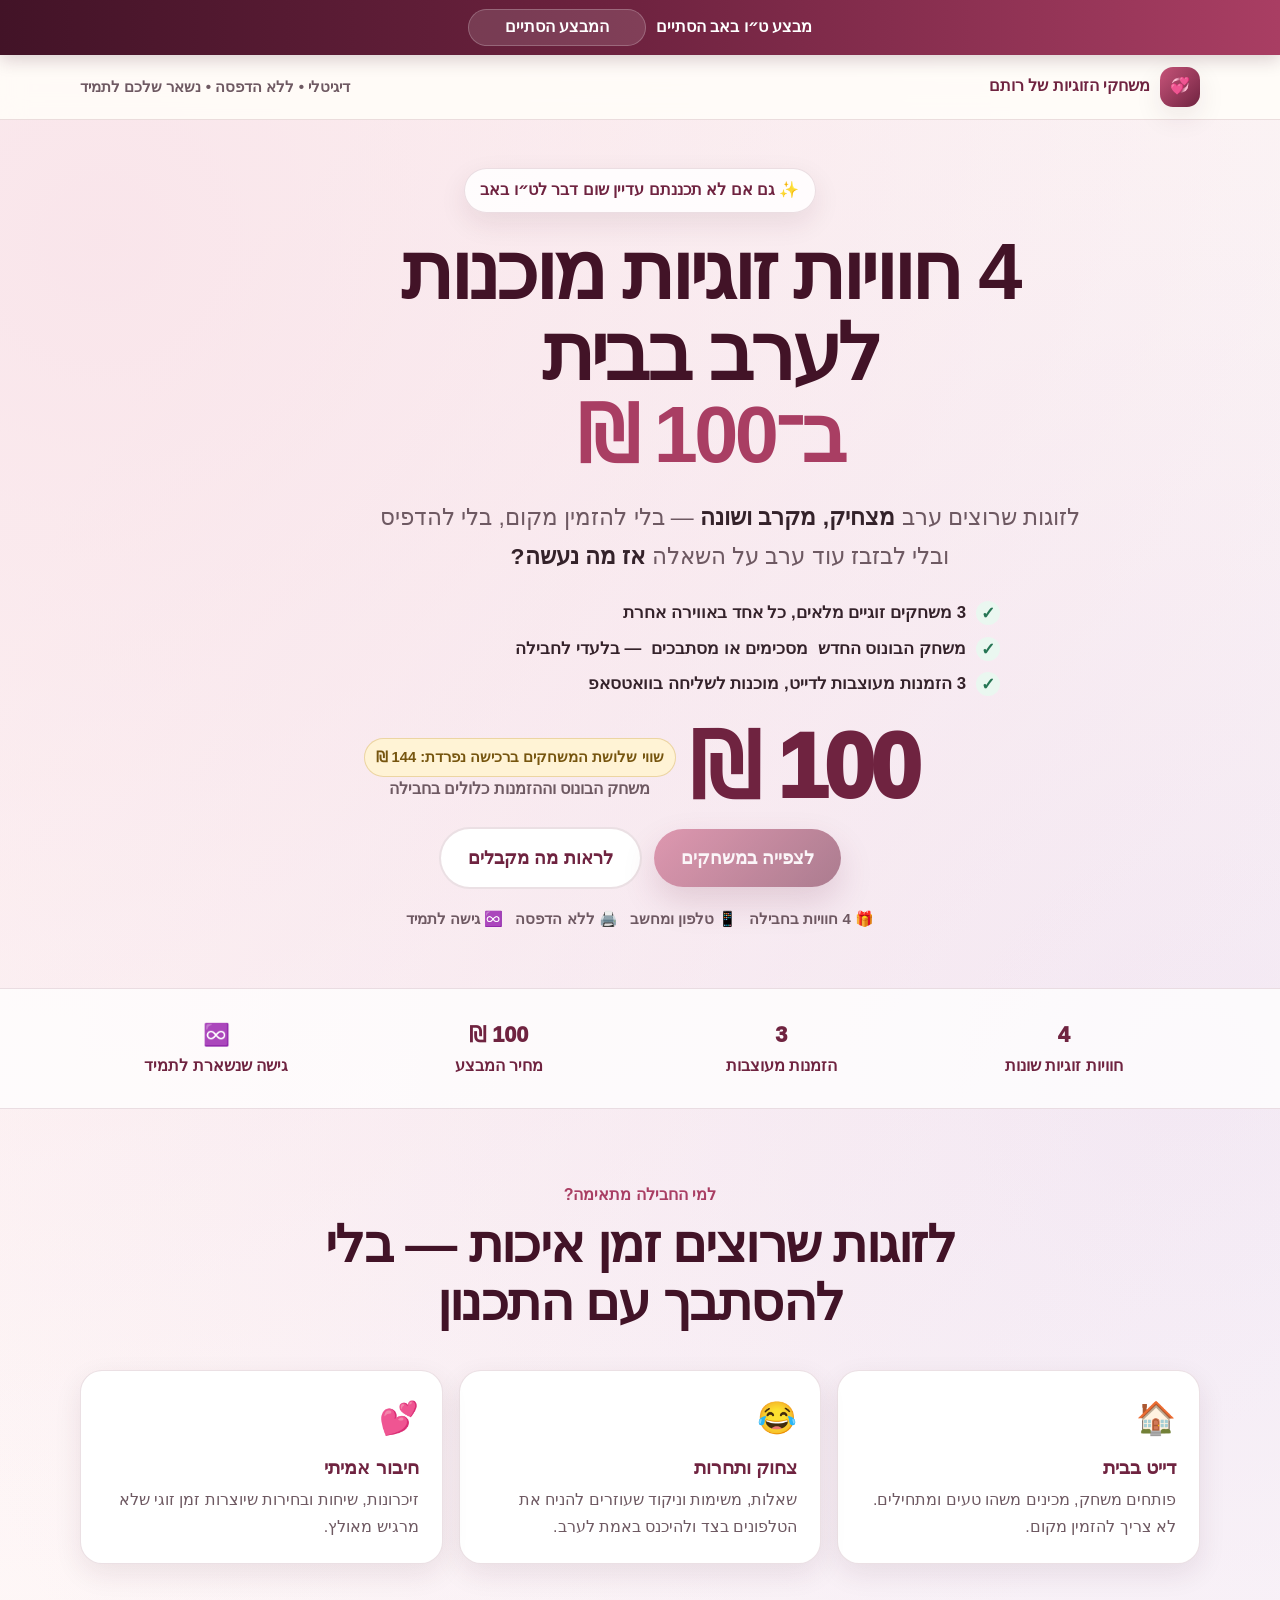
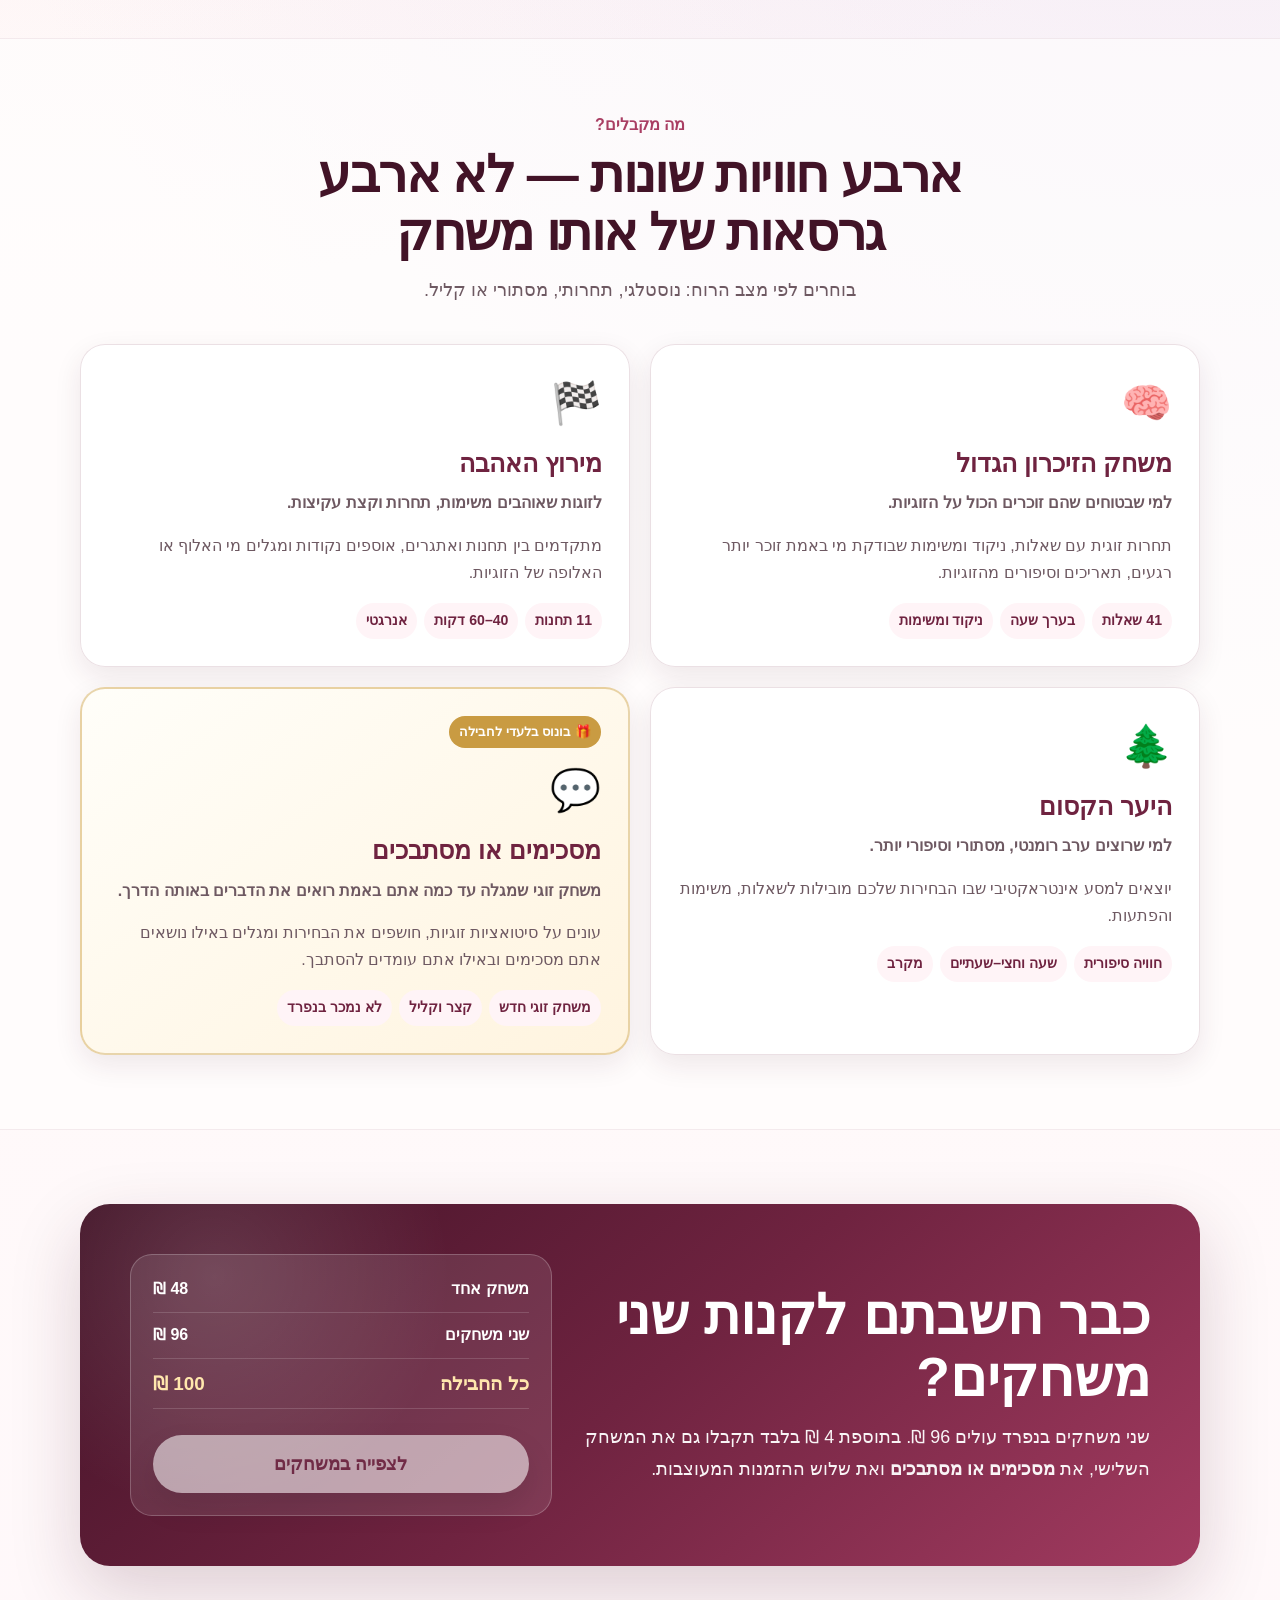
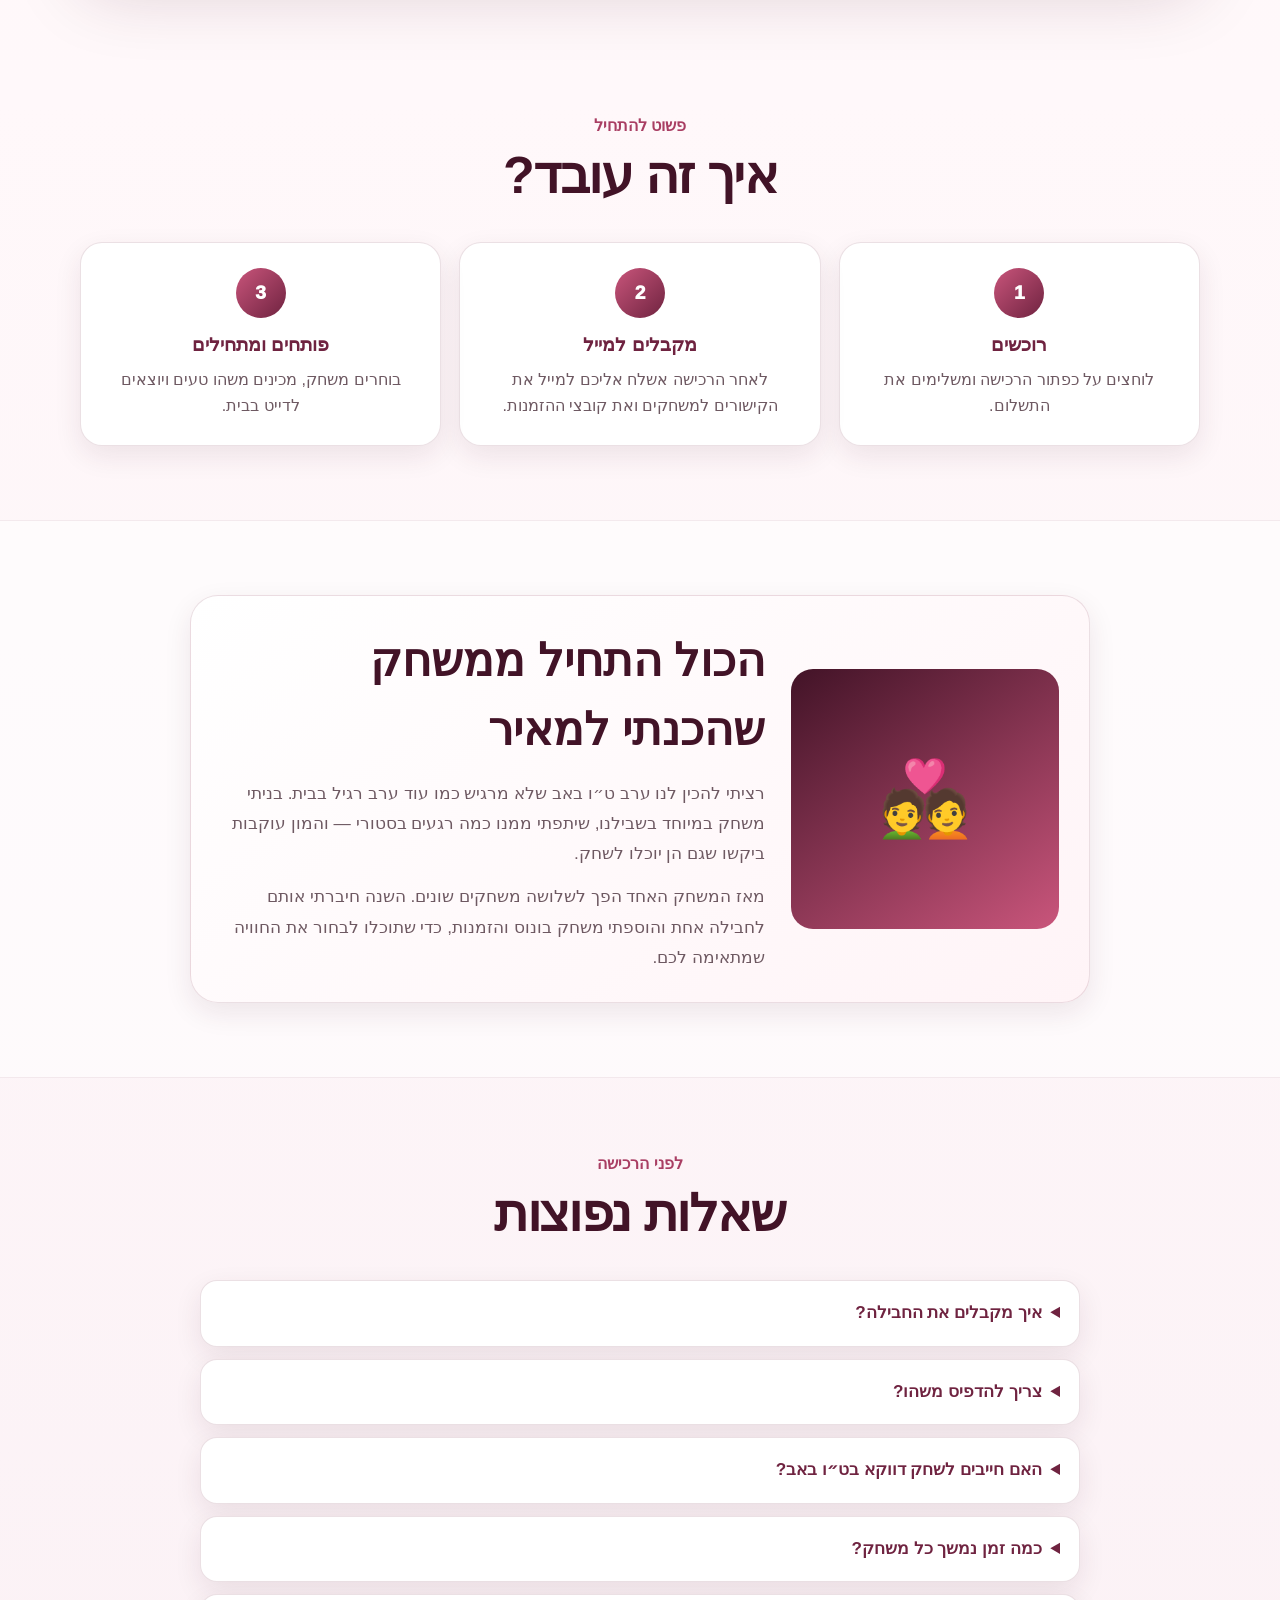
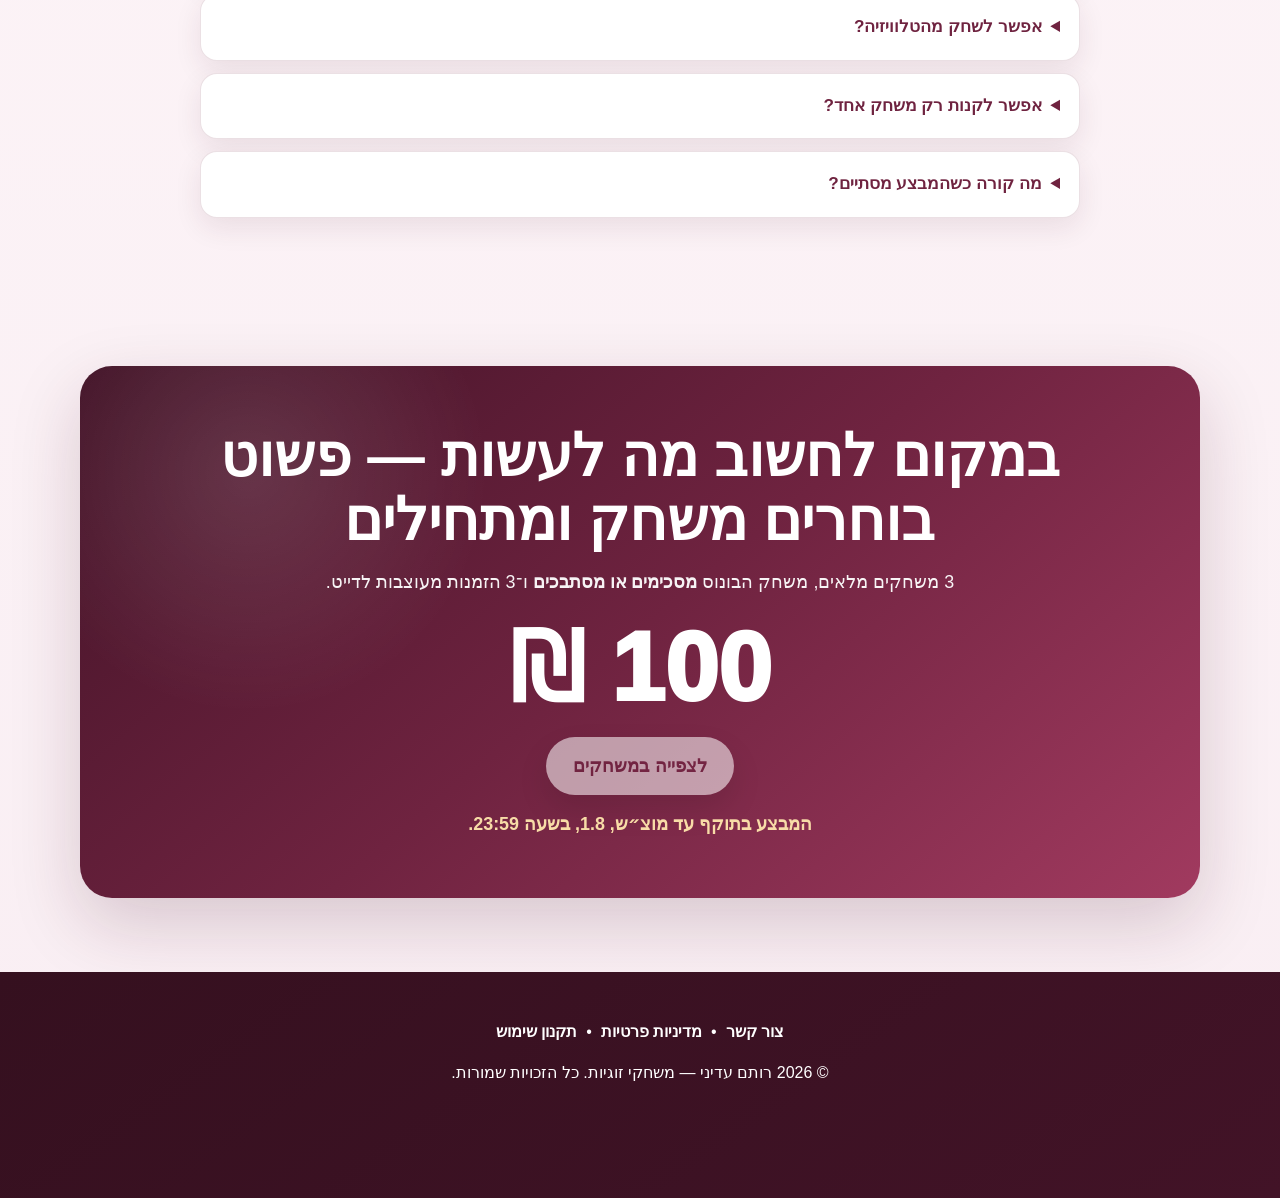
==== tu-bav.html @ c08f2136 "Create tu-bav.html" ====
<!DOCTYPE html>
<html lang="he" dir="rtl">
<head>
  <meta charset="UTF-8">
  <meta name="viewport" content="width=device-width, initial-scale=1, viewport-fit=cover">
  <meta name="description" content="חבילת ט״ו באב: 3 משחקים זוגיים מלאים, משחק הבונוס מסכימים או מסתבכים ו־3 הזמנות מעוצבות לדייט ב־100 ₪.">
  <meta name="theme-color" content="#6f2340">

  <meta property="og:type" content="website">
  <meta property="og:locale" content="he_IL">
  <meta property="og:title" content="חבילת ט״ו באב — 4 חוויות זוגיות ב־100 ₪">
  <meta property="og:description" content="3 משחקים זוגיים מלאים, משחק זוגי נוסף ו־3 הזמנות מעוצבות לדייט. הכול דיגיטלי ונשאר שלכם לתמיד.">
  <meta property="og:image" content="images/tu-bav-share.jpg">

  <title>חבילת ט״ו באב | 4 חוויות זוגיות ב־100 ₪</title>

  <style>
    :root {
      --wine: #6f2340;
      --wine-dark: #421327;
      --rose: #c9557b;
      --rose-dark: #a93e63;
      --rose-soft: #f7dce5;
      --pink-wash: #fff4f7;
      --cream: #fffdf9;
      --text: #34222a;
      --muted: #6e5962;
      --green: #267554;
      --gold: #c99b42;
      --line: rgba(111, 35, 64, 0.14);
      --white: #ffffff;
      --shadow-sm: 0 10px 28px rgba(66, 19, 39, 0.09);
      --shadow-lg: 0 26px 70px rgba(66, 19, 39, 0.18);
      --radius-lg: 30px;
      --radius-md: 20px;
      --radius-sm: 14px;
      --container: 1120px;
    }

    * { box-sizing: border-box; }
    html { scroll-behavior: smooth; }

    body {
      margin: 0;
      color: var(--text);
      background:
        radial-gradient(circle at 8% 4%, rgba(247, 220, 229, 0.72), transparent 28%),
        radial-gradient(circle at 93% 18%, rgba(229, 215, 241, 0.48), transparent 25%),
        linear-gradient(180deg, var(--cream) 0%, #fff8fa 55%, #f9eef3 100%);
      font-family: -apple-system, BlinkMacSystemFont, "Segoe UI", Arial, sans-serif;
      line-height: 1.55;
      -webkit-font-smoothing: antialiased;
    }

    img { max-width: 100%; display: block; }
    a { color: inherit; }
    button, a { font: inherit; }

    .container {
      width: min(var(--container), calc(100% - 32px));
      margin-inline: auto;
    }

    .announcement {
      position: sticky;
      top: 0;
      z-index: 1200;
      color: #fff;
      background: linear-gradient(90deg, var(--wine-dark), var(--wine), var(--rose-dark));
      box-shadow: 0 5px 18px rgba(58, 13, 31, 0.18);
      text-align: center;
      font-weight: 800;
      padding: 9px 12px;
    }

    .announcement-inner {
      display: flex;
      justify-content: center;
      align-items: center;
      gap: 10px;
      flex-wrap: wrap;
    }

    .countdown {
      direction: ltr;
      display: inline-flex;
      align-items: center;
      justify-content: center;
      min-width: 178px;
      padding: 5px 10px;
      border-radius: 999px;
      border: 1px solid rgba(255,255,255,.22);
      background: rgba(255,255,255,.13);
      font-variant-numeric: tabular-nums;
    }

    .site-header {
      border-bottom: 1px solid var(--line);
      background: rgba(255,253,249,.88);
      backdrop-filter: blur(12px);
    }

    .header-inner {
      min-height: 64px;
      display: flex;
      align-items: center;
      justify-content: space-between;
      gap: 16px;
    }

    .brand {
      display: inline-flex;
      align-items: center;
      gap: 10px;
      text-decoration: none;
      color: var(--wine);
      font-weight: 900;
    }

    .brand-mark {
      width: 40px;
      height: 40px;
      display: grid;
      place-items: center;
      border-radius: 13px;
      color: #fff;
      background: linear-gradient(135deg, var(--rose), var(--wine));
      box-shadow: var(--shadow-sm);
    }

    .header-trust {
      color: var(--muted);
      font-size: .95rem;
      font-weight: 700;
    }

    .hero {
      padding: 48px 0 58px;
      overflow: hidden;
    }

    .hero-grid {
      display: block;
    }

    .hero-copy {
      width: min(900px, 100%);
      margin-inline: auto;
      text-align: center;
    }

    .eyebrow {
      display: inline-flex;
      align-items: center;
      gap: 8px;
      margin-bottom: 18px;
      padding: 9px 15px;
      border: 1px solid var(--line);
      border-radius: 999px;
      background: rgba(255,255,255,.84);
      color: var(--wine);
      font-weight: 900;
      box-shadow: var(--shadow-sm);
    }

    .hero h1 {
      margin: 0;
      max-width: 760px;
      color: var(--wine-dark);
      font-size: clamp(2.55rem, 6.2vw, 5.1rem);
      line-height: 1.03;
      letter-spacing: -.045em;
    }

    .hero h1 strong {
      display: block;
      color: var(--rose-dark);
    }

    .hero-lead {
      max-width: 720px;
      margin: 22px 0 0;
      color: var(--muted);
      font-size: clamp(1.13rem, 2.45vw, 1.43rem);
      line-height: 1.72;
    }

    .hero-lead b { color: var(--text); }

    .hero-benefits {
      display: grid;
      gap: 9px;
      width: min(720px, 100%);
      margin: 24px auto 0;
      padding: 0;
      list-style: none;
      text-align: right;
    }

    .hero-benefits li {
      display: flex;
      align-items: flex-start;
      gap: 10px;
      font-size: 1.05rem;
      font-weight: 750;
    }

    .hero-benefits li::before {
      content: "✓";
      width: 24px;
      height: 24px;
      flex: 0 0 24px;
      display: grid;
      place-items: center;
      margin-top: 1px;
      border-radius: 50%;
      color: var(--green);
      background: #eaf7f0;
      font-weight: 900;
    }

    .offer-inline {
      display: flex;
      align-items: flex-end;
      justify-content: center;
      gap: 13px;
      flex-wrap: wrap;
      margin: 28px 0 0;
    }

    .hero-price {
      color: var(--wine);
      font-size: clamp(3.6rem, 8vw, 5.7rem);
      font-weight: 950;
      line-height: .9;
      letter-spacing: -.045em;
    }

    .offer-context {
      padding-bottom: 5px;
      color: var(--muted);
      font-weight: 800;
    }

    .value-pill {
      display: inline-flex;
      align-items: center;
      gap: 6px;
      padding: 7px 11px;
      border-radius: 999px;
      color: #76550f;
      background: #fff3d5;
      border: 1px solid rgba(201,155,66,.35);
      font-size: .92rem;
      font-weight: 900;
    }

    .cta-row {
      display: flex;
      justify-content: center;
      gap: 12px;
      flex-wrap: wrap;
      align-items: center;
      margin-top: 20px;
    }

    .cta {
      min-height: 58px;
      display: inline-flex;
      align-items: center;
      justify-content: center;
      gap: 9px;
      padding: 15px 27px;
      border: 0;
      border-radius: 999px;
      text-decoration: none;
      font-size: 1.13rem;
      font-weight: 900;
      cursor: pointer;
      transition: transform .18s ease, box-shadow .18s ease, opacity .18s ease;
    }

    .cta:hover { transform: translateY(-2px); }

    .cta-primary {
      color: #fff;
      background: linear-gradient(135deg, var(--rose), var(--wine));
      box-shadow: 0 15px 34px rgba(111,35,64,.29);
    }

    .cta-secondary {
      color: var(--wine);
      background: #fff;
      border: 2px solid var(--line);
    }

    .microcopy {
      margin: 12px 0 0;
      color: var(--muted);
      font-size: .95rem;
      text-align: center;
    }

    .trust-row {
      display: flex;
      justify-content: center;
      flex-wrap: wrap;
      gap: 12px;
      margin-top: 18px;
      color: var(--muted);
      font-size: .94rem;
      font-weight: 750;
    }

    .trust-row span {
      display: inline-flex;
      gap: 5px;
      align-items: center;
    }


    .proof-strip {
      padding: 17px 0;
      border-block: 1px solid var(--line);
      background: rgba(255,255,255,.76);
    }

    .proof-grid {
      display: grid;
      grid-template-columns: repeat(4,1fr);
      gap: 10px;
      text-align: center;
    }

    .proof-item {
      padding: 12px 8px;
      color: var(--wine);
      font-weight: 850;
    }

    .proof-item b {
      display: block;
      margin-bottom: 3px;
      font-size: 1.35rem;
      font-weight: 950;
    }

    .section { padding: 74px 0; }

    .section.alt {
      border-block: 1px solid rgba(111,35,64,.08);
      background: rgba(255,255,255,.58);
    }

    .section-heading {
      max-width: 760px;
      margin: 0 auto 38px;
      text-align: center;
    }

    .section-label {
      color: var(--rose-dark);
      font-weight: 900;
    }

    .section-heading h2 {
      margin: 7px 0 0;
      color: var(--wine-dark);
      font-size: clamp(2rem, 5vw, 3.25rem);
      line-height: 1.12;
      letter-spacing: -.03em;
    }

    .section-heading p {
      margin: 13px 0 0;
      color: var(--muted);
      font-size: 1.14rem;
      line-height: 1.72;
    }

    .fit-grid {
      display: grid;
      grid-template-columns: repeat(3,1fr);
      gap: 16px;
    }

    .fit-card {
      min-height: 160px;
      padding: 23px;
      border: 1px solid var(--line);
      border-radius: 22px;
      background: #fff;
      box-shadow: var(--shadow-sm);
    }

    .fit-card .icon { font-size: 2rem; }
    .fit-card h3 { margin: 10px 0 5px; color: var(--wine); }
    .fit-card p { margin: 0; color: var(--muted); line-height: 1.65; }

    .games-grid {
      display: grid;
      grid-template-columns: repeat(2,minmax(0,1fr));
      gap: 20px;
    }

    .game-card {
      position: relative;
      overflow: hidden;
      padding: 27px;
      border: 1px solid var(--line);
      border-radius: 25px;
      background: rgba(255,255,255,.95);
      box-shadow: var(--shadow-sm);
    }

    .game-card::after {
      content: ;
      position: absolute;
      top: 0;
      right: 0;
      width: 6px;
      height: 100%;
      background: linear-gradient(180deg, var(--rose), var(--wine));
    }

    .game-card.bonus {
      border: 2px solid rgba(201,155,66,.42);
      background: linear-gradient(145deg,#fffef9,#fff4df);
    }

    .ribbon {
      display: inline-flex;
      padding: 6px 10px;
      margin-bottom: 11px;
      border-radius: 999px;
      color: #fff;
      background: var(--gold);
      font-size: .82rem;
      font-weight: 900;
    }

    .game-icon { font-size: 2.55rem; }
    .game-card h3 { margin: 10px 0 0; color: var(--wine); font-size: 1.55rem; }
    .game-hook { margin: 7px 0 0; font-weight: 900; }
    .game-card p { color: var(--muted); line-height: 1.68; }

    .chips {
      display: flex;
      flex-wrap: wrap;
      gap: 7px;
      margin-top: 16px;
    }

    .chips span {
      padding: 7px 10px;
      border-radius: 999px;
      color: var(--wine);
      background: var(--pink-wash);
      font-size: .88rem;
      font-weight: 800;
    }

    .value-box {
      display: grid;
      grid-template-columns: 1.15fr .85fr;
      gap: 28px;
      align-items: center;
      padding: clamp(28px,5vw,50px);
      border-radius: 30px;
      color: #fff;
      background:
        radial-gradient(circle at 12% 20%, rgba(255,255,255,.13), transparent 23%),
        linear-gradient(140deg,var(--wine-dark),var(--wine),#a23b60);
      box-shadow: var(--shadow-lg);
    }

    .value-copy h2 { margin: 0; font-size: clamp(2rem,4.8vw,3.45rem); line-height: 1.12; }
    .value-copy p { max-width: 690px; margin: 14px 0 0; font-size: 1.12rem; line-height: 1.75; opacity: .95; }

    .value-math {
      display: grid;
      gap: 10px;
      padding: 22px;
      border: 1px solid rgba(255,255,255,.22);
      border-radius: 22px;
      background: rgba(255,255,255,.1);
    }

    .math-row {
      display: flex;
      justify-content: space-between;
      gap: 16px;
      padding-bottom: 10px;
      border-bottom: 1px solid rgba(255,255,255,.15);
      font-weight: 800;
    }

    .math-row:last-child { border-bottom: 0; padding-bottom: 0; }
    .math-row.total { color: #ffe7ad; font-size: 1.18rem; }

    .value-box .cta {
      width: 100%;
      margin-top: 16px;
      color: var(--wine);
      background: #fff;
      box-shadow: 0 14px 32px rgba(0,0,0,.18);
    }

    .how-grid {
      display: grid;
      grid-template-columns: repeat(3,1fr);
      gap: 18px;
    }

    .step {
      padding: 25px;
      border: 1px solid var(--line);
      border-radius: 22px;
      background: #fff;
      text-align: center;
      box-shadow: var(--shadow-sm);
    }

    .step-number {
      width: 50px;
      height: 50px;
      display: grid;
      place-items: center;
      margin: 0 auto 12px;
      border-radius: 50%;
      color: #fff;
      background: linear-gradient(135deg,var(--rose),var(--wine));
      font-weight: 950;
      font-size: 1.2rem;
    }

    .step h3 { margin: 0; color: var(--wine); }
    .step p { margin: 8px 0 0; color: var(--muted); line-height: 1.65; }

    .creator-card {
      max-width: 900px;
      margin: 0 auto;
      display: grid;
      grid-template-columns: .66fr 1.34fr;
      gap: 26px;
      align-items: center;
      padding: 30px;
      border: 1px solid var(--line);
      border-radius: 28px;
      background: linear-gradient(145deg,#fff,#fff4f7);
      box-shadow: var(--shadow-sm);
    }

    .creator-visual {
      min-height: 260px;
      display: grid;
      place-items: center;
      border-radius: 22px;
      color: #fff;
      background: linear-gradient(145deg,var(--wine-dark),var(--rose));
      font-size: 4.6rem;
    }

    .creator-copy h2 { margin: 0; color: var(--wine-dark); font-size: clamp(1.9rem,4vw,2.8rem); }
    .creator-copy p { margin: 13px 0 0; color: var(--muted); font-size: 1.08rem; line-height: 1.75; }

    .faq {
      max-width: 880px;
      margin-inline: auto;
      display: grid;
      gap: 12px;
    }

    details {
      padding: 0 19px;
      border: 1px solid var(--line);
      border-radius: 17px;
      background: #fff;
      box-shadow: var(--shadow-sm);
    }

    summary {
      cursor: pointer;
      padding: 19px 0;
      color: var(--wine);
      font-weight: 900;
      font-size: 1.07rem;
    }

    details p { margin: 0; padding: 0 0 19px; color: var(--muted); line-height: 1.68; }

    .final-offer {
      padding: clamp(32px,6vw,58px);
      border-radius: 32px;
      color: #fff;
      background:
        radial-gradient(circle at 15% 20%, rgba(255,255,255,.12), transparent 23%),
        linear-gradient(140deg,var(--wine-dark),var(--wine),#a13a5f);
      box-shadow: var(--shadow-lg);
      text-align: center;
    }

    .final-offer h2 { margin: 0; font-size: clamp(2.1rem,5vw,3.6rem); line-height: 1.12; }
    .final-offer p { max-width: 740px; margin: 14px auto 0; font-size: 1.12rem; line-height: 1.75; opacity: .95; }
    .final-price { margin: 22px 0 0; font-size: clamp(3.8rem,9vw,6rem); font-weight: 950; line-height: 1; }
    .final-offer .cta { margin-top: 21px; color: var(--wine); background: #fff; box-shadow: 0 14px 32px rgba(0,0,0,.2); }
    .deadline { margin-top: 14px !important; color: #ffe6ad; font-weight: 900; }

    .site-footer {
      padding: 32px 20px 96px;
      color: #fff;
      background: linear-gradient(145deg,#35101f,var(--wine-dark));
      text-align: center;
    }

    .site-footer a { color: #fff; text-decoration: none; font-weight: 800; }

    .mobile-cta { display: none; }

    .expired [data-buy] {
      opacity: .55;
      pointer-events: none;
      cursor: not-allowed;
    }

    @media (max-width: 920px) {
      .hero-grid, .value-box, .creator-card { grid-template-columns: 1fr; }
      .hero-copy { text-align: center; }
      .hero-lead { margin-inline: auto; }
      .hero-benefits { max-width: 620px; margin-inline: auto; text-align: right; }
      .offer-inline, .cta-row, .trust-row { justify-content: center; }
      .proof-grid { grid-template-columns: repeat(2,1fr); }
      .fit-grid { grid-template-columns: 1fr; }
      .games-grid { grid-template-columns: 1fr; }
      .how-grid { grid-template-columns: 1fr; }
      .creator-visual { min-height: 210px; }
    }

    @media (max-width: 640px) {
      .container { width: min(100% - 22px,var(--container)); }
      .announcement { font-size: .87rem; }
      .countdown { min-width: 158px; }
      .header-inner { min-height: 58px; }
      .header-trust { display: none; }
      .hero { padding: 28px 0 42px; }
      .hero h1 { font-size: clamp(2.35rem,12vw,3.75rem); }
      .hero-benefits li { font-size: .99rem; }
      .cta-row .cta, .final-offer .cta { width: 100%; }
      .section { padding: 54px 0; }
      .game-card, .fit-card, .creator-card { padding: 22px; }

      .mobile-cta {
        display: flex;
        position: fixed;
        right: 10px;
        left: 10px;
        bottom: calc(10px + env(safe-area-inset-bottom));
        z-index: 1300;
        min-height: 58px;
        align-items: center;
        justify-content: space-between;
        gap: 12px;
        padding: 10px 15px;
        border-radius: 999px;
        color: #fff;
        background: linear-gradient(135deg,var(--rose),var(--wine));
        box-shadow: 0 16px 38px rgba(60,16,35,.36);
        text-decoration: none;
        font-weight: 900;
      }

      .mobile-cta small { display: block; font-weight: 650; opacity: .9; }
    }
  </style>

  <script type="application/ld+json">
  {
    "@context": "https://schema.org",
    "@type": "Product",
    "name": "חבילת ט״ו באב — 4 חוויות זוגיות",
    "description": "3 משחקים זוגיים מלאים, משחק הבונוס מסכימים או מסתבכים ו־3 הזמנות מעוצבות לדייט.",
    "brand": { "@type": "Brand", "name": "רותם עדיני — משחקי זוגיות" },
    "offers": {
      "@type": "Offer",
      "priceCurrency": "ILS",
      "price": "100",
      "availability": "https://schema.org/InStock",
      "priceValidUntil": "2026-08-01T23:59:00+03:00",
      "url": "https://rotemadini.github.io/TuBav2026/tu-bav.html"
    }
  }
  </script>
</head>
<body>
  <div class="announcement" id="announcement">
    <div class="announcement-inner">
      <span>💝 מחיר המבצע בתוקף עד מוצ״ש ב־23:59</span>
      <span class="countdown" id="countdown" aria-live="polite">טוען...</span>
    </div>
  </div>

  <header class="site-header">
    <div class="container header-inner">
      <a class="brand" href="index.html" aria-label="חזרה לדף הבית">
        <span class="brand-mark">💞</span>
        <span>משחקי הזוגיות של רותם</span>
      </a>
      <span class="header-trust">דיגיטלי • ללא הדפסה • נשאר שלכם לתמיד</span>
    </div>
  </header>

  <main>
    <section class="hero">
      <div class="container hero-grid">
        <div class="hero-copy">
          <span class="eyebrow">✨ גם אם לא תכננתם עדיין שום דבר לט״ו באב</span>
          <h1>
            4 חוויות זוגיות מוכנות לערב בבית
            <strong>ב־100 ₪</strong>
          </h1>

          <p class="hero-lead">
            לזוגות שרוצים ערב <b>מצחיק, מקרב ושונה</b> — בלי להזמין מקום,
            בלי להדפיס ובלי לבזבז עוד ערב על השאלה <b>אז מה נעשה?</b>
          </p>

          <ul class="hero-benefits">
            <li>3 משחקים זוגיים מלאים, כל אחד באווירה אחרת</li>
            <li>משחק הבונוס החדש <strong>מסכימים או מסתבכים</strong> — בלעדי לחבילה</li>
            <li>3 הזמנות מעוצבות לדייט, מוכנות לשליחה בוואטסאפ</li>
          </ul>

          <div class="offer-inline">
            <span class="hero-price">100 ₪</span>
            <div class="offer-context">
              <span class="value-pill">שווי שלושת המשחקים ברכישה נפרדת: 144 ₪</span><br>
              משחק הבונוס וההזמנות כלולים בחבילה
            </div>
          </div>

          <div class="cta-row">
            <a class="cta cta-primary" href="#" data-buy>אני רוצה את החבילה ב־100 ₪</a>
            <a class="cta cta-secondary" href="#bundle">לראות מה מקבלים</a>
          </div>

          

          <div class="trust-row">
            <span>🎁 4 חוויות בחבילה</span>
            <span>📱 טלפון ומחשב</span>
            <span>🖨️ ללא הדפסה</span>
            <span>♾️ גישה לתמיד</span>
          </div>
        </div>

      </div>
    </section>

    <section class="proof-strip" aria-label="יתרונות החבילה">
      <div class="container proof-grid">
        <div class="proof-item"><b>4</b>חוויות זוגיות שונות</div>
        <div class="proof-item"><b>3</b>הזמנות מעוצבות</div>
        <div class="proof-item"><b>100 ₪</b>מחיר המבצע</div>
        <div class="proof-item"><b>♾️</b>גישה שנשארת לתמיד</div>
      </div>
    </section>

    <section class="section">
      <div class="container">
        <div class="section-heading">
          <span class="section-label">למי החבילה מתאימה?</span>
          <h2>לזוגות שרוצים זמן איכות — בלי להסתבך עם התכנון</h2>
        </div>

        <div class="fit-grid">
          <article class="fit-card">
            <div class="icon">🏠</div>
            <h3>דייט בבית</h3>
            <p>פותחים משחק, מכינים משהו טעים ומתחילים. לא צריך להזמין מקום.</p>
          </article>
          <article class="fit-card">
            <div class="icon">😂</div>
            <h3>צחוק ותחרות</h3>
            <p>שאלות, משימות וניקוד שעוזרים להניח את הטלפונים בצד ולהיכנס באמת לערב.</p>
          </article>
          <article class="fit-card">
            <div class="icon">💕</div>
            <h3>חיבור אמיתי</h3>
            <p>זיכרונות, שיחות ובחירות שיוצרות זמן זוגי שלא מרגיש מאולץ.</p>
          </article>
        </div>
      </div>
    </section>

    <section class="section alt" id="bundle">
      <div class="container">
        <div class="section-heading">
          <span class="section-label">מה מקבלים?</span>
          <h2>ארבע חוויות שונות — לא ארבע גרסאות של אותו משחק</h2>
          <p>בוחרים לפי מצב הרוח: נוסטלגי, תחרותי, מסתורי או קליל.</p>
        </div>

        <div class="games-grid">
          <article class="game-card">
            <div class="game-icon">🧠</div>
            <h3>משחק הזיכרון הגדול</h3>
            <p class="game-hook">למי שבטוחים שהם זוכרים הכול על הזוגיות.</p>
            <p>תחרות זוגית עם שאלות, ניקוד ומשימות שבודקת מי באמת זוכר יותר רגעים, תאריכים וסיפורים מהזוגיות.</p>
            <div class="chips"><span>41 שאלות</span><span>בערך שעה</span><span>ניקוד ומשימות</span></div>
          </article>

          <article class="game-card">
            <div class="game-icon">🏁</div>
            <h3>מירוץ האהבה</h3>
            <p class="game-hook">לזוגות שאוהבים משימות, תחרות וקצת עקיצות.</p>
            <p>מתקדמים בין תחנות ואתגרים, אוספים נקודות ומגלים מי האלוף או האלופה של הזוגיות.</p>
            <div class="chips"><span>11 תחנות</span><span>40–60 דקות</span><span>אנרגטי</span></div>
          </article>

          <article class="game-card">
            <div class="game-icon">🌲</div>
            <h3>היער הקסום</h3>
            <p class="game-hook">למי שרוצים ערב רומנטי, מסתורי וסיפורי יותר.</p>
            <p>יוצאים למסע אינטראקטיבי שבו הבחירות שלכם מובילות לשאלות, משימות והפתעות.</p>
            <div class="chips"><span>חוויה סיפורית</span><span>שעה וחצי–שעתיים</span><span>מקרב</span></div>
          </article>

          <article class="game-card bonus">
            <span class="ribbon">🎁 בונוס בלעדי לחבילה</span>
            <div class="game-icon">💬</div>
            <h3>מסכימים או מסתבכים</h3>
            <p class="game-hook">משחק זוגי שמגלה עד כמה אתם באמת רואים את הדברים באותה הדרך.</p>
            <p>עונים על סיטואציות זוגיות, חושפים את הבחירות ומגלים באילו נושאים אתם מסכימים ובאילו אתם עומדים להסתבך.</p>
            <div class="chips"><span>משחק זוגי חדש</span><span>קצר וקליל</span><span>לא נמכר בנפרד</span></div>
          </article>
        </div>
      </div>
    </section>

    <section class="section">
      <div class="container">
        <div class="value-box">
          <div class="value-copy">
            <h2>כבר חשבתם לקנות שני משחקים?</h2>
            <p>
              שני משחקים בנפרד עולים 96 ₪. בתוספת 4 ₪ בלבד תקבלו גם את המשחק השלישי,
              את <strong>מסכימים או מסתבכים</strong> ואת שלוש ההזמנות המעוצבות.
            </p>
          </div>

          <div class="value-math" aria-label="פירוט המחיר">
            <div class="math-row"><span>משחק אחד</span><strong>48 ₪</strong></div>
            <div class="math-row"><span>שני משחקים</span><strong>96 ₪</strong></div>
            <div class="math-row total"><span>כל החבילה</span><strong>100 ₪</strong></div>
            <a class="cta" href="#" data-buy>אני רוצה את החבילה ב־100 ₪</a>
          </div>
        </div>
      </div>
    </section>

    <section class="section">
      <div class="container">
        <div class="section-heading">
          <span class="section-label">פשוט להתחיל</span>
          <h2>איך זה עובד?</h2>
        </div>

        <div class="how-grid">
          <article class="step">
            <div class="step-number">1</div>
            <h3>רוכשים</h3>
            <p>לוחצים על כפתור הרכישה ומשלימים את התשלום.</p>
          </article>
          <article class="step">
            <div class="step-number">2</div>
            <h3>מקבלים למייל</h3>
            <p>לאחר הרכישה אשלח אליכם למייל את הקישורים למשחקים ואת קובצי ההזמנות.</p>
          </article>
          <article class="step">
            <div class="step-number">3</div>
            <h3>פותחים ומתחילים</h3>
            <p>בוחרים משחק, מכינים משהו טעים ויוצאים לדייט בבית.</p>
          </article>
        </div>
      </div>
    </section>

    <section class="section alt">
      <div class="container">
        <article class="creator-card">
          <div class="creator-visual" aria-hidden="true">💑</div>
          <div class="creator-copy">
            <h2>הכול התחיל ממשחק שהכנתי למאיר</h2>
            <p>
              רציתי להכין לנו ערב ט״ו באב שלא מרגיש כמו עוד ערב רגיל בבית.
              בניתי משחק במיוחד בשבילנו, שיתפתי ממנו כמה רגעים בסטורי — והמון עוקבות ביקשו שגם הן יוכלו לשחק.
            </p>
            <p>
              מאז המשחק האחד הפך לשלושה משחקים שונים. השנה חיברתי אותם לחבילה אחת
              והוספתי משחק בונוס והזמנות, כדי שתוכלו לבחור את החוויה שמתאימה לכם.
            </p>
          </div>
        </article>
      </div>
    </section>

    <section class="section">
      <div class="container">
        <div class="section-heading">
          <span class="section-label">לפני הרכישה</span>
          <h2>שאלות נפוצות</h2>
        </div>

        <div class="faq">
          <details>
            <summary>איך מקבלים את החבילה?</summary>
            <p>לאחר הרכישה אשלח אליכם למייל את הקישורים לשלושת המשחקים המלאים, למשחק הבונוס ואת קובצי ההזמנות.</p>
          </details>
          <details>
            <summary>צריך להדפיס משהו?</summary>
            <p>לא. המשחקים דיגיטליים ונפתחים בטלפון או במחשב. את ההזמנות אפשר למלא ולשלוח בוואטסאפ.</p>
          </details>
          <details>
            <summary>האם חייבים לשחק דווקא בט״ו באב?</summary>
            <p>לא. המשחקים והבונוסים נשארים שלכם לתמיד, ותוכלו להשתמש בהם בכל ערב שמתאים לכם.</p>
          </details>
          <details>
            <summary>כמה זמן נמשך כל משחק?</summary>
            <p>משחק הזיכרון הגדול נמשך בערך שעה, מירוץ האהבה כ־40–60 דקות והיער הקסום כשעה וחצי עד שעתיים. מסכימים או מסתבכים הוא משחק קצר וקליל יותר.</p>
          </details>
          <details>
            <summary>אפשר לשחק מהטלוויזיה?</summary>
            <p>אפשר לפתוח במחשב או בטלפון ולשקף את המסך לטלוויזיה בהתאם למכשיר שלכם.</p>
          </details>
          <details>
            <summary>אפשר לקנות רק משחק אחד?</summary>
            <p>כן. כל אחד משלושת המשחקים המלאים זמין גם בנפרד במחיר 48 ₪. משחק הבונוס ושלוש ההזמנות המעוצבות כלולים בחבילת ט״ו באב.</p>
          </details>
          <details>
            <summary>מה קורה כשהמבצע מסתיים?</summary>
            <p>המבצע והבונוסים המיוחדים מסתיימים במוצ״ש, 1.8, בשעה 23:59. רכישה לפני סיום המבצע מעניקה את כל התוכן, והוא נשאר זמין לתמיד.</p>
          </details>
        </div>
      </div>
    </section>

    <section class="section" id="offer">
      <div class="container">
        <div class="final-offer">
          <h2>במקום לחשוב מה לעשות — פשוט בוחרים משחק ומתחילים</h2>
          <p>3 משחקים מלאים, משחק הבונוס <strong>מסכימים או מסתבכים</strong> ו־3 הזמנות מעוצבות לדייט.</p>
          <div class="final-price">100 ₪</div>
          <a class="cta" href="#" data-buy>אני רוצה את החבילה ב־100 ₪</a>
          <p class="deadline">המבצע בתוקף עד מוצ״ש, 1.8, בשעה 23:59.</p>
        </div>
      </div>
    </section>
  </main>

  <footer class="site-footer">
    <p>
      <a href="contact.html">צור קשר</a>
      &nbsp;•&nbsp;
      <a href="privacy-policy.html">מדיניות פרטיות</a>
      &nbsp;•&nbsp;
      <a href="terms.html">תקנון שימוש</a>
    </p>
    <p>© <span id="currentYear"></span> רותם עדיני — משחקי זוגיות. כל הזכויות שמורות.</p>
  </footer>

  <a class="mobile-cta" href="#" data-buy>
    <span>חבילת ט״ו באב <small>4 חוויות זוגיות</small></span>
    <strong>100 ₪</strong>
  </a>

  <script>
    const CONFIG = {
      purchaseUrl: "https://pay.grow.link/34a4384a97dbaad34bb92848387f8dba-MjMzMzY5Ng",
      offerEnd: "2026-08-01T23:59:00+03:00",
      afterOfferUrl: "index.html"
    };

    function preserveCampaignParams(url) {
      if (!url) return url;

      try {
        const target = new URL(url, window.location.href);
        const current = new URLSearchParams(window.location.search);
        ["utm_source", "utm_medium", "utm_campaign", "utm_content", "utm_term"].forEach((key) => {
          if (current.has(key) && !target.searchParams.has(key)) {
            target.searchParams.set(key, current.get(key));
          }
        });
        return target.toString();
      } catch (error) {
        return url;
      }
    }

    function configurePurchaseLinks() {
      const purchaseUrl = preserveCampaignParams(CONFIG.purchaseUrl);
      document.querySelectorAll("[data-buy]").forEach((link) => {
        link.href = purchaseUrl || "#offer";
      });
    }

    function updateCountdown() {
      const countdown = document.getElementById("countdown");
      const announcement = document.getElementById("announcement");
      const end = new Date(CONFIG.offerEnd).getTime();
      const distance = end - Date.now();

      if (distance <= 0) {
        countdown.textContent = "המבצע הסתיים";
        announcement.querySelector("span:first-child").textContent = "מבצע ט״ו באב הסתיים";
        document.body.classList.add("expired");

        document.querySelectorAll("[data-buy]").forEach((link) => {
          link.href = CONFIG.afterOfferUrl;
          link.textContent = "לצפייה במשחקים";
          link.setAttribute("aria-label", "המבצע הסתיים — לצפייה במשחקים");
        });
        return;
      }

      const days = Math.floor(distance / 86400000);
      const hours = Math.floor((distance / 3600000) % 24);
      const minutes = Math.floor((distance / 60000) % 60);
      const seconds = Math.floor((distance / 1000) % 60);
      countdown.textContent = `${days} ימים ${String(hours).padStart(2,"0")}:${String(minutes).padStart(2,"0")}:${String(seconds).padStart(2,"0")}`;
    }

    document.addEventListener("DOMContentLoaded", () => {
      document.getElementById("currentYear").textContent = new Date().getFullYear();
      configurePurchaseLinks();
      updateCountdown();
      window.setInterval(updateCountdown, 1000);
    });
  </script>
</body>
</html>
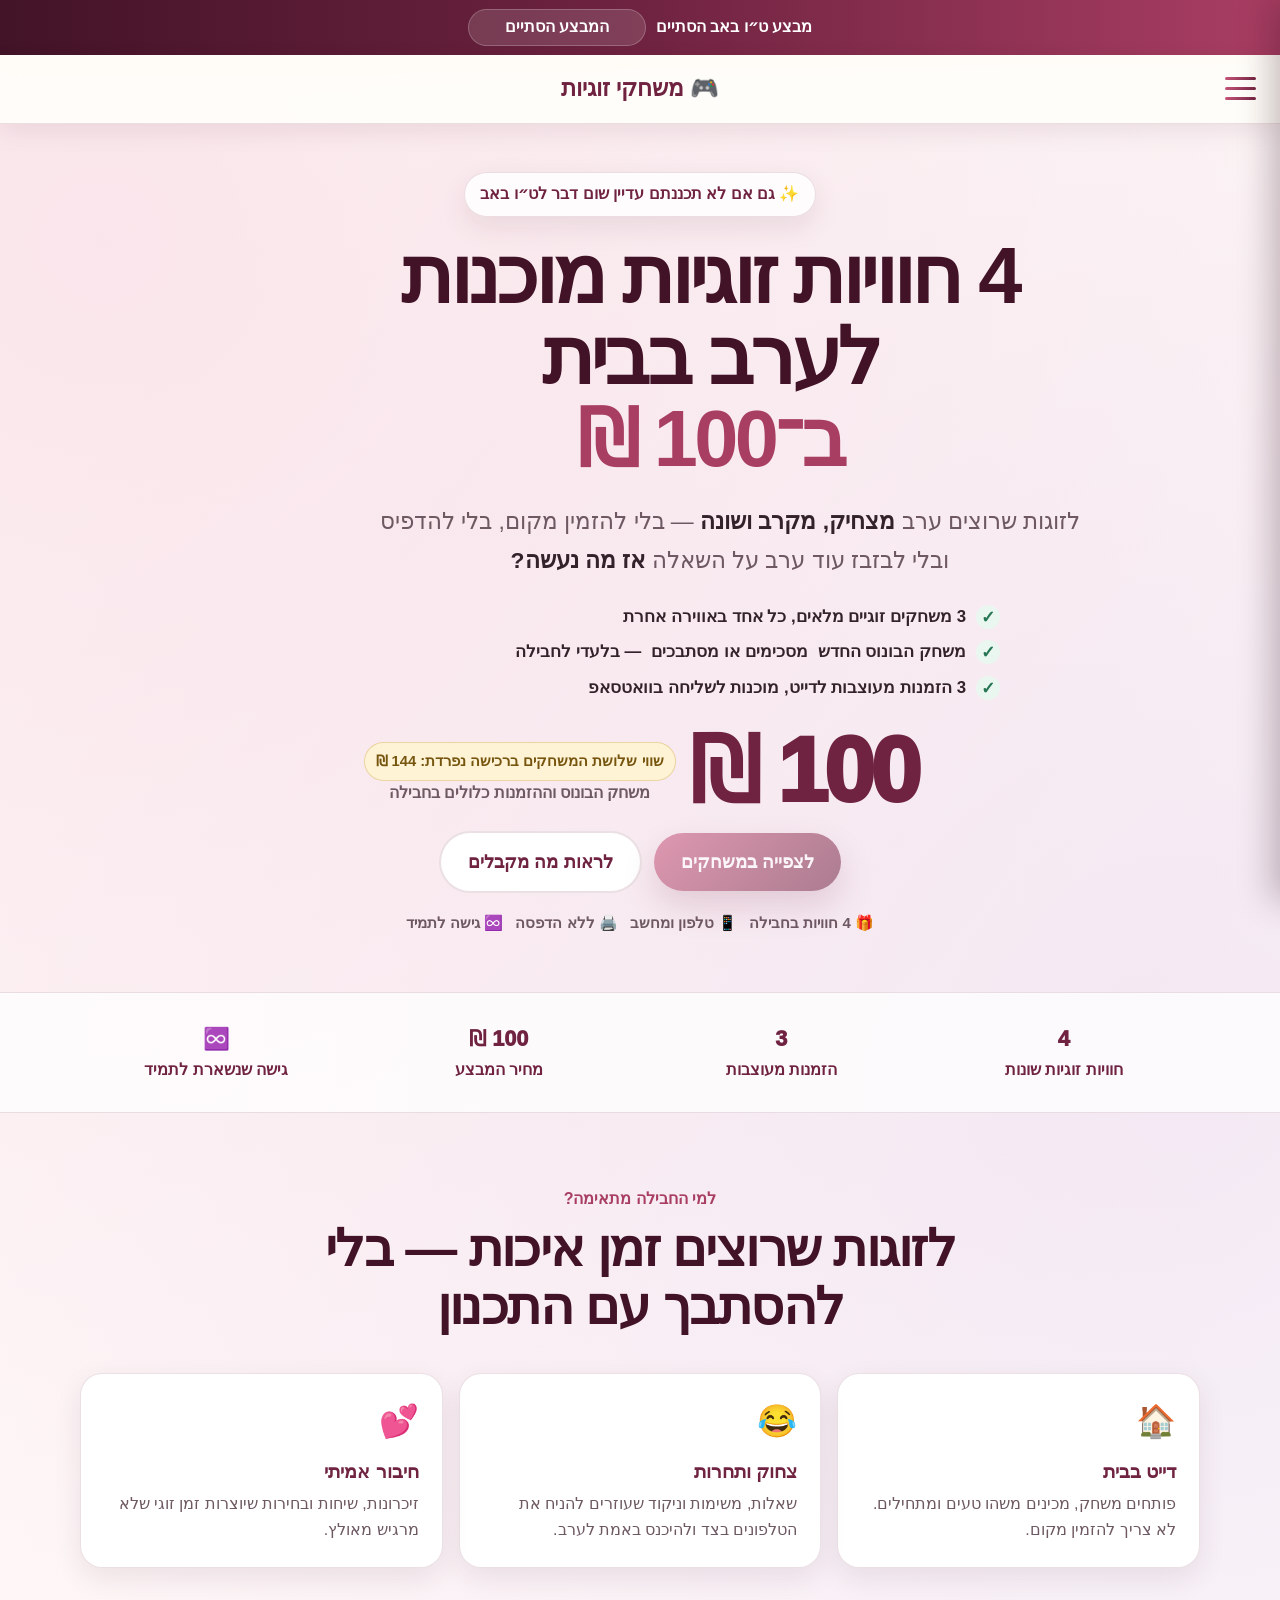
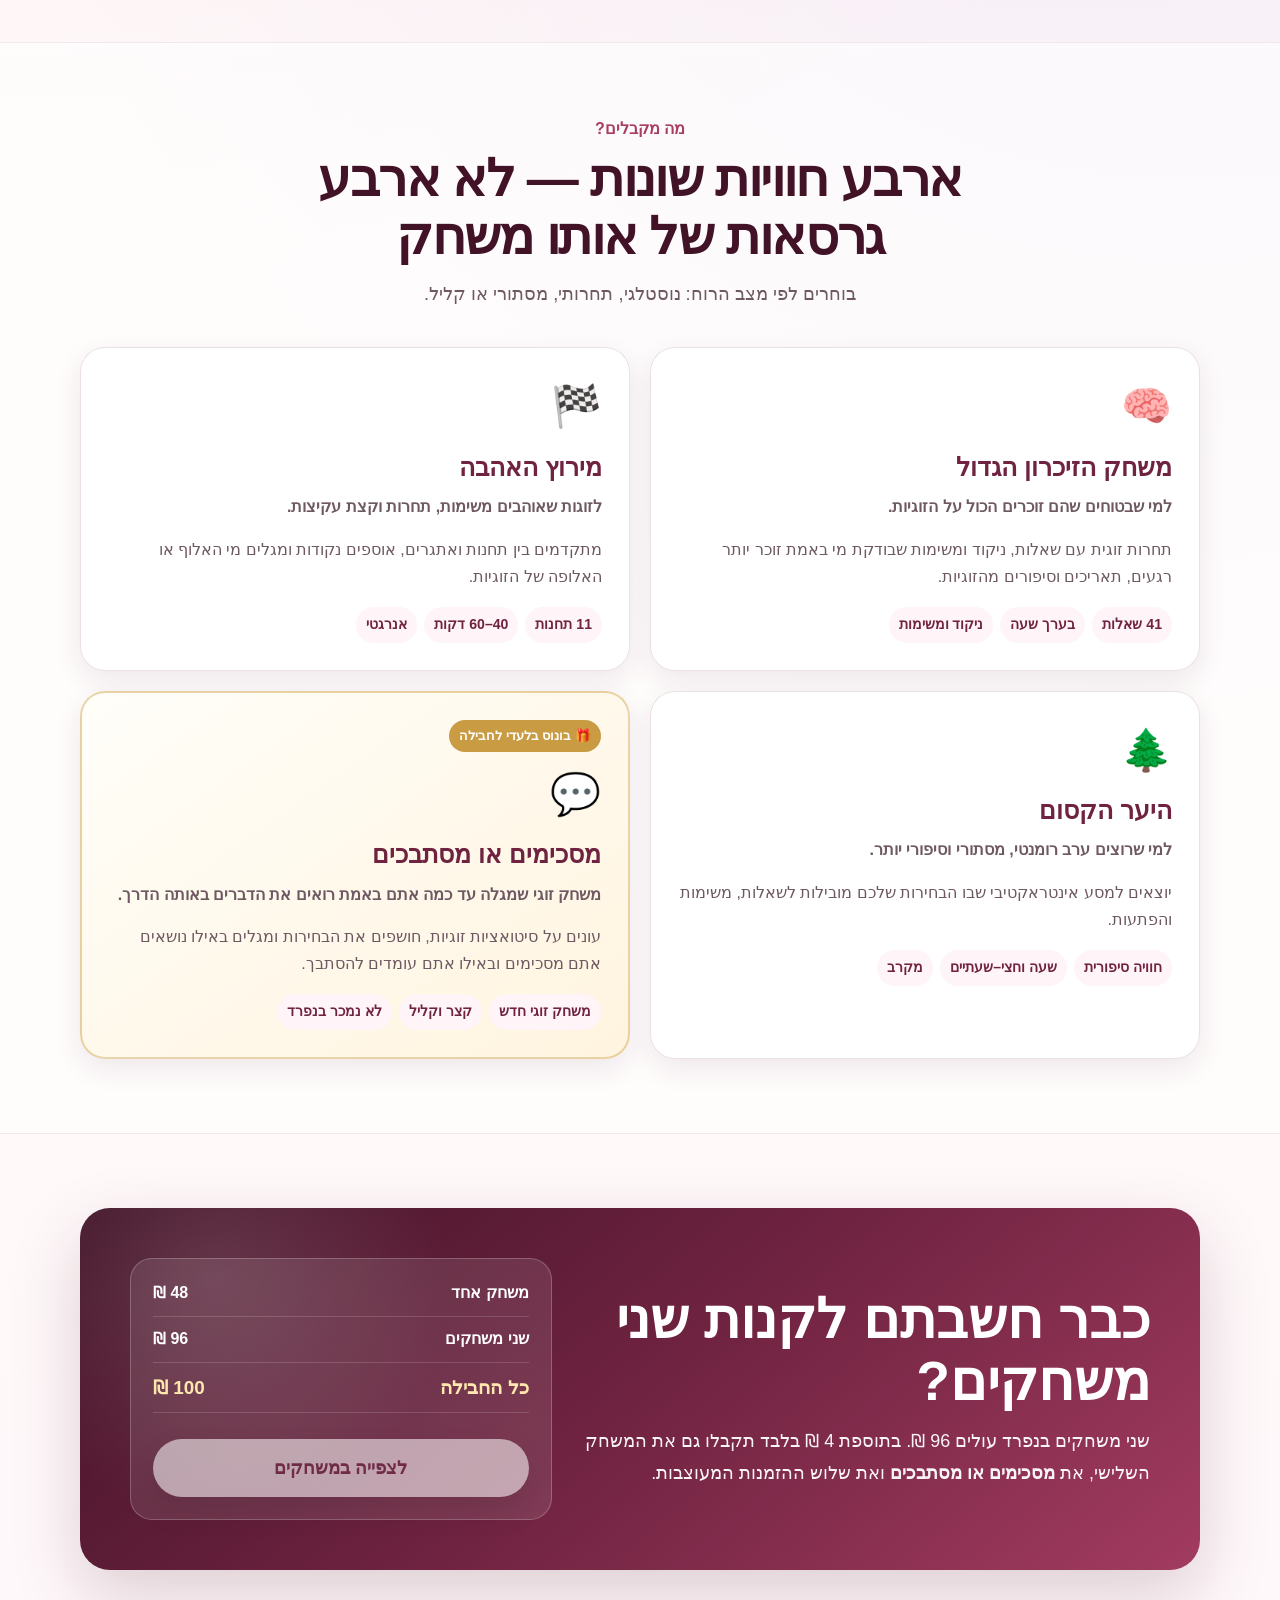
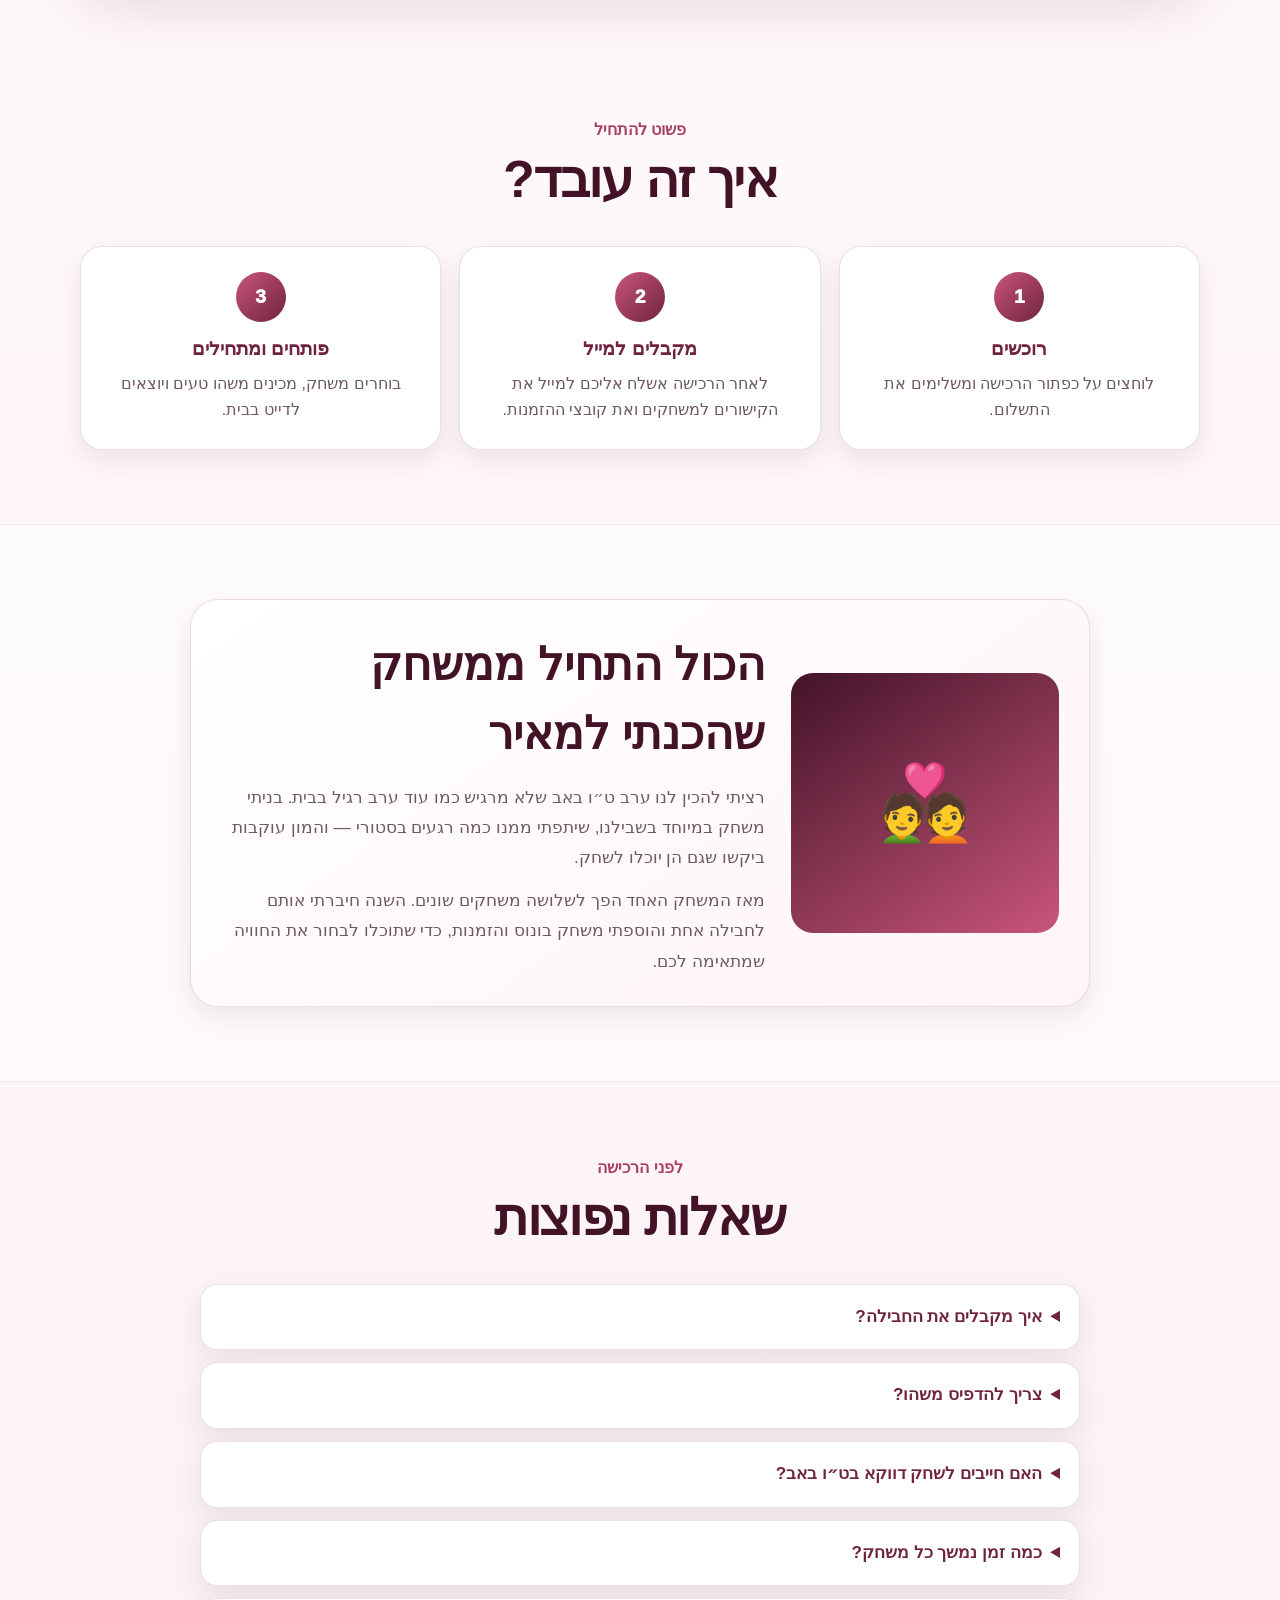
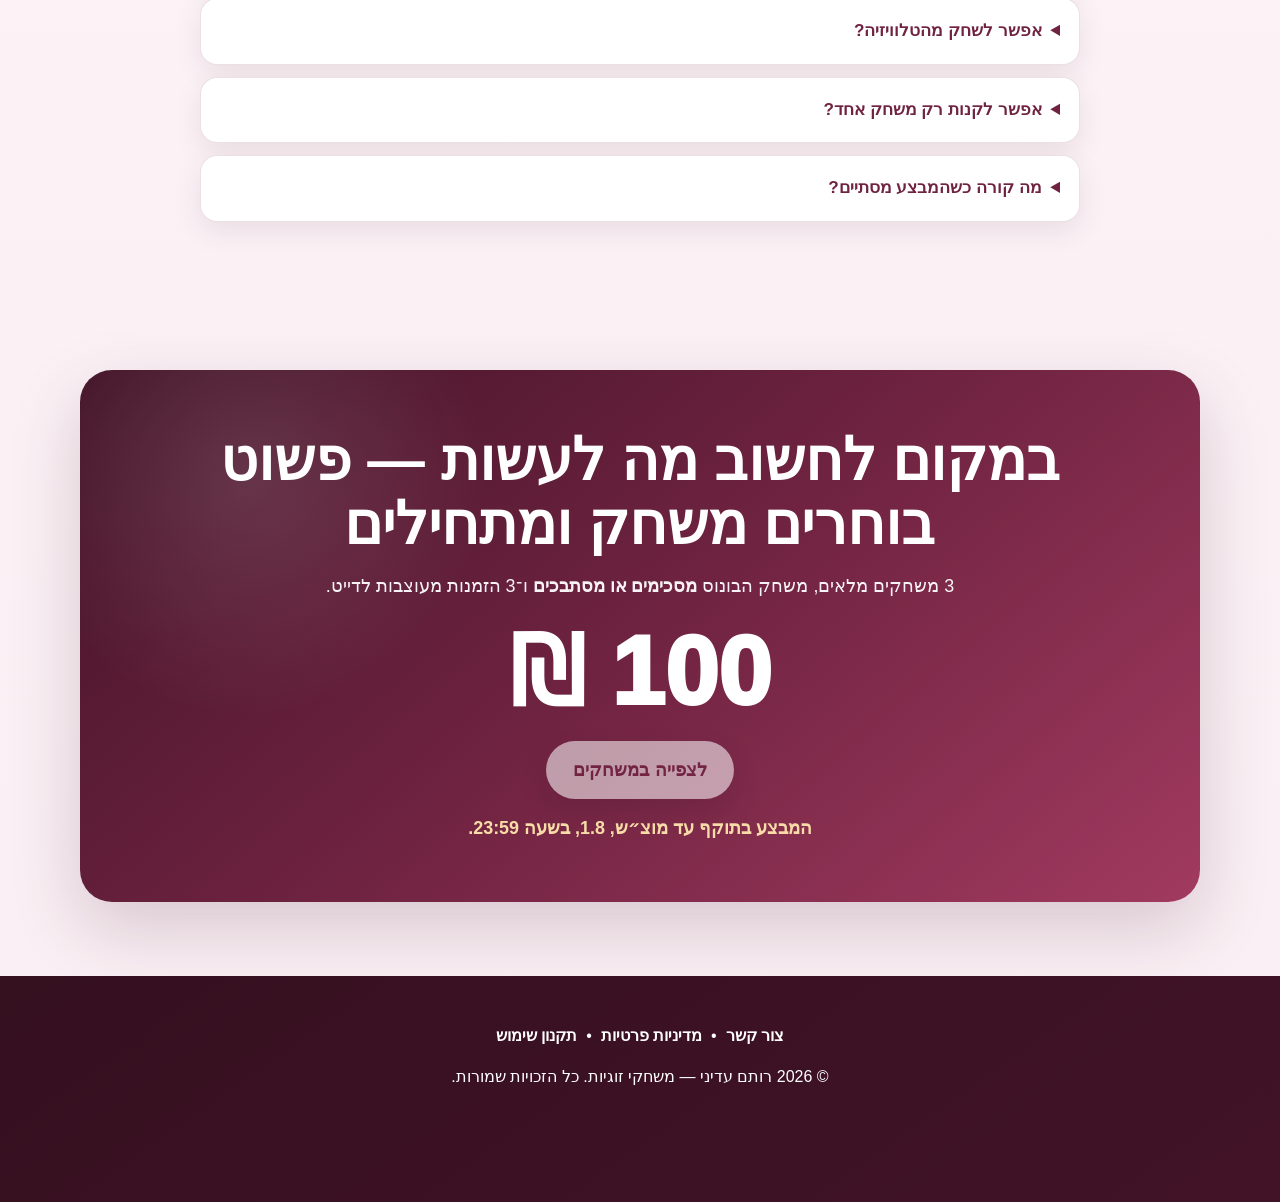
==== commit 65ad3d4e: "Update tu-bav.html" ====
--- a/tu-bav.html
+++ b/tu-bav.html
@@ -94,44 +94,138 @@
       font-variant-numeric: tabular-nums;
     }
 
-    .site-header {
-      border-bottom: 1px solid var(--line);
-      background: rgba(255,253,249,.88);
-      backdrop-filter: blur(12px);
-    }
-
-    .header-inner {
-      min-height: 64px;
+    /* Header and side menu */
+    #header {
+      min-height: 68px;
+      padding: 16px 24px;
       display: flex;
       align-items: center;
+      justify-content: center;
+      position: sticky;
+      top: 0;
+      z-index: 1500;
+      border-bottom: 1px solid var(--line);
+      background: rgba(255,253,249,.96);
+      backdrop-filter: blur(12px);
+      box-shadow: 0 8px 24px rgba(66, 19, 39, 0.08);
+    }
+
+    #header h1 {
+      margin: 0;
+      color: var(--wine);
+      font-size: 1.45rem;
+      font-weight: 900;
+      text-align: center;
+    }
+
+    .hamburger {
+      position: absolute;
+      right: 24px;
+      width: 31px;
+      height: 23px;
+      padding: 0;
+      display: flex;
+      flex-direction: column;
       justify-content: space-between;
-      gap: 16px;
-    }
-
-    .brand {
-      display: inline-flex;
-      align-items: center;
-      gap: 10px;
+      border: 0;
+      background: transparent;
+      cursor: pointer;
+      z-index: 1;
+    }
+
+    .hamburger span {
+      display: block;
+      width: 100%;
+      height: 3px;
+      border-radius: 999px;
+      background: linear-gradient(135deg, var(--rose), var(--wine));
+      transition: transform .25s ease, opacity .2s ease;
+    }
+
+    .hamburger.active span:nth-child(1) {
+      transform: translateY(10px) rotate(45deg);
+    }
+
+    .hamburger.active span:nth-child(2) {
+      opacity: 0;
+    }
+
+    .hamburger.active span:nth-child(3) {
+      transform: translateY(-10px) rotate(-45deg);
+    }
+
+    .sidebar {
+      position: fixed;
+      top: 0;
+      right: -320px;
+      width: min(320px, 86vw);
+      height: 100dvh;
+      padding: 86px 24px 30px;
+      overflow-y: auto;
+      z-index: 2100;
+      background: linear-gradient(180deg, #6f2340 0%, #8f3154 52%, #a93e63 100%);
+      box-shadow: -8px 0 32px rgba(40, 9, 23, .28);
+      transition: right .32s cubic-bezier(.4,0,.2,1);
+    }
+
+    .sidebar.open {
+      right: 0;
+    }
+
+    .sidebar a {
+      display: block;
+      margin-bottom: 5px;
+      padding: 14px 16px;
+      border-bottom: 1px solid rgba(255,255,255,.11);
+      border-radius: 10px;
+      color: #fff;
       text-decoration: none;
-      color: var(--wine);
-      font-weight: 900;
-    }
-
-    .brand-mark {
-      width: 40px;
-      height: 40px;
+      font-size: 1.06rem;
+      font-weight: 650;
+      transition: background .2s ease, transform .2s ease;
+    }
+
+    .sidebar a:hover,
+    .sidebar a:focus-visible {
+      background: rgba(255,255,255,.14);
+      transform: translateX(-3px);
+      outline: none;
+    }
+
+    .sidebar-close {
+      position: absolute;
+      top: 20px;
+      left: 20px;
+      width: 42px;
+      height: 42px;
       display: grid;
       place-items: center;
-      border-radius: 13px;
+      border: 1px solid rgba(255,255,255,.25);
+      border-radius: 50%;
       color: #fff;
-      background: linear-gradient(135deg, var(--rose), var(--wine));
-      box-shadow: var(--shadow-sm);
-    }
-
-    .header-trust {
-      color: var(--muted);
-      font-size: .95rem;
-      font-weight: 700;
+      background: rgba(255,255,255,.1);
+      font-size: 1.65rem;
+      cursor: pointer;
+    }
+
+    .overlay {
+      position: fixed;
+      inset: 0;
+      z-index: 2000;
+      opacity: 0;
+      visibility: hidden;
+      background: rgba(24, 8, 15, .58);
+      backdrop-filter: blur(2px);
+      transition: opacity .25s ease, visibility .25s ease;
+    }
+
+    .overlay.active {
+      opacity: 1;
+      visibility: visible;
+    }
+
+    body.menu-open {
+      overflow: hidden;
     }
 
     .hero {
@@ -671,6 +765,23 @@
 
       .mobile-cta small { display: block; font-weight: 650; opacity: .9; }
     }
+
+    @media (max-width: 520px) {
+      #header {
+        min-height: 62px;
+        padding: 14px 18px;
+      }
+
+      #header h1 {
+        font-size: 1.18rem;
+      }
+
+      .hamburger {
+        right: 18px;
+        width: 28px;
+        height: 21px;
+      }
+    }
   </style>
 
   <script type="application/ld+json">
@@ -699,15 +810,29 @@
     </div>
   </div>
 
-  <header class="site-header">
-    <div class="container header-inner">
-      <a class="brand" href="index.html" aria-label="חזרה לדף הבית">
-        <span class="brand-mark">💞</span>
-        <span>משחקי הזוגיות של רותם</span>
-      </a>
-      <span class="header-trust">דיגיטלי • ללא הדפסה • נשאר שלכם לתמיד</span>
-    </div>
+  <header id="header">
+    <h1>🎮 משחקי זוגיות</h1>
+    <button class="hamburger" type="button" aria-label="פתיחת התפריט" aria-expanded="false" aria-controls="sidebar" onclick="toggleSidebar()">
+      <span></span>
+      <span></span>
+      <span></span>
+    </button>
   </header>
+
+  <nav class="sidebar" id="sidebar" aria-label="תפריט ראשי">
+    <button class="sidebar-close" type="button" aria-label="סגירת התפריט" onclick="closeSidebar()">×</button>
+    <a href="index.html">🏠 דף הבית</a>
+    <a href="tu-bav.html">💝 מבצע ט״ו באב</a>
+    <a href="forest-game.html">🌲 היער הקסום</a>
+    <a href="race-game.html">💕 מירוץ האהבה</a>
+    <a href="memorygame.html">🧠 משחק הזיכרון הגדול</a>
+    <a href="index.html#newsletter">📧 הרשמה לעדכונים</a>
+    <a href="contact.html">📞 צור קשר</a>
+    <a href="privacy-policy.html">🔒 מדיניות פרטיות</a>
+    <a href="terms.html">📋 תקנון</a>
+  </nav>
+
+  <div class="overlay" id="overlay" onclick="closeSidebar()" aria-hidden="true"></div>
 
   <main>
     <section class="hero">
@@ -980,6 +1105,33 @@
       afterOfferUrl: "index.html"
     };
 
+    function setMenuState(isOpen) {
+      const sidebar = document.getElementById("sidebar");
+      const overlay = document.getElementById("overlay");
+      const hamburger = document.querySelector(".hamburger");
+
+      if (!sidebar || !overlay || !hamburger) return;
+
+      sidebar.classList.toggle("open", isOpen);
+      overlay.classList.toggle("active", isOpen);
+      hamburger.classList.toggle("active", isOpen);
+      hamburger.setAttribute("aria-expanded", String(isOpen));
+      overlay.setAttribute("aria-hidden", String(!isOpen));
+      document.body.classList.toggle("menu-open", isOpen);
+    }
+
+    function toggleSidebar() {
+      const sidebar = document.getElementById("sidebar");
+      setMenuState(!sidebar.classList.contains("open"));
+    }
+
+    function closeSidebar() {
+      setMenuState(false);
+    }
+
+    window.toggleSidebar = toggleSidebar;
+    window.closeSidebar = closeSidebar;
+
     function preserveCampaignParams(url) {
       if (!url) return url;
 
@@ -1035,6 +1187,14 @@
       configurePurchaseLinks();
       updateCountdown();
       window.setInterval(updateCountdown, 1000);
+
+      document.addEventListener("keydown", (event) => {
+        if (event.key === "Escape") closeSidebar();
+      });
+
+      document.querySelectorAll("#sidebar a").forEach((link) => {
+        link.addEventListener("click", closeSidebar);
+      });
     });
   </script>
 </body>
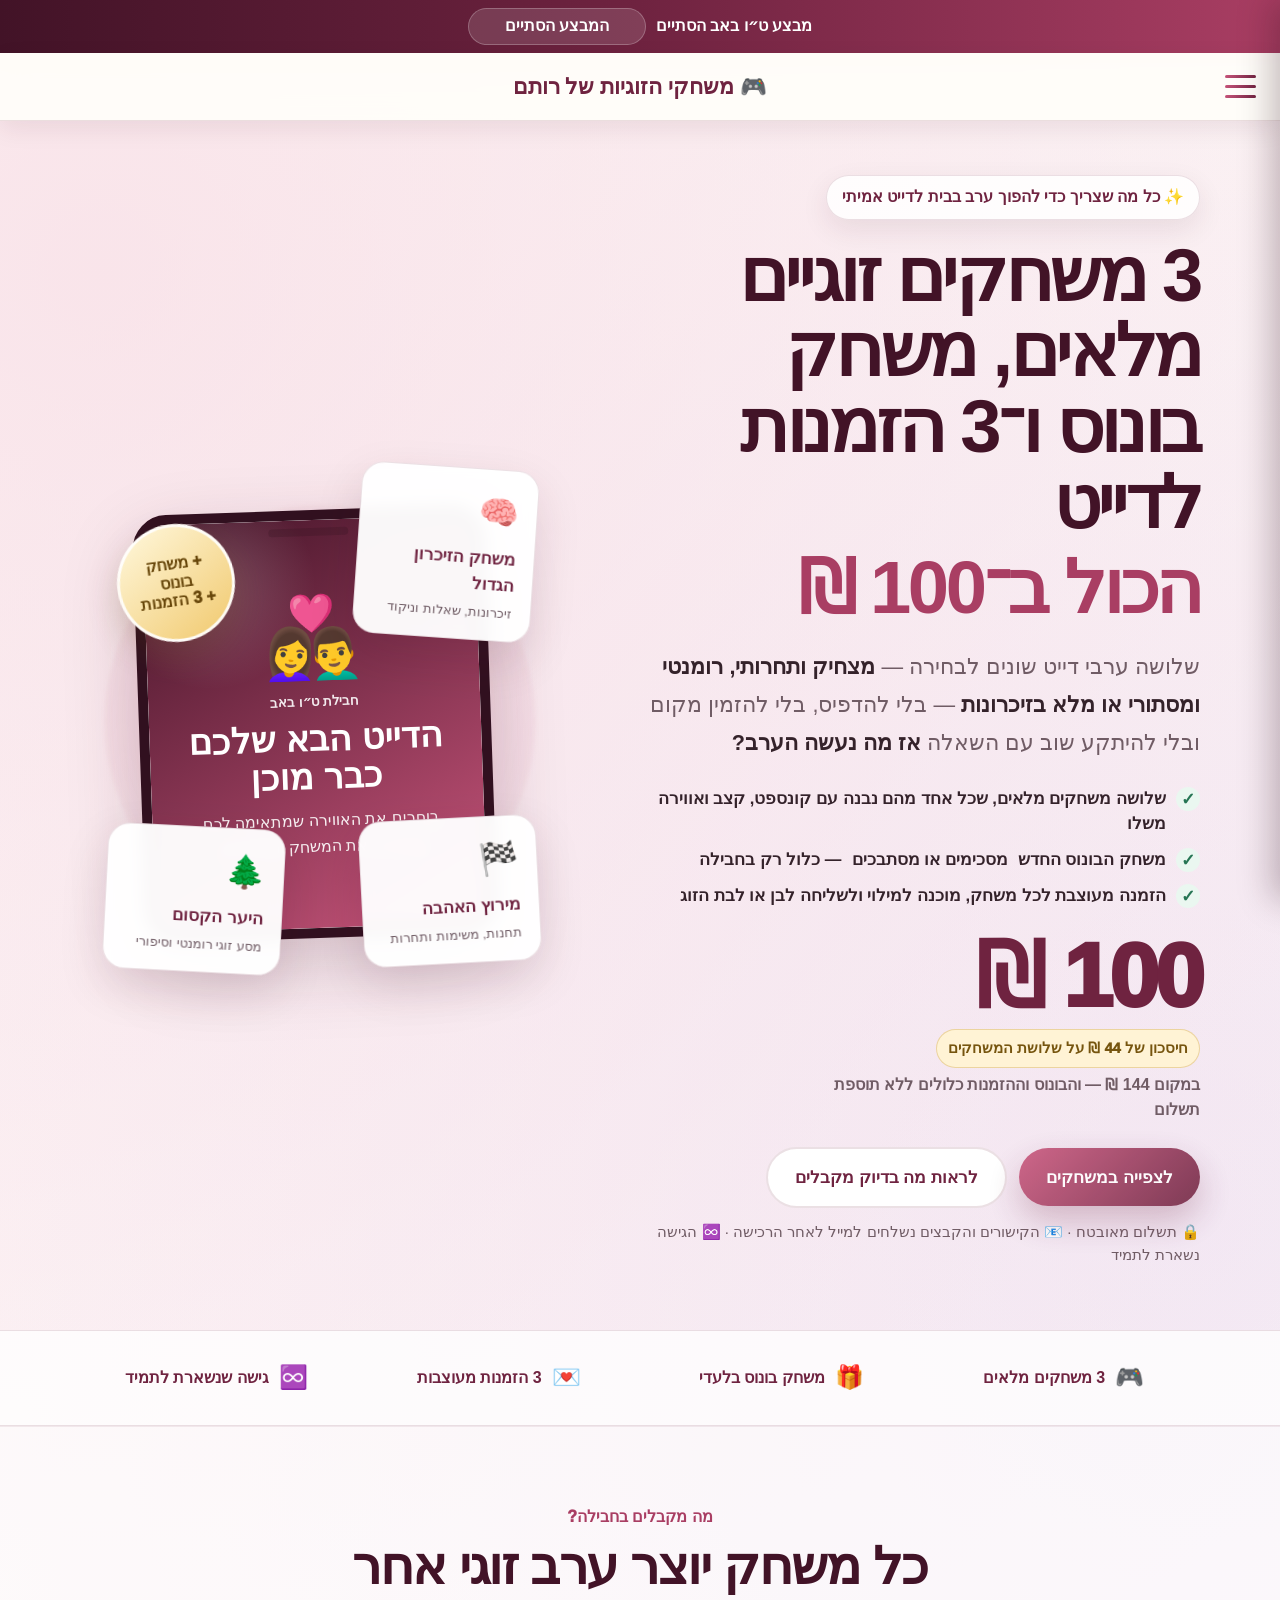
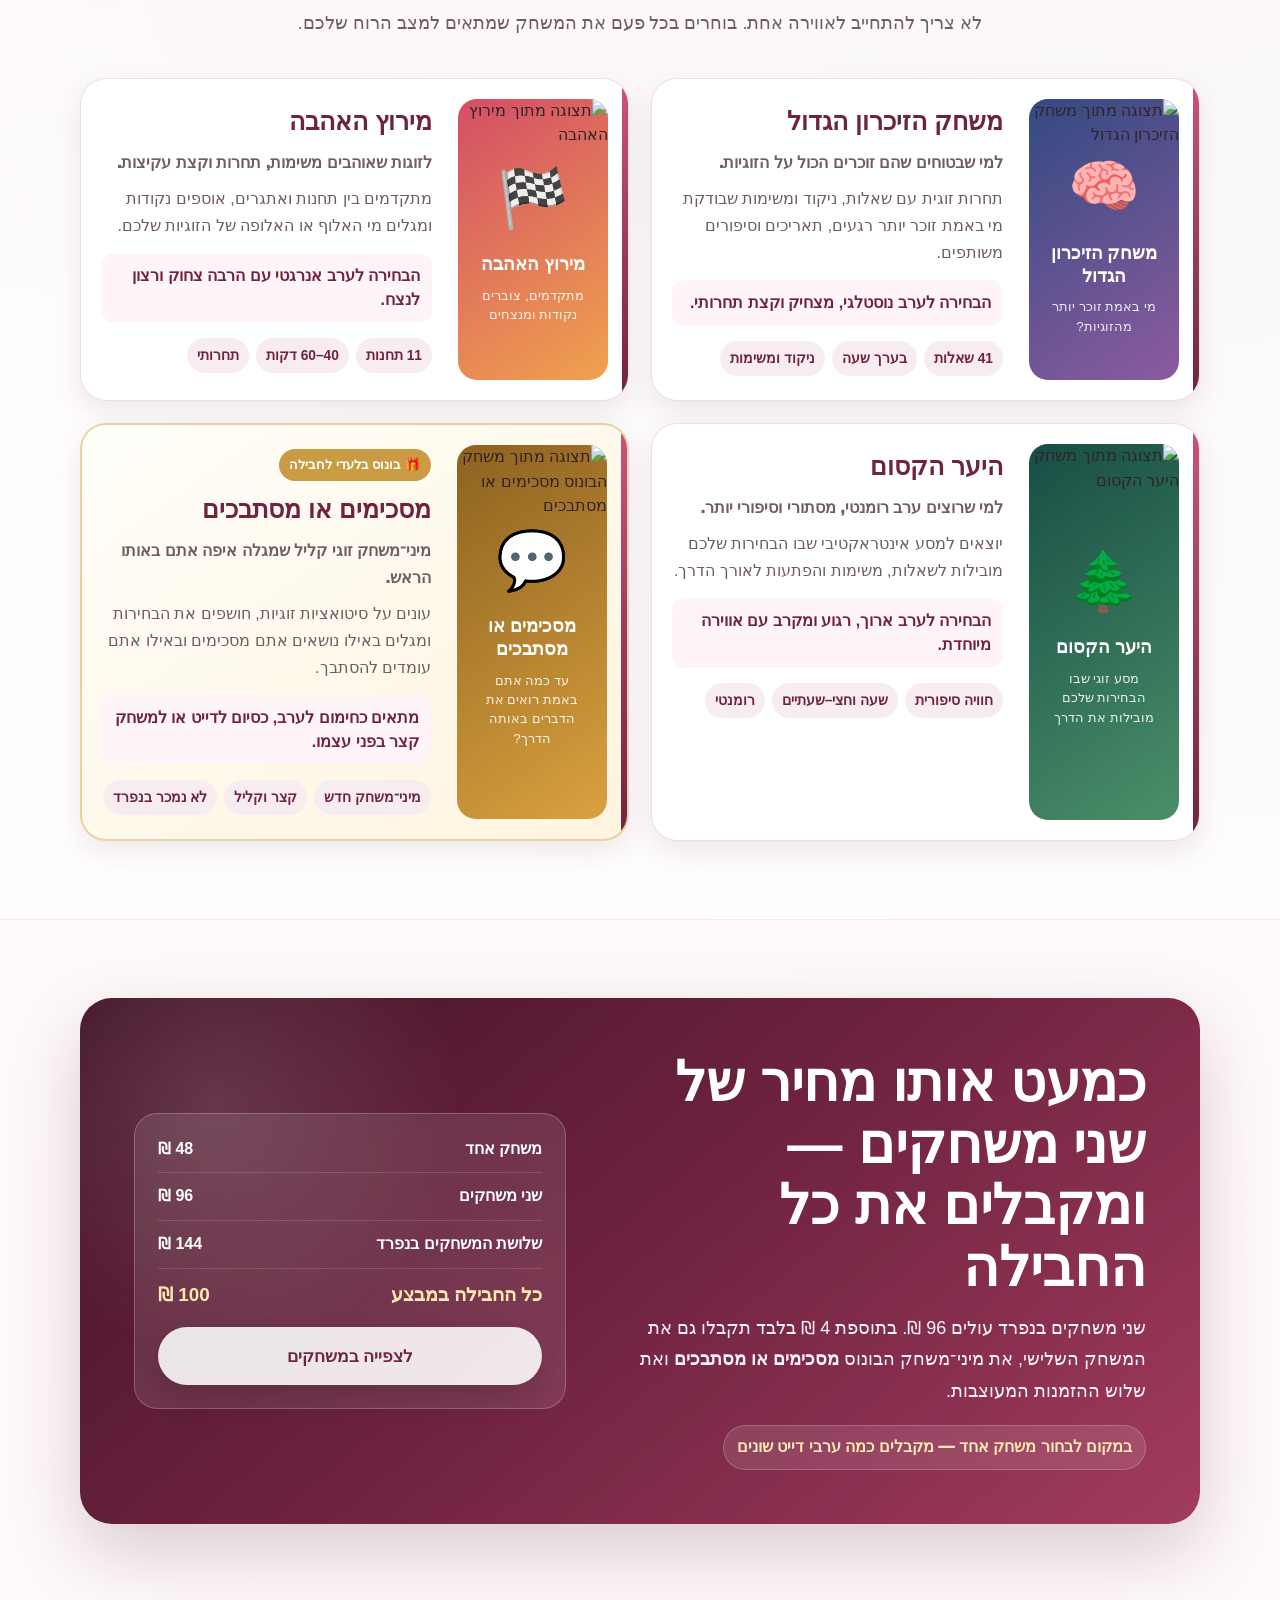
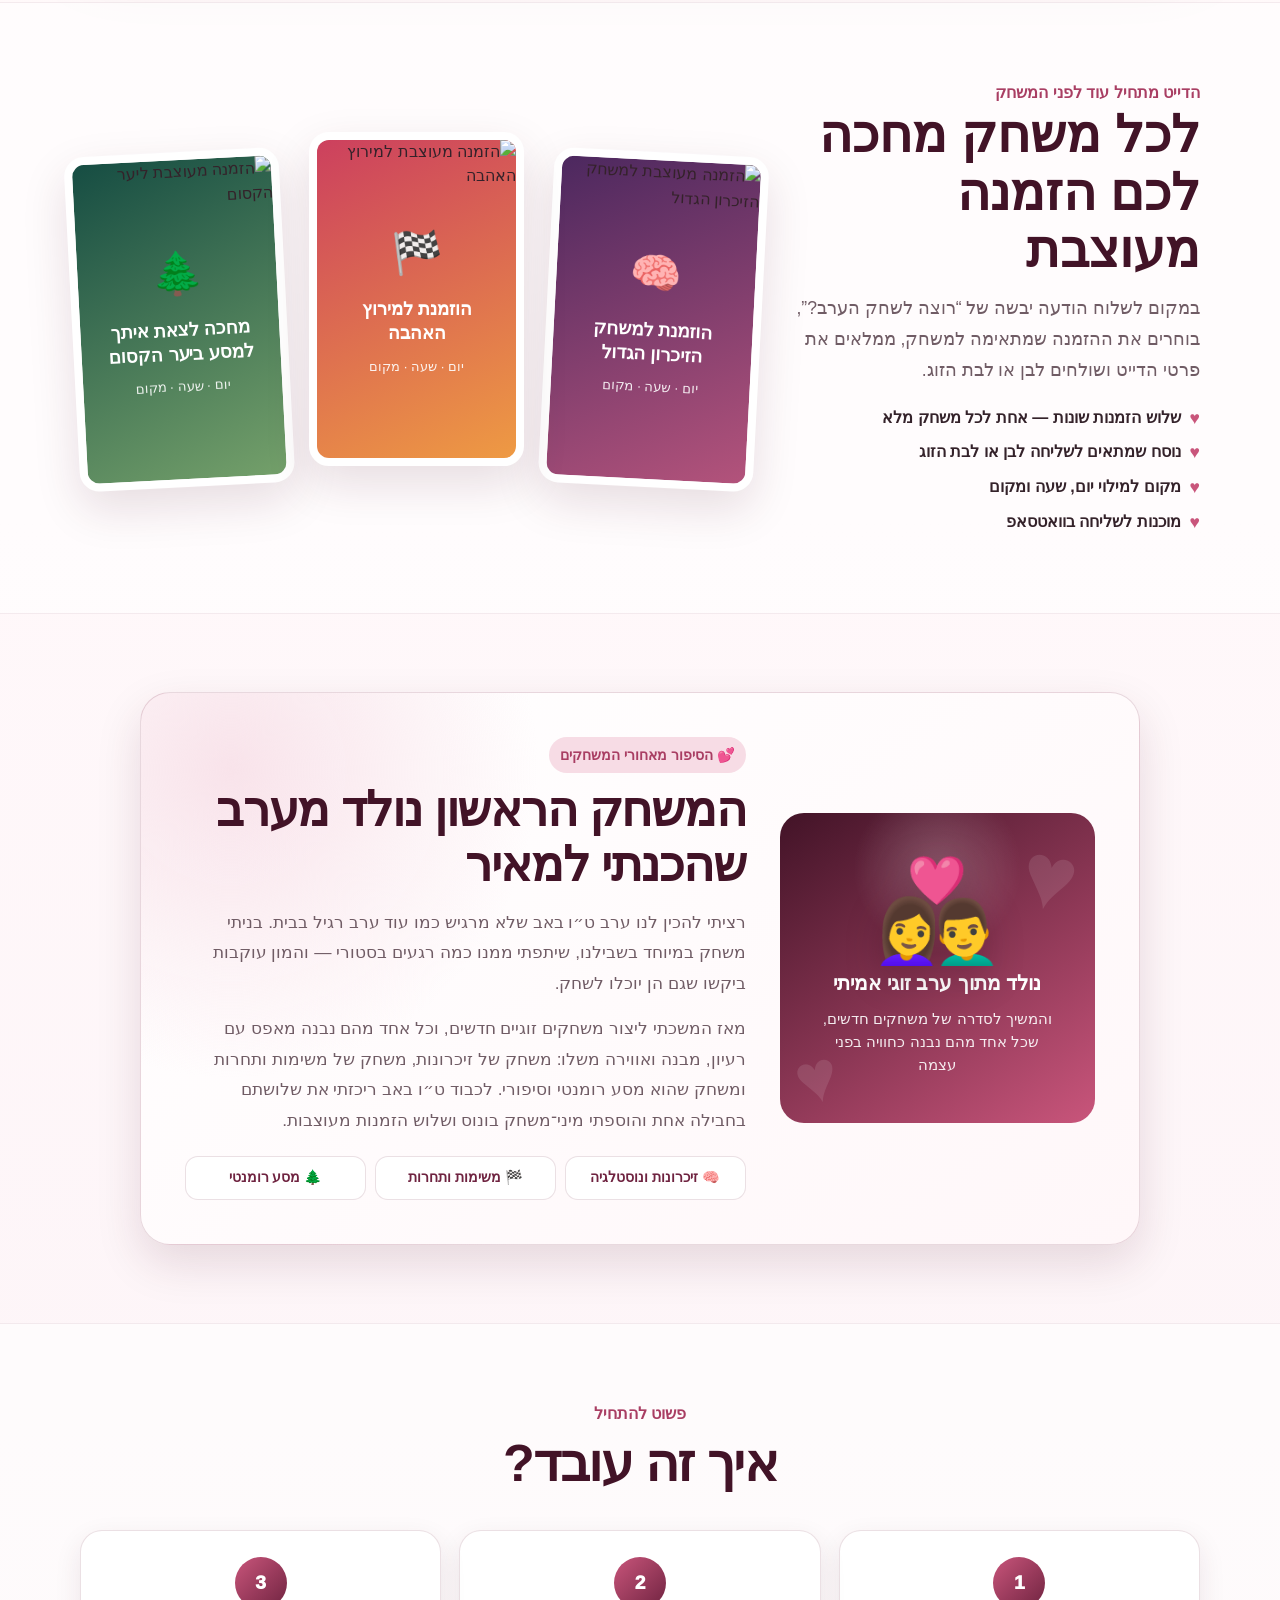
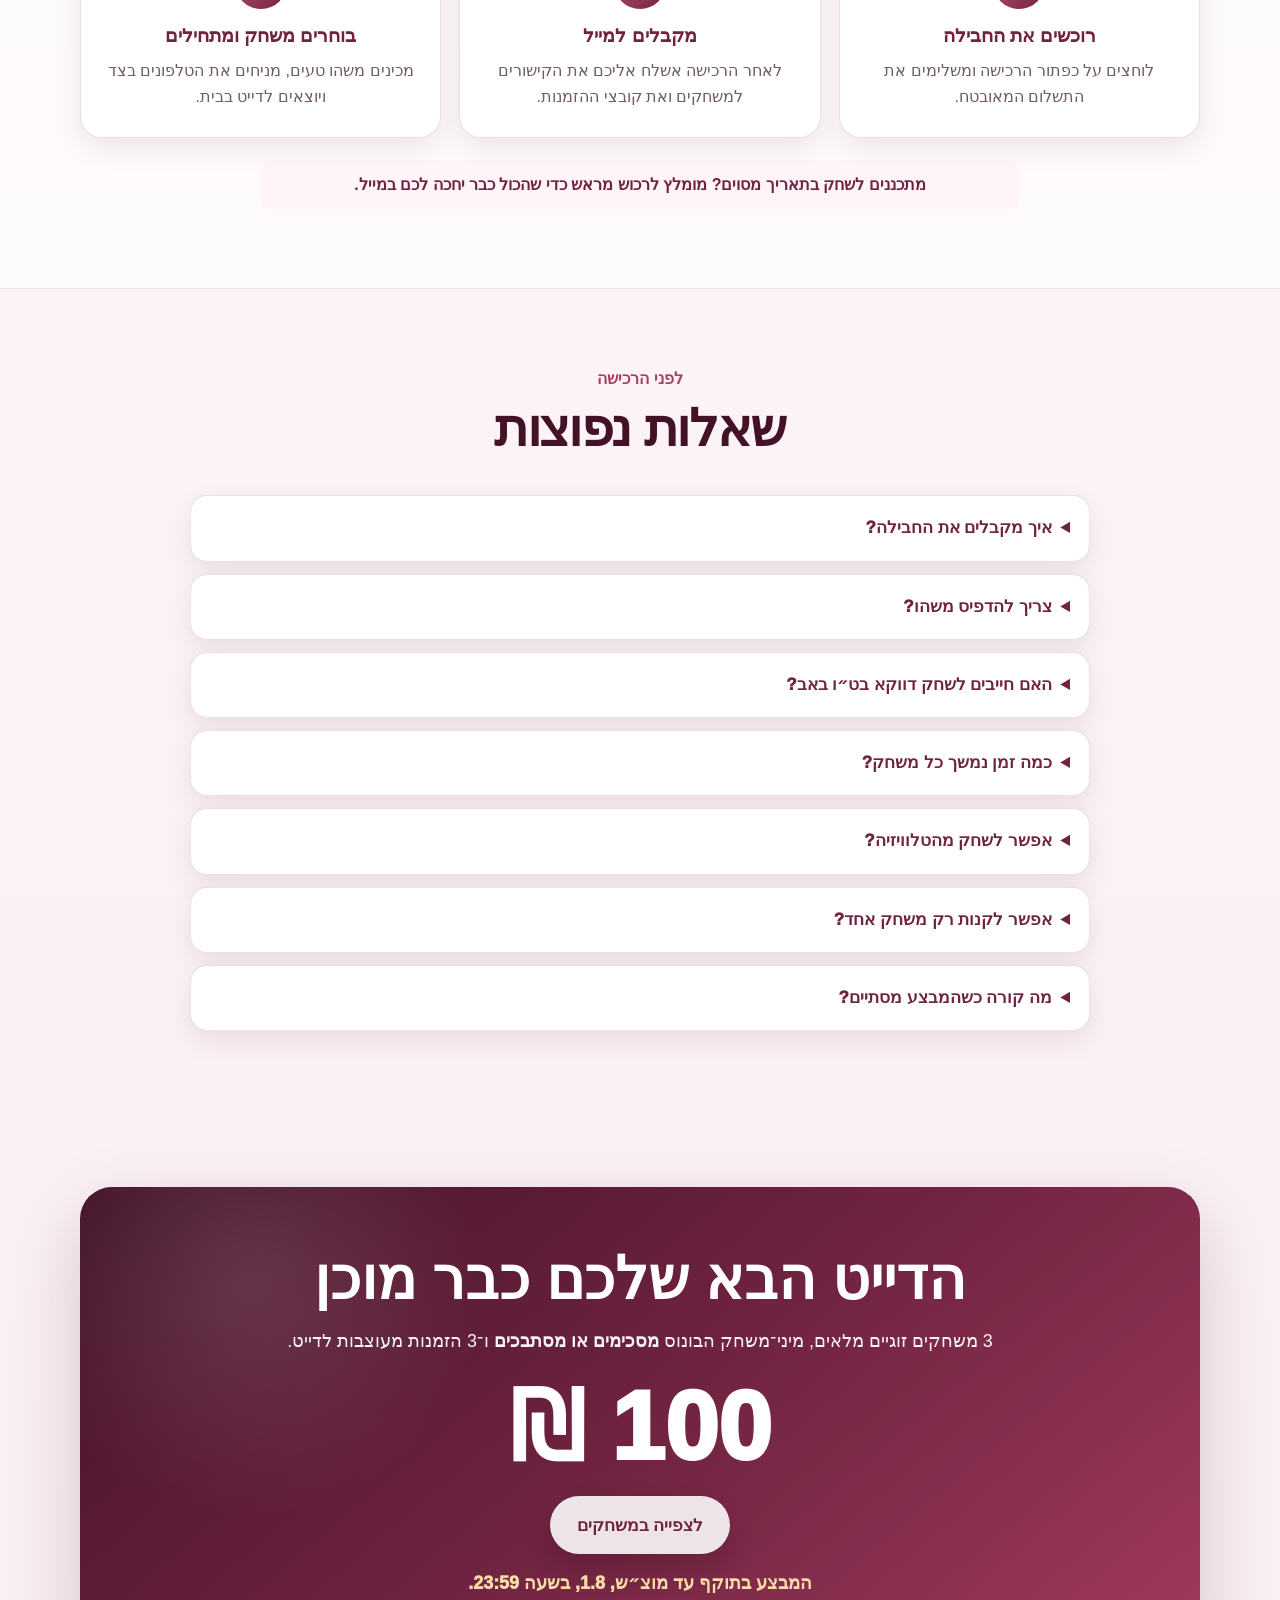
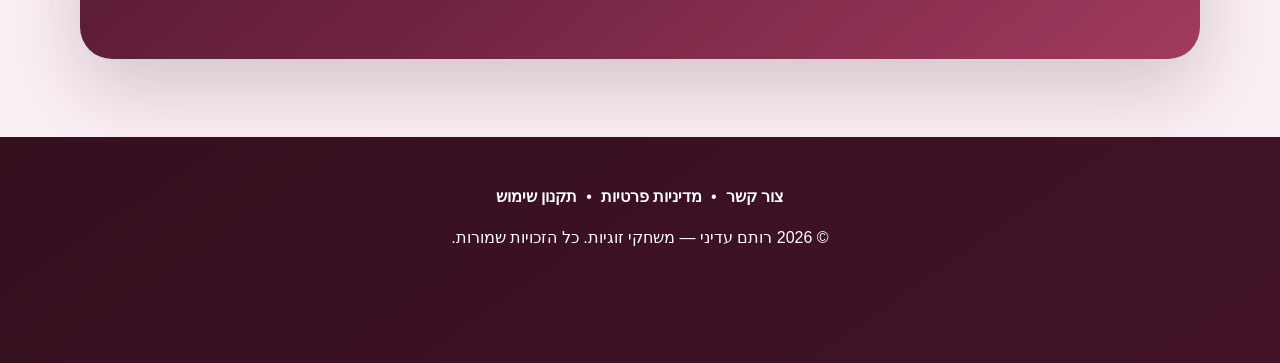
==== commit 93ca0286: "Update tu-bav.html" ====
--- a/tu-bav.html
+++ b/tu-bav.html
@@ -8,32 +8,32 @@
 
   <meta property="og:type" content="website">
   <meta property="og:locale" content="he_IL">
-  <meta property="og:title" content="חבילת ט״ו באב — 4 חוויות זוגיות ב־100 ₪">
-  <meta property="og:description" content="3 משחקים זוגיים מלאים, משחק זוגי נוסף ו־3 הזמנות מעוצבות לדייט. הכול דיגיטלי ונשאר שלכם לתמיד.">
+  <meta property="og:title" content="חבילת ט״ו באב — 3 משחקים, בונוס ו־3 הזמנות ב־100 ₪">
+  <meta property="og:description" content="שלושה משחקים זוגיים מלאים, משחק בונוס ושלוש הזמנות מעוצבות לדייט. הכול דיגיטלי ונשאר שלכם לתמיד.">
   <meta property="og:image" content="images/tu-bav-share.jpg">
 
-  <title>חבילת ט״ו באב | 4 חוויות זוגיות ב־100 ₪</title>
+  <title>חבילת ט״ו באב | 3 משחקים, בונוס ו־3 הזמנות ב־100 ₪</title>
 
   <style>
     :root {
       --wine: #6f2340;
       --wine-dark: #421327;
+      --wine-deep: #31101f;
       --rose: #c9557b;
       --rose-dark: #a93e63;
       --rose-soft: #f7dce5;
       --pink-wash: #fff4f7;
       --cream: #fffdf9;
       --text: #34222a;
-      --muted: #6e5962;
+      --muted: #705c65;
       --green: #267554;
       --gold: #c99b42;
+      --gold-soft: #fff3d5;
       --line: rgba(111, 35, 64, 0.14);
       --white: #ffffff;
       --shadow-sm: 0 10px 28px rgba(66, 19, 39, 0.09);
-      --shadow-lg: 0 26px 70px rgba(66, 19, 39, 0.18);
-      --radius-lg: 30px;
-      --radius-md: 20px;
-      --radius-sm: 14px;
+      --shadow-md: 0 18px 46px rgba(66, 19, 39, 0.13);
+      --shadow-lg: 0 28px 76px rgba(66, 19, 39, 0.2);
       --container: 1120px;
     }
 
@@ -44,8 +44,8 @@
       margin: 0;
       color: var(--text);
       background:
-        radial-gradient(circle at 8% 4%, rgba(247, 220, 229, 0.72), transparent 28%),
-        radial-gradient(circle at 93% 18%, rgba(229, 215, 241, 0.48), transparent 25%),
+        radial-gradient(circle at 8% 4%, rgba(247, 220, 229, 0.75), transparent 28%),
+        radial-gradient(circle at 93% 18%, rgba(229, 215, 241, 0.5), transparent 25%),
         linear-gradient(180deg, var(--cream) 0%, #fff8fa 55%, #f9eef3 100%);
       font-family: -apple-system, BlinkMacSystemFont, "Segoe UI", Arial, sans-serif;
       line-height: 1.55;
@@ -55,22 +55,31 @@
     img { max-width: 100%; display: block; }
     a { color: inherit; }
     button, a { font: inherit; }
+    button { color: inherit; }
+
+    :focus-visible {
+      outline: 3px solid rgba(201, 85, 123, 0.38);
+      outline-offset: 3px;
+    }
 
     .container {
       width: min(var(--container), calc(100% - 32px));
       margin-inline: auto;
     }
 
-    .announcement {
+    .sticky-stack {
       position: sticky;
       top: 0;
-      z-index: 1200;
+      z-index: 1500;
+    }
+
+    .announcement {
       color: #fff;
       background: linear-gradient(90deg, var(--wine-dark), var(--wine), var(--rose-dark));
       box-shadow: 0 5px 18px rgba(58, 13, 31, 0.18);
       text-align: center;
-      font-weight: 800;
-      padding: 9px 12px;
+      font-weight: 850;
+      padding: 8px 12px;
     }
 
     .announcement-inner {
@@ -89,21 +98,18 @@
       min-width: 178px;
       padding: 5px 10px;
       border-radius: 999px;
-      border: 1px solid rgba(255,255,255,.22);
+      border: 1px solid rgba(255,255,255,.24);
       background: rgba(255,255,255,.13);
       font-variant-numeric: tabular-nums;
     }
 
-    /* Header and side menu */
     #header {
       min-height: 68px;
-      padding: 16px 24px;
+      padding: 14px 24px;
       display: flex;
       align-items: center;
       justify-content: center;
-      position: sticky;
-      top: 0;
-      z-index: 1500;
+      position: relative;
       border-bottom: 1px solid var(--line);
       background: rgba(255,253,249,.96);
       backdrop-filter: blur(12px);
@@ -113,8 +119,8 @@
     #header h1 {
       margin: 0;
       color: var(--wine);
-      font-size: 1.45rem;
-      font-weight: 900;
+      font-size: 1.35rem;
+      font-weight: 950;
       text-align: center;
     }
 
@@ -142,35 +148,25 @@
       transition: transform .25s ease, opacity .2s ease;
     }
 
-    .hamburger.active span:nth-child(1) {
-      transform: translateY(10px) rotate(45deg);
-    }
-
-    .hamburger.active span:nth-child(2) {
-      opacity: 0;
-    }
-
-    .hamburger.active span:nth-child(3) {
-      transform: translateY(-10px) rotate(-45deg);
-    }
+    .hamburger.active span:nth-child(1) { transform: translateY(10px) rotate(45deg); }
+    .hamburger.active span:nth-child(2) { opacity: 0; }
+    .hamburger.active span:nth-child(3) { transform: translateY(-10px) rotate(-45deg); }
 
     .sidebar {
       position: fixed;
       top: 0;
-      right: -320px;
-      width: min(320px, 86vw);
+      right: -330px;
+      width: min(330px, 88vw);
       height: 100dvh;
       padding: 86px 24px 30px;
       overflow-y: auto;
-      z-index: 2100;
+      z-index: 2200;
       background: linear-gradient(180deg, #6f2340 0%, #8f3154 52%, #a93e63 100%);
       box-shadow: -8px 0 32px rgba(40, 9, 23, .28);
       transition: right .32s cubic-bezier(.4,0,.2,1);
     }
 
-    .sidebar.open {
-      right: 0;
-    }
+    .sidebar.open { right: 0; }
 
     .sidebar a {
       display: block;
@@ -180,8 +176,8 @@
       border-radius: 10px;
       color: #fff;
       text-decoration: none;
-      font-size: 1.06rem;
-      font-weight: 650;
+      font-size: 1.04rem;
+      font-weight: 700;
       transition: background .2s ease, transform .2s ease;
     }
 
@@ -190,6 +186,11 @@
       background: rgba(255,255,255,.14);
       transform: translateX(-3px);
       outline: none;
+    }
+
+    .sidebar .current {
+      background: rgba(255,255,255,.16);
+      border: 1px solid rgba(255,255,255,.22);
     }
 
     .sidebar-close {
@@ -211,7 +212,7 @@
     .overlay {
       position: fixed;
       inset: 0;
-      z-index: 2000;
+      z-index: 2100;
       opacity: 0;
       visibility: hidden;
       background: rgba(24, 8, 15, .58);
@@ -219,29 +220,22 @@
       transition: opacity .25s ease, visibility .25s ease;
     }
 
-    .overlay.active {
-      opacity: 1;
-      visibility: visible;
-    }
-
-    body.menu-open {
+    .overlay.active { opacity: 1; visibility: visible; }
+    body.menu-open { overflow: hidden; }
+
+    .hero {
+      padding: 54px 0 64px;
       overflow: hidden;
     }
 
-    .hero {
-      padding: 48px 0 58px;
-      overflow: hidden;
-    }
-
     .hero-grid {
-      display: block;
-    }
-
-    .hero-copy {
-      width: min(900px, 100%);
-      margin-inline: auto;
-      text-align: center;
-    }
+      display: grid;
+      grid-template-columns: minmax(0, 1.08fr) minmax(340px, .92fr);
+      gap: clamp(34px, 6vw, 76px);
+      align-items: center;
+    }
+
+    .hero-copy { text-align: right; }
 
     .eyebrow {
       display: inline-flex;
@@ -251,9 +245,9 @@
       padding: 9px 15px;
       border: 1px solid var(--line);
       border-radius: 999px;
-      background: rgba(255,255,255,.84);
+      background: rgba(255,255,255,.86);
       color: var(--wine);
-      font-weight: 900;
+      font-weight: 950;
       box-shadow: var(--shadow-sm);
     }
 
@@ -261,13 +255,14 @@
       margin: 0;
       max-width: 760px;
       color: var(--wine-dark);
-      font-size: clamp(2.55rem, 6.2vw, 5.1rem);
-      line-height: 1.03;
+      font-size: clamp(2.7rem, 5.8vw, 5rem);
+      line-height: 1.02;
       letter-spacing: -.045em;
     }
 
     .hero h1 strong {
       display: block;
+      margin-top: 10px;
       color: var(--rose-dark);
     }
 
@@ -275,17 +270,17 @@
       max-width: 720px;
       margin: 22px 0 0;
       color: var(--muted);
-      font-size: clamp(1.13rem, 2.45vw, 1.43rem);
-      line-height: 1.72;
+      font-size: clamp(1.12rem, 2.2vw, 1.35rem);
+      line-height: 1.75;
     }
 
     .hero-lead b { color: var(--text); }
 
     .hero-benefits {
       display: grid;
-      gap: 9px;
+      gap: 10px;
       width: min(720px, 100%);
-      margin: 24px auto 0;
+      margin: 24px 0 0;
       padding: 0;
       list-style: none;
       text-align: right;
@@ -295,8 +290,8 @@
       display: flex;
       align-items: flex-start;
       gap: 10px;
-      font-size: 1.05rem;
-      font-weight: 750;
+      font-size: 1.04rem;
+      font-weight: 780;
     }
 
     .hero-benefits li::before {
@@ -310,48 +305,49 @@
       border-radius: 50%;
       color: var(--green);
       background: #eaf7f0;
-      font-weight: 900;
-    }
-
-    .offer-inline {
+      font-weight: 950;
+    }
+
+    .price-block {
       display: flex;
       align-items: flex-end;
-      justify-content: center;
-      gap: 13px;
+      gap: 14px;
       flex-wrap: wrap;
-      margin: 28px 0 0;
+      margin-top: 28px;
     }
 
     .hero-price {
       color: var(--wine);
-      font-size: clamp(3.6rem, 8vw, 5.7rem);
+      font-size: clamp(3.8rem, 7vw, 5.7rem);
       font-weight: 950;
-      line-height: .9;
+      line-height: .88;
       letter-spacing: -.045em;
     }
 
-    .offer-context {
-      padding-bottom: 5px;
+    .price-context {
+      max-width: 390px;
+      padding-bottom: 4px;
       color: var(--muted);
       font-weight: 800;
-    }
-
-    .value-pill {
+      line-height: 1.55;
+    }
+
+    .saving-pill {
       display: inline-flex;
       align-items: center;
       gap: 6px;
+      margin-bottom: 5px;
       padding: 7px 11px;
       border-radius: 999px;
       color: #76550f;
-      background: #fff3d5;
-      border: 1px solid rgba(201,155,66,.35);
+      background: var(--gold-soft);
+      border: 1px solid rgba(201,155,66,.36);
       font-size: .92rem;
-      font-weight: 900;
+      font-weight: 950;
     }
 
     .cta-row {
       display: flex;
-      justify-content: center;
       gap: 12px;
       flex-wrap: wrap;
       align-items: center;
@@ -368,8 +364,8 @@
       border: 0;
       border-radius: 999px;
       text-decoration: none;
-      font-size: 1.13rem;
-      font-weight: 900;
+      font-size: 1.08rem;
+      font-weight: 950;
       cursor: pointer;
       transition: transform .18s ease, box-shadow .18s ease, opacity .18s ease;
     }
@@ -391,70 +387,159 @@
     .microcopy {
       margin: 12px 0 0;
       color: var(--muted);
-      font-size: .95rem;
+      font-size: .94rem;
+    }
+
+    .hero-visual {
+      position: relative;
+      min-height: 560px;
+      display: grid;
+      place-items: center;
+    }
+
+    .hero-visual::before {
+      content: "";
+      position: absolute;
+      width: 430px;
+      height: 430px;
+      border-radius: 50%;
+      background: radial-gradient(circle, rgba(201,85,123,.22), rgba(201,85,123,0));
+      filter: blur(2px);
+    }
+
+    .bundle-stage {
+      position: relative;
+      width: min(430px, 100%);
+      min-height: 510px;
+      isolation: isolate;
+    }
+
+    .device {
+      position: absolute;
+      inset: 44px 44px 38px 34px;
+      z-index: 3;
+      overflow: hidden;
+      border: 10px solid var(--wine-deep);
+      border-radius: 34px;
+      background: #fff;
+      box-shadow: var(--shadow-lg);
+      transform: rotate(-2deg);
+    }
+
+    .device::before {
+      content: "";
+      position: absolute;
+      top: 8px;
+      left: 50%;
+      width: 80px;
+      height: 8px;
+      transform: translateX(-50%);
+      border-radius: 99px;
+      background: rgba(49,16,31,.25);
+      z-index: 2;
+    }
+
+    .device-screen {
+      height: 100%;
+      display: flex;
+      flex-direction: column;
+      justify-content: center;
+      padding: 38px 28px 28px;
+      color: #fff;
+      background:
+        radial-gradient(circle at 20% 15%, rgba(255,255,255,.2), transparent 24%),
+        linear-gradient(150deg, var(--wine-dark), var(--rose));
       text-align: center;
     }
 
-    .trust-row {
+    .device-screen .couple { font-size: 4.9rem; line-height: 1; }
+    .device-screen small { margin-top: 15px; font-weight: 800; opacity: .9; }
+    .device-screen h2 { margin: 8px 0 0; font-size: 2.2rem; line-height: 1.08; }
+    .device-screen p { margin: 12px auto 0; max-width: 250px; line-height: 1.6; opacity: .92; }
+
+    .mini-game {
+      position: absolute;
+      z-index: 5;
+      width: 178px;
+      min-height: 128px;
+      padding: 18px;
+      border: 1px solid rgba(111,35,64,.14);
+      border-radius: 22px;
+      background: rgba(255,255,255,.96);
+      box-shadow: var(--shadow-md);
+      backdrop-filter: blur(8px);
+    }
+
+    .mini-game strong { display: block; margin-top: 8px; color: var(--wine); font-size: 1.05rem; }
+    .mini-game small { display: block; margin-top: 5px; color: var(--muted); line-height: 1.45; }
+    .mini-game .icon { font-size: 2rem; }
+
+    .mini-memory { top: 0; right: 0; transform: rotate(4deg); }
+    .mini-race { bottom: 12px; right: -4px; transform: rotate(-3deg); }
+    .mini-forest { left: 0; bottom: 4px; transform: rotate(3deg); }
+
+    .bonus-sticker {
+      position: absolute;
+      left: 12px;
+      top: 58px;
+      z-index: 7;
+      width: 118px;
+      height: 118px;
+      display: grid;
+      place-items: center;
+      padding: 14px;
+      border-radius: 50%;
+      color: #68470b;
+      background: linear-gradient(145deg, #fff8dd, #f1c96e);
+      border: 3px solid rgba(255,255,255,.9);
+      box-shadow: 0 15px 34px rgba(100,70,12,.2);
+      text-align: center;
+      font-weight: 950;
+      line-height: 1.15;
+      transform: rotate(-8deg);
+    }
+
+    .quick-proof {
+      padding: 18px 0;
+      border-block: 1px solid var(--line);
+      background: rgba(255,255,255,.78);
+    }
+
+    .quick-proof-grid {
+      display: grid;
+      grid-template-columns: repeat(4, 1fr);
+      gap: 10px;
+    }
+
+    .quick-proof-item {
       display: flex;
+      align-items: center;
       justify-content: center;
-      flex-wrap: wrap;
-      gap: 12px;
-      margin-top: 18px;
-      color: var(--muted);
-      font-size: .94rem;
-      font-weight: 750;
-    }
-
-    .trust-row span {
-      display: inline-flex;
-      gap: 5px;
-      align-items: center;
-    }
-
-
-    .proof-strip {
-      padding: 17px 0;
-      border-block: 1px solid var(--line);
-      background: rgba(255,255,255,.76);
-    }
-
-    .proof-grid {
-      display: grid;
-      grid-template-columns: repeat(4,1fr);
       gap: 10px;
-      text-align: center;
-    }
-
-    .proof-item {
-      padding: 12px 8px;
+      padding: 11px 8px;
       color: var(--wine);
       font-weight: 850;
-    }
-
-    .proof-item b {
-      display: block;
-      margin-bottom: 3px;
-      font-size: 1.35rem;
-      font-weight: 950;
-    }
-
-    .section { padding: 74px 0; }
+      text-align: center;
+    }
+
+    .quick-proof-item span { font-size: 1.45rem; }
+
+    .section { padding: 78px 0; }
 
     .section.alt {
       border-block: 1px solid rgba(111,35,64,.08);
-      background: rgba(255,255,255,.58);
+      background: rgba(255,255,255,.6);
     }
 
     .section-heading {
-      max-width: 760px;
+      max-width: 790px;
       margin: 0 auto 38px;
       text-align: center;
     }
 
     .section-label {
       color: var(--rose-dark);
-      font-weight: 900;
+      font-weight: 950;
     }
 
     .section-heading h2 {
@@ -468,47 +553,35 @@
     .section-heading p {
       margin: 13px 0 0;
       color: var(--muted);
-      font-size: 1.14rem;
-      line-height: 1.72;
-    }
-
-    .fit-grid {
-      display: grid;
-      grid-template-columns: repeat(3,1fr);
-      gap: 16px;
-    }
-
-    .fit-card {
-      min-height: 160px;
-      padding: 23px;
-      border: 1px solid var(--line);
-      border-radius: 22px;
-      background: #fff;
-      box-shadow: var(--shadow-sm);
-    }
-
-    .fit-card .icon { font-size: 2rem; }
-    .fit-card h3 { margin: 10px 0 5px; color: var(--wine); }
-    .fit-card p { margin: 0; color: var(--muted); line-height: 1.65; }
+      font-size: 1.12rem;
+      line-height: 1.75;
+    }
 
     .games-grid {
       display: grid;
-      grid-template-columns: repeat(2,minmax(0,1fr));
-      gap: 20px;
+      grid-template-columns: repeat(2, minmax(0, 1fr));
+      gap: 22px;
     }
 
     .game-card {
       position: relative;
       overflow: hidden;
-      padding: 27px;
+      display: grid;
+      grid-template-columns: 150px minmax(0, 1fr);
+      gap: 22px;
+      align-items: stretch;
+      padding: 20px;
       border: 1px solid var(--line);
-      border-radius: 25px;
-      background: rgba(255,255,255,.95);
+      border-radius: 26px;
+      background: rgba(255,255,255,.97);
       box-shadow: var(--shadow-sm);
-    }
+      transition: transform .2s ease, box-shadow .2s ease;
+    }
+
+    .game-card:hover { transform: translateY(-3px); box-shadow: var(--shadow-md); }
 
     .game-card::after {
-      content: ;
+      content: "";
       position: absolute;
       top: 0;
       right: 0;
@@ -522,45 +595,95 @@
       background: linear-gradient(145deg,#fffef9,#fff4df);
     }
 
+    .game-preview {
+      position: relative;
+      min-height: 220px;
+      overflow: hidden;
+      border-radius: 19px;
+      background: #f8edf2;
+    }
+
+    .game-preview img {
+      position: absolute;
+      inset: 0;
+      width: 100%;
+      height: 100%;
+      object-fit: cover;
+      z-index: 2;
+    }
+
+    .preview-fallback {
+      height: 100%;
+      min-height: 220px;
+      display: flex;
+      flex-direction: column;
+      align-items: center;
+      justify-content: center;
+      gap: 10px;
+      padding: 20px;
+      color: #fff;
+      text-align: center;
+    }
+
+    .memory-bg { background: linear-gradient(145deg, #334a82, #8c5b9f); }
+    .race-bg { background: linear-gradient(145deg, #d34e66, #f0a24e); }
+    .forest-bg { background: linear-gradient(145deg, #174e45, #4a8f69); }
+    .bonus-bg { background: linear-gradient(145deg, #8d6220, #d9a13f); }
+
+    .preview-fallback .icon { font-size: 3.6rem; }
+    .preview-fallback strong { font-size: 1.1rem; line-height: 1.3; }
+    .preview-fallback small { opacity: .88; line-height: 1.45; }
+
+    .game-content { padding: 4px 4px 4px 0; }
+
     .ribbon {
       display: inline-flex;
       padding: 6px 10px;
-      margin-bottom: 11px;
+      margin-bottom: 10px;
       border-radius: 999px;
       color: #fff;
       background: var(--gold);
-      font-size: .82rem;
-      font-weight: 900;
-    }
-
-    .game-icon { font-size: 2.55rem; }
-    .game-card h3 { margin: 10px 0 0; color: var(--wine); font-size: 1.55rem; }
-    .game-hook { margin: 7px 0 0; font-weight: 900; }
-    .game-card p { color: var(--muted); line-height: 1.68; }
+      font-size: .8rem;
+      font-weight: 950;
+    }
+
+    .game-content h3 { margin: 0; color: var(--wine); font-size: 1.55rem; }
+    .game-hook { margin: 7px 0 0; color: var(--text); font-weight: 950; }
+    .game-content p { margin: 9px 0 0; color: var(--muted); line-height: 1.68; }
+
+    .best-for {
+      margin-top: 13px;
+      padding: 11px 12px;
+      border-radius: 13px;
+      color: var(--wine);
+      background: var(--pink-wash);
+      font-weight: 800;
+      line-height: 1.5;
+    }
 
     .chips {
       display: flex;
       flex-wrap: wrap;
       gap: 7px;
-      margin-top: 16px;
+      margin-top: 15px;
     }
 
     .chips span {
       padding: 7px 10px;
       border-radius: 999px;
       color: var(--wine);
-      background: var(--pink-wash);
-      font-size: .88rem;
-      font-weight: 800;
+      background: #f7edf1;
+      font-size: .86rem;
+      font-weight: 850;
     }
 
     .value-box {
       display: grid;
-      grid-template-columns: 1.15fr .85fr;
-      gap: 28px;
+      grid-template-columns: 1.12fr .88fr;
+      gap: 30px;
       align-items: center;
-      padding: clamp(28px,5vw,50px);
-      border-radius: 30px;
+      padding: clamp(30px, 5vw, 54px);
+      border-radius: 32px;
       color: #fff;
       background:
         radial-gradient(circle at 12% 20%, rgba(255,255,255,.13), transparent 23%),
@@ -571,12 +694,23 @@
     .value-copy h2 { margin: 0; font-size: clamp(2rem,4.8vw,3.45rem); line-height: 1.12; }
     .value-copy p { max-width: 690px; margin: 14px 0 0; font-size: 1.12rem; line-height: 1.75; opacity: .95; }
 
+    .value-highlight {
+      display: inline-flex;
+      margin-top: 18px;
+      padding: 9px 13px;
+      border-radius: 999px;
+      color: #ffe9b2;
+      background: rgba(255,255,255,.11);
+      border: 1px solid rgba(255,255,255,.2);
+      font-weight: 950;
+    }
+
     .value-math {
       display: grid;
-      gap: 10px;
-      padding: 22px;
+      gap: 11px;
+      padding: 23px;
       border: 1px solid rgba(255,255,255,.22);
-      border-radius: 22px;
+      border-radius: 23px;
       background: rgba(255,255,255,.1);
     }
 
@@ -584,20 +718,185 @@
       display: flex;
       justify-content: space-between;
       gap: 16px;
-      padding-bottom: 10px;
+      padding-bottom: 11px;
       border-bottom: 1px solid rgba(255,255,255,.15);
-      font-weight: 800;
-    }
-
-    .math-row:last-child { border-bottom: 0; padding-bottom: 0; }
+      font-weight: 850;
+    }
+
+    .math-row:last-of-type { border-bottom: 0; padding-bottom: 0; }
     .math-row.total { color: #ffe7ad; font-size: 1.18rem; }
-
-    .value-box .cta {
+    .value-box .cta { width: 100%; margin-top: 7px; color: var(--wine); background: #fff; box-shadow: 0 14px 32px rgba(0,0,0,.18); }
+
+    .invitation-layout {
+      display: grid;
+      grid-template-columns: .76fr 1.24fr;
+      gap: 34px;
+      align-items: center;
+    }
+
+    .invitation-copy h2 {
+      margin: 0;
+      color: var(--wine-dark);
+      font-size: clamp(2rem, 4.7vw, 3.2rem);
+      line-height: 1.13;
+    }
+
+    .invitation-copy p { margin: 14px 0 0; color: var(--muted); font-size: 1.1rem; line-height: 1.75; }
+
+    .invitation-points {
+      display: grid;
+      gap: 10px;
+      margin: 20px 0 0;
+      padding: 0;
+      list-style: none;
+    }
+
+    .invitation-points li {
+      display: flex;
+      align-items: flex-start;
+      gap: 9px;
+      font-weight: 820;
+    }
+
+    .invitation-points li::before {
+      content: "♥";
+      color: var(--rose);
+      font-size: 1.1rem;
+      line-height: 1.4;
+    }
+
+    .invitation-gallery {
+      display: grid;
+      grid-template-columns: repeat(3, 1fr);
+      gap: 14px;
+      align-items: end;
+    }
+
+    .invite-card {
+      position: relative;
+      aspect-ratio: 9 / 14;
+      overflow: hidden;
+      border: 8px solid #fff;
+      border-radius: 20px;
+      box-shadow: var(--shadow-md);
+      background: #fff;
+      transform-origin: bottom center;
+    }
+
+    .invite-card:nth-child(1) { transform: rotate(3deg) translateY(11px); }
+    .invite-card:nth-child(2) { transform: translateY(-9px); z-index: 2; }
+    .invite-card:nth-child(3) { transform: rotate(-3deg) translateY(11px); }
+
+    .invite-card img {
+      position: absolute;
+      inset: 0;
       width: 100%;
-      margin-top: 16px;
+      height: 100%;
+      object-fit: cover;
+      z-index: 2;
+    }
+
+    .invite-fallback {
+      height: 100%;
+      display: flex;
+      flex-direction: column;
+      align-items: center;
+      justify-content: center;
+      gap: 12px;
+      padding: 18px;
+      color: #fff;
+      text-align: center;
+    }
+
+    .invite-fallback .icon { font-size: 2.6rem; }
+    .invite-fallback strong { font-size: 1.15rem; line-height: 1.3; }
+    .invite-fallback small { opacity: .9; line-height: 1.5; }
+    .invite-memory { background: linear-gradient(155deg, #4c285f, #b3537b); }
+    .invite-race { background: linear-gradient(155deg, #cc405e, #ee9a43); }
+    .invite-forest { background: linear-gradient(155deg, #164d43, #74a06a); }
+
+    .creator-card {
+      max-width: 1000px;
+      margin: 0 auto;
+      display: grid;
+      grid-template-columns: minmax(250px, .72fr) minmax(0, 1.28fr);
+      gap: 34px;
+      align-items: center;
+      padding: clamp(28px, 4vw, 44px);
+      border: 1px solid rgba(111,35,64,.16);
+      border-radius: 30px;
+      background:
+        radial-gradient(circle at 9% 14%, rgba(247,220,229,.8), transparent 30%),
+        linear-gradient(145deg,#fff,#fff7f9);
+      box-shadow: var(--shadow-md);
+    }
+
+    .creator-visual {
+      position: relative;
+      min-height: 310px;
+      overflow: hidden;
+      isolation: isolate;
+      display: flex;
+      flex-direction: column;
+      align-items: center;
+      justify-content: center;
+      gap: 10px;
+      padding: 30px 22px;
+      border-radius: 24px;
+      color: #fff;
+      background:
+        radial-gradient(circle at 50% 18%, rgba(255,255,255,.22), transparent 28%),
+        linear-gradient(145deg,var(--wine-dark),var(--rose));
+      text-align: center;
+    }
+
+    .creator-visual::before,
+    .creator-visual::after {
+      position: absolute;
+      z-index: -1;
+      color: rgba(255,255,255,.11);
+      content: "♥";
+      line-height: 1;
+    }
+
+    .creator-visual::before { top: 18px; right: 18px; font-size: 5.8rem; transform: rotate(12deg); }
+    .creator-visual::after { bottom: 10px; left: 15px; font-size: 4.5rem; transform: rotate(-14deg); }
+    .creator-emoji { display: block; font-size: clamp(4.8rem, 8vw, 6.2rem); line-height: 1; filter: drop-shadow(0 10px 18px rgba(36,5,18,.24)); }
+    .creator-visual strong { max-width: 230px; font-size: 1.22rem; line-height: 1.35; }
+    .creator-visual small { max-width: 230px; font-size: .96rem; line-height: 1.5; opacity: .9; }
+
+    .creator-kicker {
+      display: inline-flex;
+      align-items: center;
+      gap: 7px;
+      margin-bottom: 10px;
+      padding: 7px 11px;
+      border-radius: 999px;
+      color: var(--rose-dark);
+      background: var(--rose-soft);
+      font-size: .9rem;
+      font-weight: 950;
+    }
+
+    .creator-copy h2 { margin: 0; color: var(--wine-dark); font-size: clamp(2rem,4vw,3rem); line-height: 1.14; letter-spacing: -.025em; }
+    .creator-copy p { margin: 14px 0 0; color: var(--muted); font-size: 1.08rem; line-height: 1.78; }
+
+    .creator-games {
+      display: grid;
+      grid-template-columns: repeat(3, 1fr);
+      gap: 9px;
+      margin-top: 20px;
+    }
+
+    .creator-games span {
+      padding: 10px 9px;
+      border: 1px solid var(--line);
+      border-radius: 13px;
       color: var(--wine);
       background: #fff;
-      box-shadow: 0 14px 32px rgba(0,0,0,.18);
+      text-align: center;
+      font-size: .88rem;
+      font-weight: 900;
     }
 
     .how-grid {
@@ -607,7 +906,7 @@
     }
 
     .step {
-      padding: 25px;
+      padding: 26px;
       border: 1px solid var(--line);
       border-radius: 22px;
       background: #fff;
@@ -616,8 +915,8 @@
     }
 
     .step-number {
-      width: 50px;
-      height: 50px;
+      width: 52px;
+      height: 52px;
       display: grid;
       place-items: center;
       margin: 0 auto 12px;
@@ -631,35 +930,19 @@
     .step h3 { margin: 0; color: var(--wine); }
     .step p { margin: 8px 0 0; color: var(--muted); line-height: 1.65; }
 
-    .creator-card {
+    .delivery-note {
+      max-width: 760px;
+      margin: 22px auto 0;
+      padding: 13px 16px;
+      border-radius: 15px;
+      color: var(--wine);
+      background: var(--pink-wash);
+      text-align: center;
+      font-weight: 800;
+    }
+
+    .faq {
       max-width: 900px;
-      margin: 0 auto;
-      display: grid;
-      grid-template-columns: .66fr 1.34fr;
-      gap: 26px;
-      align-items: center;
-      padding: 30px;
-      border: 1px solid var(--line);
-      border-radius: 28px;
-      background: linear-gradient(145deg,#fff,#fff4f7);
-      box-shadow: var(--shadow-sm);
-    }
-
-    .creator-visual {
-      min-height: 260px;
-      display: grid;
-      place-items: center;
-      border-radius: 22px;
-      color: #fff;
-      background: linear-gradient(145deg,var(--wine-dark),var(--rose));
-      font-size: 4.6rem;
-    }
-
-    .creator-copy h2 { margin: 0; color: var(--wine-dark); font-size: clamp(1.9rem,4vw,2.8rem); }
-    .creator-copy p { margin: 13px 0 0; color: var(--muted); font-size: 1.08rem; line-height: 1.75; }
-
-    .faq {
-      max-width: 880px;
       margin-inline: auto;
       display: grid;
       gap: 12px;
@@ -677,14 +960,14 @@
       cursor: pointer;
       padding: 19px 0;
       color: var(--wine);
-      font-weight: 900;
-      font-size: 1.07rem;
-    }
-
-    details p { margin: 0; padding: 0 0 19px; color: var(--muted); line-height: 1.68; }
+      font-weight: 950;
+      font-size: 1.06rem;
+    }
+
+    details p { margin: 0; padding: 0 0 19px; color: var(--muted); line-height: 1.7; }
 
     .final-offer {
-      padding: clamp(32px,6vw,58px);
+      padding: clamp(34px,6vw,60px);
       border-radius: 32px;
       color: #fff;
       background:
@@ -695,10 +978,10 @@
     }
 
     .final-offer h2 { margin: 0; font-size: clamp(2.1rem,5vw,3.6rem); line-height: 1.12; }
-    .final-offer p { max-width: 740px; margin: 14px auto 0; font-size: 1.12rem; line-height: 1.75; opacity: .95; }
+    .final-offer p { max-width: 760px; margin: 14px auto 0; font-size: 1.12rem; line-height: 1.75; opacity: .95; }
     .final-price { margin: 22px 0 0; font-size: clamp(3.8rem,9vw,6rem); font-weight: 950; line-height: 1; }
     .final-offer .cta { margin-top: 21px; color: var(--wine); background: #fff; box-shadow: 0 14px 32px rgba(0,0,0,.2); }
-    .deadline { margin-top: 14px !important; color: #ffe6ad; font-weight: 900; }
+    .deadline { margin-top: 14px !important; color: #ffe6ad; font-weight: 950; }
 
     .site-footer {
       padding: 32px 20px 96px;
@@ -708,40 +991,60 @@
     }
 
     .site-footer a { color: #fff; text-decoration: none; font-weight: 800; }
-
     .mobile-cta { display: none; }
-
-    .expired [data-buy] {
-      opacity: .55;
-      pointer-events: none;
-      cursor: not-allowed;
-    }
-
-    @media (max-width: 920px) {
-      .hero-grid, .value-box, .creator-card { grid-template-columns: 1fr; }
+    .expired [data-buy] { opacity: .88; }
+
+    @media (max-width: 980px) {
+      .hero-grid,
+      .value-box,
+      .invitation-layout,
+      .creator-card { grid-template-columns: 1fr; }
+
       .hero-copy { text-align: center; }
-      .hero-lead { margin-inline: auto; }
-      .hero-benefits { max-width: 620px; margin-inline: auto; text-align: right; }
-      .offer-inline, .cta-row, .trust-row { justify-content: center; }
-      .proof-grid { grid-template-columns: repeat(2,1fr); }
-      .fit-grid { grid-template-columns: 1fr; }
+      .hero-lead, .hero-benefits { margin-inline: auto; }
+      .hero-benefits { max-width: 680px; text-align: right; }
+      .price-block, .cta-row { justify-content: center; }
+      .microcopy { text-align: center; }
+      .hero-visual { min-height: 530px; }
+      .quick-proof-grid { grid-template-columns: repeat(2, 1fr); }
+      .creator-visual { min-height: 230px; }
+      .creator-games { max-width: 620px; }
+    }
+
+    @media (max-width: 760px) {
       .games-grid { grid-template-columns: 1fr; }
+      .game-card { grid-template-columns: 130px minmax(0, 1fr); }
+      .invitation-gallery { max-width: 620px; margin-inline: auto; }
       .how-grid { grid-template-columns: 1fr; }
-      .creator-visual { min-height: 210px; }
     }
 
     @media (max-width: 640px) {
       .container { width: min(100% - 22px,var(--container)); }
-      .announcement { font-size: .87rem; }
+      .announcement { font-size: .86rem; }
       .countdown { min-width: 158px; }
-      .header-inner { min-height: 58px; }
-      .header-trust { display: none; }
-      .hero { padding: 28px 0 42px; }
-      .hero h1 { font-size: clamp(2.35rem,12vw,3.75rem); }
-      .hero-benefits li { font-size: .99rem; }
+      .hero { padding: 32px 0 46px; }
+      .hero h1 { font-size: clamp(2.35rem,11.5vw,3.75rem); }
+      .hero-benefits li { font-size: .98rem; }
       .cta-row .cta, .final-offer .cta { width: 100%; }
-      .section { padding: 54px 0; }
-      .game-card, .fit-card, .creator-card { padding: 22px; }
+      .section { padding: 56px 0; }
+      .hero-visual { min-height: 470px; }
+      .bundle-stage { min-height: 450px; }
+      .device { inset: 38px 28px 34px 24px; }
+      .mini-game { width: 145px; min-height: 112px; padding: 14px; }
+      .mini-game small { display: none; }
+      .bonus-sticker { width: 98px; height: 98px; left: 3px; top: 56px; font-size: .88rem; }
+      .quick-proof-grid { grid-template-columns: 1fr 1fr; }
+      .quick-proof-item { font-size: .88rem; gap: 7px; }
+      .game-card { grid-template-columns: 1fr; padding: 18px; }
+      .game-preview, .preview-fallback { min-height: 190px; }
+      .invitation-gallery { gap: 7px; }
+      .invite-card { border-width: 5px; border-radius: 14px; }
+      .invite-fallback { padding: 8px; gap: 7px; }
+      .invite-fallback .icon { font-size: 2rem; }
+      .invite-fallback strong { font-size: .85rem; }
+      .invite-fallback small { display: none; }
+      .creator-card { padding: 22px; }
+      .creator-games { grid-template-columns: 1fr; }
 
       .mobile-cta {
         display: flex;
@@ -749,38 +1052,36 @@
         right: 10px;
         left: 10px;
         bottom: calc(10px + env(safe-area-inset-bottom));
-        z-index: 1300;
-        min-height: 58px;
+        z-index: 1450;
+        min-height: 60px;
         align-items: center;
         justify-content: space-between;
         gap: 12px;
-        padding: 10px 15px;
+        padding: 10px 16px;
         border-radius: 999px;
         color: #fff;
         background: linear-gradient(135deg,var(--rose),var(--wine));
         box-shadow: 0 16px 38px rgba(60,16,35,.36);
         text-decoration: none;
-        font-weight: 900;
+        font-weight: 950;
       }
 
       .mobile-cta small { display: block; font-weight: 650; opacity: .9; }
     }
 
     @media (max-width: 520px) {
-      #header {
-        min-height: 62px;
-        padding: 14px 18px;
-      }
-
-      #header h1 {
-        font-size: 1.18rem;
-      }
-
-      .hamburger {
-        right: 18px;
-        width: 28px;
-        height: 21px;
-      }
+      #header { min-height: 62px; padding: 13px 18px; }
+      #header h1 { font-size: 1.14rem; }
+      .hamburger { right: 18px; width: 28px; height: 21px; }
+      .hero-visual { min-height: 435px; }
+      .bundle-stage { min-height: 420px; }
+      .device-screen { padding-inline: 18px; }
+      .device-screen .couple { font-size: 4.2rem; }
+      .device-screen h2 { font-size: 1.85rem; }
+      .mini-game { width: 132px; }
+      .mini-memory { right: -2px; }
+      .mini-race { right: -4px; }
+      .mini-forest { left: -4px; }
     }
   </style>
 
@@ -788,8 +1089,8 @@
   {
     "@context": "https://schema.org",
     "@type": "Product",
-    "name": "חבילת ט״ו באב — 4 חוויות זוגיות",
-    "description": "3 משחקים זוגיים מלאים, משחק הבונוס מסכימים או מסתבכים ו־3 הזמנות מעוצבות לדייט.",
+    "name": "חבילת ט״ו באב — 3 משחקים זוגיים, משחק בונוס ו־3 הזמנות",
+    "description": "שלושה משחקים זוגיים מלאים, משחק הבונוס מסכימים או מסתבכים ושלוש הזמנות מעוצבות לדייט.",
     "brand": { "@type": "Brand", "name": "רותם עדיני — משחקי זוגיות" },
     "offers": {
       "@type": "Offer",
@@ -803,26 +1104,28 @@
   </script>
 </head>
 <body>
-  <div class="announcement" id="announcement">
-    <div class="announcement-inner">
-      <span>💝 מחיר המבצע בתוקף עד מוצ״ש ב־23:59</span>
-      <span class="countdown" id="countdown" aria-live="polite">טוען...</span>
+  <div class="sticky-stack">
+    <div class="announcement" id="announcement">
+      <div class="announcement-inner">
+        <span>💝 מחיר המבצע בתוקף עד מוצ״ש ב־23:59</span>
+        <span class="countdown" id="countdown" aria-live="polite">טוען...</span>
+      </div>
     </div>
+
+    <header id="header">
+      <h1>🎮 משחקי הזוגיות של רותם</h1>
+      <button class="hamburger" type="button" aria-label="פתיחת התפריט" aria-expanded="false" aria-controls="sidebar" onclick="toggleSidebar()">
+        <span></span>
+        <span></span>
+        <span></span>
+      </button>
+    </header>
   </div>
-
-  <header id="header">
-    <h1>🎮 משחקי זוגיות</h1>
-    <button class="hamburger" type="button" aria-label="פתיחת התפריט" aria-expanded="false" aria-controls="sidebar" onclick="toggleSidebar()">
-      <span></span>
-      <span></span>
-      <span></span>
-    </button>
-  </header>
 
   <nav class="sidebar" id="sidebar" aria-label="תפריט ראשי">
     <button class="sidebar-close" type="button" aria-label="סגירת התפריט" onclick="closeSidebar()">×</button>
     <a href="index.html">🏠 דף הבית</a>
-    <a href="tu-bav.html">💝 מבצע ט״ו באב</a>
+    <a class="current" href="tu-bav.html" aria-current="page">💝 מבצע ט״ו באב</a>
     <a href="forest-game.html">🌲 היער הקסום</a>
     <a href="race-game.html">💕 מירוץ האהבה</a>
     <a href="memorygame.html">🧠 משחק הזיכרון הגדול</a>
@@ -838,152 +1141,269 @@
     <section class="hero">
       <div class="container hero-grid">
         <div class="hero-copy">
-          <span class="eyebrow">✨ גם אם לא תכננתם עדיין שום דבר לט״ו באב</span>
+          <span class="eyebrow">✨ כל מה שצריך כדי להפוך ערב בבית לדייט אמיתי</span>
           <h1>
-            4 חוויות זוגיות מוכנות לערב בבית
-            <strong>ב־100 ₪</strong>
+            3 משחקים זוגיים מלאים, משחק בונוס ו־3 הזמנות לדייט
+            <strong>הכול ב־100 ₪</strong>
           </h1>
 
           <p class="hero-lead">
-            לזוגות שרוצים ערב <b>מצחיק, מקרב ושונה</b> — בלי להזמין מקום,
-            בלי להדפיס ובלי לבזבז עוד ערב על השאלה <b>אז מה נעשה?</b>
+            שלושה ערבי דייט שונים לבחירה — <b>מצחיק ותחרותי, רומנטי ומסתורי או מלא בזיכרונות</b> —
+            בלי להדפיס, בלי להזמין מקום ובלי להיתקע שוב עם השאלה <b>אז מה נעשה הערב?</b>
           </p>
 
           <ul class="hero-benefits">
-            <li>3 משחקים זוגיים מלאים, כל אחד באווירה אחרת</li>
-            <li>משחק הבונוס החדש <strong>מסכימים או מסתבכים</strong> — בלעדי לחבילה</li>
-            <li>3 הזמנות מעוצבות לדייט, מוכנות לשליחה בוואטסאפ</li>
+            <li>שלושה משחקים מלאים, שכל אחד מהם נבנה עם קונספט, קצב ואווירה משלו</li>
+            <li>משחק הבונוס החדש <strong>מסכימים או מסתבכים</strong> — כלול רק בחבילה</li>
+            <li>הזמנה מעוצבת לכל משחק, מוכנה למילוי ולשליחה לבן או לבת הזוג</li>
           </ul>
 
-          <div class="offer-inline">
+          <div class="price-block">
             <span class="hero-price">100 ₪</span>
-            <div class="offer-context">
-              <span class="value-pill">שווי שלושת המשחקים ברכישה נפרדת: 144 ₪</span><br>
-              משחק הבונוס וההזמנות כלולים בחבילה
+            <div class="price-context">
+              <span class="saving-pill">חיסכון של 44 ₪ על שלושת המשחקים</span><br>
+              במקום 144 ₪ — והבונוס וההזמנות כלולים ללא תוספת תשלום
             </div>
           </div>
 
           <div class="cta-row">
-            <a class="cta cta-primary" href="#" data-buy>אני רוצה את החבילה ב־100 ₪</a>
-            <a class="cta cta-secondary" href="#bundle">לראות מה מקבלים</a>
+            <a class="cta cta-primary" href="#" data-buy data-buy-location="hero">לקבלת כל החבילה ב־100 ₪</a>
+            <a class="cta cta-secondary" href="#bundle">לראות מה בדיוק מקבלים</a>
           </div>
 
-          
-
-          <div class="trust-row">
-            <span>🎁 4 חוויות בחבילה</span>
-            <span>📱 טלפון ומחשב</span>
-            <span>🖨️ ללא הדפסה</span>
-            <span>♾️ גישה לתמיד</span>
+          <p class="microcopy">🔒 תשלום מאובטח · 📧 הקישורים והקבצים נשלחים למייל לאחר הרכישה · ♾️ הגישה נשארת לתמיד</p>
+        </div>
+
+        <div class="hero-visual" aria-label="המחשה של חבילת המשחקים הזוגיים">
+          <div class="bundle-stage">
+            <div class="device">
+              <div class="device-screen">
+                <span class="couple" aria-hidden="true">👩‍❤️‍👨</span>
+                <small>חבילת ט״ו באב</small>
+                <h2>הדייט הבא שלכם כבר מוכן</h2>
+                <p>בוחרים את האווירה שמתאימה לכם, פותחים את המשחק ומתחילים.</p>
+              </div>
+            </div>
+
+            <div class="mini-game mini-memory">
+              <span class="icon" aria-hidden="true">🧠</span>
+              <strong>משחק הזיכרון הגדול</strong>
+              <small>זיכרונות, שאלות וניקוד</small>
+            </div>
+
+            <div class="mini-game mini-race">
+              <span class="icon" aria-hidden="true">🏁</span>
+              <strong>מירוץ האהבה</strong>
+              <small>תחנות, משימות ותחרות</small>
+            </div>
+
+            <div class="mini-game mini-forest">
+              <span class="icon" aria-hidden="true">🌲</span>
+              <strong>היער הקסום</strong>
+              <small>מסע זוגי רומנטי וסיפורי</small>
+            </div>
+
+            <div class="bonus-sticker">+ משחק בונוס<br>+ 3 הזמנות</div>
           </div>
         </div>
-
       </div>
     </section>
 
-    <section class="proof-strip" aria-label="יתרונות החבילה">
-      <div class="container proof-grid">
-        <div class="proof-item"><b>4</b>חוויות זוגיות שונות</div>
-        <div class="proof-item"><b>3</b>הזמנות מעוצבות</div>
-        <div class="proof-item"><b>100 ₪</b>מחיר המבצע</div>
-        <div class="proof-item"><b>♾️</b>גישה שנשארת לתמיד</div>
+    <section class="quick-proof" aria-label="יתרונות החבילה">
+      <div class="container quick-proof-grid">
+        <div class="quick-proof-item"><span>🎮</span>3 משחקים מלאים</div>
+        <div class="quick-proof-item"><span>🎁</span>משחק בונוס בלעדי</div>
+        <div class="quick-proof-item"><span>💌</span>3 הזמנות מעוצבות</div>
+        <div class="quick-proof-item"><span>♾️</span>גישה שנשארת לתמיד</div>
       </div>
     </section>
 
-    <section class="section">
+    <section class="section alt" id="bundle">
       <div class="container">
         <div class="section-heading">
-          <span class="section-label">למי החבילה מתאימה?</span>
-          <h2>לזוגות שרוצים זמן איכות — בלי להסתבך עם התכנון</h2>
+          <span class="section-label">מה מקבלים בחבילה?</span>
+          <h2>כל משחק יוצר ערב זוגי אחר</h2>
+          <p>לא צריך להתחייב לאווירה אחת. בוחרים בכל פעם את המשחק שמתאים למצב הרוח שלכם.</p>
         </div>
 
-        <div class="fit-grid">
-          <article class="fit-card">
-            <div class="icon">🏠</div>
-            <h3>דייט בבית</h3>
-            <p>פותחים משחק, מכינים משהו טעים ומתחילים. לא צריך להזמין מקום.</p>
+        <div class="games-grid">
+          <article class="game-card">
+            <div class="game-preview">
+              <img src="images/memory-preview.jpg" alt="תצוגה מתוך משחק הזיכרון הגדול" onerror="this.hidden=true">
+              <div class="preview-fallback memory-bg">
+                <span class="icon" aria-hidden="true">🧠</span>
+                <strong>משחק הזיכרון הגדול</strong>
+                <small>מי באמת זוכר יותר מהזוגיות?</small>
+              </div>
+            </div>
+            <div class="game-content">
+              <h3>משחק הזיכרון הגדול</h3>
+              <p class="game-hook">למי שבטוחים שהם זוכרים הכול על הזוגיות.</p>
+              <p>תחרות זוגית עם שאלות, ניקוד ומשימות שבודקת מי באמת זוכר יותר רגעים, תאריכים וסיפורים משותפים.</p>
+              <div class="best-for">הבחירה לערב נוסטלגי, מצחיק וקצת תחרותי.</div>
+              <div class="chips"><span>41 שאלות</span><span>בערך שעה</span><span>ניקוד ומשימות</span></div>
+            </div>
           </article>
-          <article class="fit-card">
-            <div class="icon">😂</div>
-            <h3>צחוק ותחרות</h3>
-            <p>שאלות, משימות וניקוד שעוזרים להניח את הטלפונים בצד ולהיכנס באמת לערב.</p>
+
+          <article class="game-card">
+            <div class="game-preview">
+              <img src="images/race-preview.jpg" alt="תצוגה מתוך מירוץ האהבה" onerror="this.hidden=true">
+              <div class="preview-fallback race-bg">
+                <span class="icon" aria-hidden="true">🏁</span>
+                <strong>מירוץ האהבה</strong>
+                <small>מתקדמים, צוברים נקודות ומנצחים</small>
+              </div>
+            </div>
+            <div class="game-content">
+              <h3>מירוץ האהבה</h3>
+              <p class="game-hook">לזוגות שאוהבים משימות, תחרות וקצת עקיצות.</p>
+              <p>מתקדמים בין תחנות ואתגרים, אוספים נקודות ומגלים מי האלוף או האלופה של הזוגיות שלכם.</p>
+              <div class="best-for">הבחירה לערב אנרגטי עם הרבה צחוק ורצון לנצח.</div>
+              <div class="chips"><span>11 תחנות</span><span>40–60 דקות</span><span>תחרותי</span></div>
+            </div>
           </article>
-          <article class="fit-card">
-            <div class="icon">💕</div>
-            <h3>חיבור אמיתי</h3>
-            <p>זיכרונות, שיחות ובחירות שיוצרות זמן זוגי שלא מרגיש מאולץ.</p>
+
+          <article class="game-card">
+            <div class="game-preview">
+              <img src="images/forest-preview.jpg" alt="תצוגה מתוך משחק היער הקסום" onerror="this.hidden=true">
+              <div class="preview-fallback forest-bg">
+                <span class="icon" aria-hidden="true">🌲</span>
+                <strong>היער הקסום</strong>
+                <small>מסע זוגי שבו הבחירות שלכם מובילות את הדרך</small>
+              </div>
+            </div>
+            <div class="game-content">
+              <h3>היער הקסום</h3>
+              <p class="game-hook">למי שרוצים ערב רומנטי, מסתורי וסיפורי יותר.</p>
+              <p>יוצאים למסע אינטראקטיבי שבו הבחירות שלכם מובילות לשאלות, משימות והפתעות לאורך הדרך.</p>
+              <div class="best-for">הבחירה לערב ארוך, רגוע ומקרב עם אווירה מיוחדת.</div>
+              <div class="chips"><span>חוויה סיפורית</span><span>שעה וחצי–שעתיים</span><span>רומנטי</span></div>
+            </div>
+          </article>
+
+          <article class="game-card bonus">
+            <div class="game-preview">
+              <img src="images/agrees-preview.jpg" alt="תצוגה מתוך משחק הבונוס מסכימים או מסתבכים" onerror="this.hidden=true">
+              <div class="preview-fallback bonus-bg">
+                <span class="icon" aria-hidden="true">💬</span>
+                <strong>מסכימים או מסתבכים</strong>
+                <small>עד כמה אתם באמת רואים את הדברים באותה הדרך?</small>
+              </div>
+            </div>
+            <div class="game-content">
+              <span class="ribbon">🎁 בונוס בלעדי לחבילה</span>
+              <h3>מסכימים או מסתבכים</h3>
+              <p class="game-hook">מיני־משחק זוגי קליל שמגלה איפה אתם באותו הראש.</p>
+              <p>עונים על סיטואציות זוגיות, חושפים את הבחירות ומגלים באילו נושאים אתם מסכימים ובאילו אתם עומדים להסתבך.</p>
+              <div class="best-for">מתאים כחימום לערב, כסיום לדייט או למשחק קצר בפני עצמו.</div>
+              <div class="chips"><span>מיני־משחק חדש</span><span>קצר וקליל</span><span>לא נמכר בנפרד</span></div>
+            </div>
           </article>
         </div>
       </div>
     </section>
 
-    <section class="section alt" id="bundle">
-      <div class="container">
-        <div class="section-heading">
-          <span class="section-label">מה מקבלים?</span>
-          <h2>ארבע חוויות שונות — לא ארבע גרסאות של אותו משחק</h2>
-          <p>בוחרים לפי מצב הרוח: נוסטלגי, תחרותי, מסתורי או קליל.</p>
-        </div>
-
-        <div class="games-grid">
-          <article class="game-card">
-            <div class="game-icon">🧠</div>
-            <h3>משחק הזיכרון הגדול</h3>
-            <p class="game-hook">למי שבטוחים שהם זוכרים הכול על הזוגיות.</p>
-            <p>תחרות זוגית עם שאלות, ניקוד ומשימות שבודקת מי באמת זוכר יותר רגעים, תאריכים וסיפורים מהזוגיות.</p>
-            <div class="chips"><span>41 שאלות</span><span>בערך שעה</span><span>ניקוד ומשימות</span></div>
-          </article>
-
-          <article class="game-card">
-            <div class="game-icon">🏁</div>
-            <h3>מירוץ האהבה</h3>
-            <p class="game-hook">לזוגות שאוהבים משימות, תחרות וקצת עקיצות.</p>
-            <p>מתקדמים בין תחנות ואתגרים, אוספים נקודות ומגלים מי האלוף או האלופה של הזוגיות.</p>
-            <div class="chips"><span>11 תחנות</span><span>40–60 דקות</span><span>אנרגטי</span></div>
-          </article>
-
-          <article class="game-card">
-            <div class="game-icon">🌲</div>
-            <h3>היער הקסום</h3>
-            <p class="game-hook">למי שרוצים ערב רומנטי, מסתורי וסיפורי יותר.</p>
-            <p>יוצאים למסע אינטראקטיבי שבו הבחירות שלכם מובילות לשאלות, משימות והפתעות.</p>
-            <div class="chips"><span>חוויה סיפורית</span><span>שעה וחצי–שעתיים</span><span>מקרב</span></div>
-          </article>
-
-          <article class="game-card bonus">
-            <span class="ribbon">🎁 בונוס בלעדי לחבילה</span>
-            <div class="game-icon">💬</div>
-            <h3>מסכימים או מסתבכים</h3>
-            <p class="game-hook">משחק זוגי שמגלה עד כמה אתם באמת רואים את הדברים באותה הדרך.</p>
-            <p>עונים על סיטואציות זוגיות, חושפים את הבחירות ומגלים באילו נושאים אתם מסכימים ובאילו אתם עומדים להסתבך.</p>
-            <div class="chips"><span>משחק זוגי חדש</span><span>קצר וקליל</span><span>לא נמכר בנפרד</span></div>
-          </article>
-        </div>
-      </div>
-    </section>
-
     <section class="section">
       <div class="container">
         <div class="value-box">
           <div class="value-copy">
-            <h2>כבר חשבתם לקנות שני משחקים?</h2>
+            <h2>כמעט אותו מחיר של שני משחקים — ומקבלים את כל החבילה</h2>
             <p>
               שני משחקים בנפרד עולים 96 ₪. בתוספת 4 ₪ בלבד תקבלו גם את המשחק השלישי,
-              את <strong>מסכימים או מסתבכים</strong> ואת שלוש ההזמנות המעוצבות.
+              את מיני־משחק הבונוס <strong>מסכימים או מסתבכים</strong> ואת שלוש ההזמנות המעוצבות.
             </p>
+            <span class="value-highlight">במקום לבחור משחק אחד — מקבלים כמה ערבי דייט שונים</span>
           </div>
 
           <div class="value-math" aria-label="פירוט המחיר">
             <div class="math-row"><span>משחק אחד</span><strong>48 ₪</strong></div>
             <div class="math-row"><span>שני משחקים</span><strong>96 ₪</strong></div>
-            <div class="math-row total"><span>כל החבילה</span><strong>100 ₪</strong></div>
-            <a class="cta" href="#" data-buy>אני רוצה את החבילה ב־100 ₪</a>
+            <div class="math-row"><span>שלושת המשחקים בנפרד</span><strong>144 ₪</strong></div>
+            <div class="math-row total"><span>כל החבילה במבצע</span><strong>100 ₪</strong></div>
+            <a class="cta" href="#" data-buy data-buy-location="value">לקבלת כל החבילה ב־100 ₪</a>
           </div>
         </div>
       </div>
     </section>
 
+    <section class="section alt" id="invitations">
+      <div class="container invitation-layout">
+        <div class="invitation-copy">
+          <span class="section-label">הדייט מתחיל עוד לפני המשחק</span>
+          <h2>לכל משחק מחכה לכם הזמנה מעוצבת</h2>
+          <p>
+            במקום לשלוח הודעה יבשה של “רוצה לשחק הערב?”, בוחרים את ההזמנה שמתאימה למשחק,
+            ממלאים את פרטי הדייט ושולחים לבן או לבת הזוג.
+          </p>
+          <ul class="invitation-points">
+            <li>שלוש הזמנות שונות — אחת לכל משחק מלא</li>
+            <li>נוסח שמתאים לשליחה לבן או לבת הזוג</li>
+            <li>מקום למילוי יום, שעה ומקום</li>
+            <li>מוכנות לשליחה בוואטסאפ</li>
+          </ul>
+        </div>
+
+        <div class="invitation-gallery" aria-label="תצוגה של שלוש ההזמנות המעוצבות">
+          <div class="invite-card">
+            <img src="images/memory-invitation.jpg" alt="הזמנה מעוצבת למשחק הזיכרון הגדול" onerror="this.hidden=true">
+            <div class="invite-fallback invite-memory">
+              <span class="icon" aria-hidden="true">🧠</span>
+              <strong>הוזמנת למשחק הזיכרון הגדול</strong>
+              <small>יום · שעה · מקום</small>
+            </div>
+          </div>
+          <div class="invite-card">
+            <img src="images/race-invitation.jpg" alt="הזמנה מעוצבת למירוץ האהבה" onerror="this.hidden=true">
+            <div class="invite-fallback invite-race">
+              <span class="icon" aria-hidden="true">🏁</span>
+              <strong>הוזמנת למירוץ האהבה</strong>
+              <small>יום · שעה · מקום</small>
+            </div>
+          </div>
+          <div class="invite-card">
+            <img src="images/forest-invitation.jpg" alt="הזמנה מעוצבת ליער הקסום" onerror="this.hidden=true">
+            <div class="invite-fallback invite-forest">
+              <span class="icon" aria-hidden="true">🌲</span>
+              <strong>מחכה לצאת איתך למסע ביער הקסום</strong>
+              <small>יום · שעה · מקום</small>
+            </div>
+          </div>
+        </div>
+      </div>
+    </section>
+
     <section class="section">
+      <div class="container">
+        <article class="creator-card">
+          <div class="creator-visual" aria-label="אישה וגבר עם לב">
+            <span class="creator-emoji" aria-hidden="true">👩‍❤️‍👨</span>
+            <strong>נולד מתוך ערב זוגי אמיתי</strong>
+            <small>והמשיך לסדרה של משחקים חדשים, שכל אחד מהם נבנה כחוויה בפני עצמה</small>
+          </div>
+
+          <div class="creator-copy">
+            <span class="creator-kicker">💕 הסיפור מאחורי המשחקים</span>
+            <h2>המשחק הראשון נולד מערב שהכנתי למאיר</h2>
+            <p>
+              רציתי להכין לנו ערב ט״ו באב שלא מרגיש כמו עוד ערב רגיל בבית. בניתי משחק במיוחד בשבילנו,
+              שיתפתי ממנו כמה רגעים בסטורי — והמון עוקבות ביקשו שגם הן יוכלו לשחק.
+            </p>
+            <p>
+              מאז המשכתי ליצור משחקים זוגיים חדשים, וכל אחד מהם נבנה מאפס עם רעיון, מבנה ואווירה משלו:
+              משחק של זיכרונות, משחק של משימות ותחרות ומשחק שהוא מסע רומנטי וסיפורי.
+              לכבוד ט״ו באב ריכזתי את שלושתם בחבילה אחת והוספתי מיני־משחק בונוס ושלוש הזמנות מעוצבות.
+            </p>
+            <div class="creator-games" aria-label="סוגי החוויות בחבילה">
+              <span>🧠 זיכרונות ונוסטלגיה</span>
+              <span>🏁 משימות ותחרות</span>
+              <span>🌲 מסע רומנטי</span>
+            </div>
+          </div>
+        </article>
+      </div>
+    </section>
+
+    <section class="section alt">
       <div class="container">
         <div class="section-heading">
           <span class="section-label">פשוט להתחיל</span>
@@ -993,39 +1413,22 @@
         <div class="how-grid">
           <article class="step">
             <div class="step-number">1</div>
-            <h3>רוכשים</h3>
-            <p>לוחצים על כפתור הרכישה ומשלימים את התשלום.</p>
+            <h3>רוכשים את החבילה</h3>
+            <p>לוחצים על כפתור הרכישה ומשלימים את התשלום המאובטח.</p>
           </article>
           <article class="step">
             <div class="step-number">2</div>
             <h3>מקבלים למייל</h3>
-            <p>לאחר הרכישה אשלח אליכם למייל את הקישורים למשחקים ואת קובצי ההזמנות.</p>
+            <p>לאחר הרכישה אשלח אליכם את הקישורים למשחקים ואת קובצי ההזמנות.</p>
           </article>
           <article class="step">
             <div class="step-number">3</div>
-            <h3>פותחים ומתחילים</h3>
-            <p>בוחרים משחק, מכינים משהו טעים ויוצאים לדייט בבית.</p>
+            <h3>בוחרים משחק ומתחילים</h3>
+            <p>מכינים משהו טעים, מניחים את הטלפונים בצד ויוצאים לדייט בבית.</p>
           </article>
         </div>
-      </div>
-    </section>
-
-    <section class="section alt">
-      <div class="container">
-        <article class="creator-card">
-          <div class="creator-visual" aria-hidden="true">💑</div>
-          <div class="creator-copy">
-            <h2>הכול התחיל ממשחק שהכנתי למאיר</h2>
-            <p>
-              רציתי להכין לנו ערב ט״ו באב שלא מרגיש כמו עוד ערב רגיל בבית.
-              בניתי משחק במיוחד בשבילנו, שיתפתי ממנו כמה רגעים בסטורי — והמון עוקבות ביקשו שגם הן יוכלו לשחק.
-            </p>
-            <p>
-              מאז המשחק האחד הפך לשלושה משחקים שונים. השנה חיברתי אותם לחבילה אחת
-              והוספתי משחק בונוס והזמנות, כדי שתוכלו לבחור את החוויה שמתאימה לכם.
-            </p>
-          </div>
-        </article>
+
+        <p class="delivery-note">מתכננים לשחק בתאריך מסוים? מומלץ לרכוש מראש כדי שהכול כבר יחכה לכם במייל.</p>
       </div>
     </section>
 
@@ -1039,11 +1442,11 @@
         <div class="faq">
           <details>
             <summary>איך מקבלים את החבילה?</summary>
-            <p>לאחר הרכישה אשלח אליכם למייל את הקישורים לשלושת המשחקים המלאים, למשחק הבונוס ואת קובצי ההזמנות.</p>
+            <p>לאחר הרכישה אשלח אליכם למייל את הקישורים לשלושת המשחקים המלאים, למשחק הבונוס ואת קובצי ההזמנות. מומלץ לוודא שכתובת המייל שהוזנה בתשלום נכונה.</p>
           </details>
           <details>
             <summary>צריך להדפיס משהו?</summary>
-            <p>לא. המשחקים דיגיטליים ונפתחים בטלפון או במחשב. את ההזמנות אפשר למלא ולשלוח בוואטסאפ.</p>
+            <p>לא. המשחקים דיגיטליים ונפתחים בטלפון או במחשב. את ההזמנות ממלאים ושולחים בוואטסאפ.</p>
           </details>
           <details>
             <summary>האם חייבים לשחק דווקא בט״ו באב?</summary>
@@ -1051,19 +1454,19 @@
           </details>
           <details>
             <summary>כמה זמן נמשך כל משחק?</summary>
-            <p>משחק הזיכרון הגדול נמשך בערך שעה, מירוץ האהבה כ־40–60 דקות והיער הקסום כשעה וחצי עד שעתיים. מסכימים או מסתבכים הוא משחק קצר וקליל יותר.</p>
+            <p>משחק הזיכרון הגדול נמשך בערך שעה, מירוץ האהבה כ־40–60 דקות והיער הקסום כשעה וחצי עד שעתיים. מסכימים או מסתבכים הוא מיני־משחק קצר וקליל יותר.</p>
           </details>
           <details>
             <summary>אפשר לשחק מהטלוויזיה?</summary>
-            <p>אפשר לפתוח במחשב או בטלפון ולשקף את המסך לטלוויזיה בהתאם למכשיר שלכם.</p>
+            <p>אפשר לפתוח במחשב או בטלפון ולשקף את המסך לטלוויזיה, בהתאם למכשיר שלכם.</p>
           </details>
           <details>
             <summary>אפשר לקנות רק משחק אחד?</summary>
-            <p>כן. כל אחד משלושת המשחקים המלאים זמין גם בנפרד במחיר 48 ₪. משחק הבונוס ושלוש ההזמנות המעוצבות כלולים בחבילת ט״ו באב.</p>
+            <p>כן. כל אחד משלושת המשחקים המלאים זמין גם בנפרד במחיר 48 ₪. דרך תפריט ההמבורגר בראש העמוד תוכלו להיכנס לדף המלא של כל משחק. משחק הבונוס ושלוש ההזמנות המעוצבות כלולים בחבילת ט״ו באב.</p>
           </details>
           <details>
             <summary>מה קורה כשהמבצע מסתיים?</summary>
-            <p>המבצע והבונוסים המיוחדים מסתיימים במוצ״ש, 1.8, בשעה 23:59. רכישה לפני סיום המבצע מעניקה את כל התוכן, והוא נשאר זמין לתמיד.</p>
+            <p>המבצע והבונוסים המיוחדים מסתיימים במוצ״ש, 1.8, בשעה 23:59. רכישה לפני סיום המבצע מעניקה את כל תוכן החבילה, והוא נשאר זמין לתמיד.</p>
           </details>
         </div>
       </div>
@@ -1072,10 +1475,10 @@
     <section class="section" id="offer">
       <div class="container">
         <div class="final-offer">
-          <h2>במקום לחשוב מה לעשות — פשוט בוחרים משחק ומתחילים</h2>
-          <p>3 משחקים מלאים, משחק הבונוס <strong>מסכימים או מסתבכים</strong> ו־3 הזמנות מעוצבות לדייט.</p>
+          <h2>הדייט הבא שלכם כבר מוכן</h2>
+          <p>3 משחקים זוגיים מלאים, מיני־משחק הבונוס <strong>מסכימים או מסתבכים</strong> ו־3 הזמנות מעוצבות לדייט.</p>
           <div class="final-price">100 ₪</div>
-          <a class="cta" href="#" data-buy>אני רוצה את החבילה ב־100 ₪</a>
+          <a class="cta" href="#" data-buy data-buy-location="final">לקבלת כל החבילה ב־100 ₪</a>
           <p class="deadline">המבצע בתוקף עד מוצ״ש, 1.8, בשעה 23:59.</p>
         </div>
       </div>
@@ -1093,8 +1496,8 @@
     <p>© <span id="currentYear"></span> רותם עדיני — משחקי זוגיות. כל הזכויות שמורות.</p>
   </footer>
 
-  <a class="mobile-cta" href="#" data-buy>
-    <span>חבילת ט״ו באב <small>4 חוויות זוגיות</small></span>
+  <a class="mobile-cta" href="#" data-buy data-buy-location="mobile-sticky">
+    <span>3 משחקים + כל הבונוסים <small>חבילת ט״ו באב</small></span>
     <strong>100 ₪</strong>
   </a>
 
@@ -1122,6 +1525,7 @@
 
     function toggleSidebar() {
       const sidebar = document.getElementById("sidebar");
+      if (!sidebar) return;
       setMenuState(!sidebar.classList.contains("open"));
     }
 
@@ -1156,20 +1560,58 @@
       });
     }
 
+    function trackPurchaseClick(location) {
+      const payload = {
+        event: "purchase_click",
+        offer: "tu_bav_bundle_2026",
+        value: 100,
+        currency: "ILS",
+        location: location || "unknown"
+      };
+
+      window.dataLayer = window.dataLayer || [];
+      window.dataLayer.push(payload);
+
+      if (typeof window.gtag === "function") {
+        window.gtag("event", "purchase_click", {
+          event_category: "ecommerce",
+          event_label: payload.location,
+          value: 100,
+          currency: "ILS"
+        });
+      }
+
+      if (typeof window.fbq === "function") {
+        window.fbq("trackCustom", "PurchaseClick", {
+          content_name: "Tu Bav Bundle 2026",
+          value: 100,
+          currency: "ILS",
+          location: payload.location
+        });
+      }
+    }
+
     function updateCountdown() {
       const countdown = document.getElementById("countdown");
       const announcement = document.getElementById("announcement");
+      if (!countdown || !announcement) return;
+
       const end = new Date(CONFIG.offerEnd).getTime();
       const distance = end - Date.now();
 
       if (distance <= 0) {
         countdown.textContent = "המבצע הסתיים";
-        announcement.querySelector("span:first-child").textContent = "מבצע ט״ו באב הסתיים";
+        const announcementText = announcement.querySelector("span:first-child");
+        if (announcementText) announcementText.textContent = "מבצע ט״ו באב הסתיים";
         document.body.classList.add("expired");
 
         document.querySelectorAll("[data-buy]").forEach((link) => {
           link.href = CONFIG.afterOfferUrl;
-          link.textContent = "לצפייה במשחקים";
+          if (link.classList.contains("mobile-cta")) {
+            link.innerHTML = "<span>המבצע הסתיים <small>לצפייה במשחקים</small></span><strong>→</strong>";
+          } else {
+            link.textContent = "לצפייה במשחקים";
+          }
           link.setAttribute("aria-label", "המבצע הסתיים — לצפייה במשחקים");
         });
         return;
@@ -1183,7 +1625,9 @@
     }
 
     document.addEventListener("DOMContentLoaded", () => {
-      document.getElementById("currentYear").textContent = new Date().getFullYear();
+      const year = document.getElementById("currentYear");
+      if (year) year.textContent = new Date().getFullYear();
+
       configurePurchaseLinks();
       updateCountdown();
       window.setInterval(updateCountdown, 1000);
@@ -1194,6 +1638,14 @@
 
       document.querySelectorAll("#sidebar a").forEach((link) => {
         link.addEventListener("click", closeSidebar);
+      });
+
+      document.querySelectorAll("[data-buy]").forEach((link) => {
+        link.addEventListener("click", () => {
+          if (!document.body.classList.contains("expired")) {
+            trackPurchaseClick(link.dataset.buyLocation);
+          }
+        });
       });
     });
   </script>
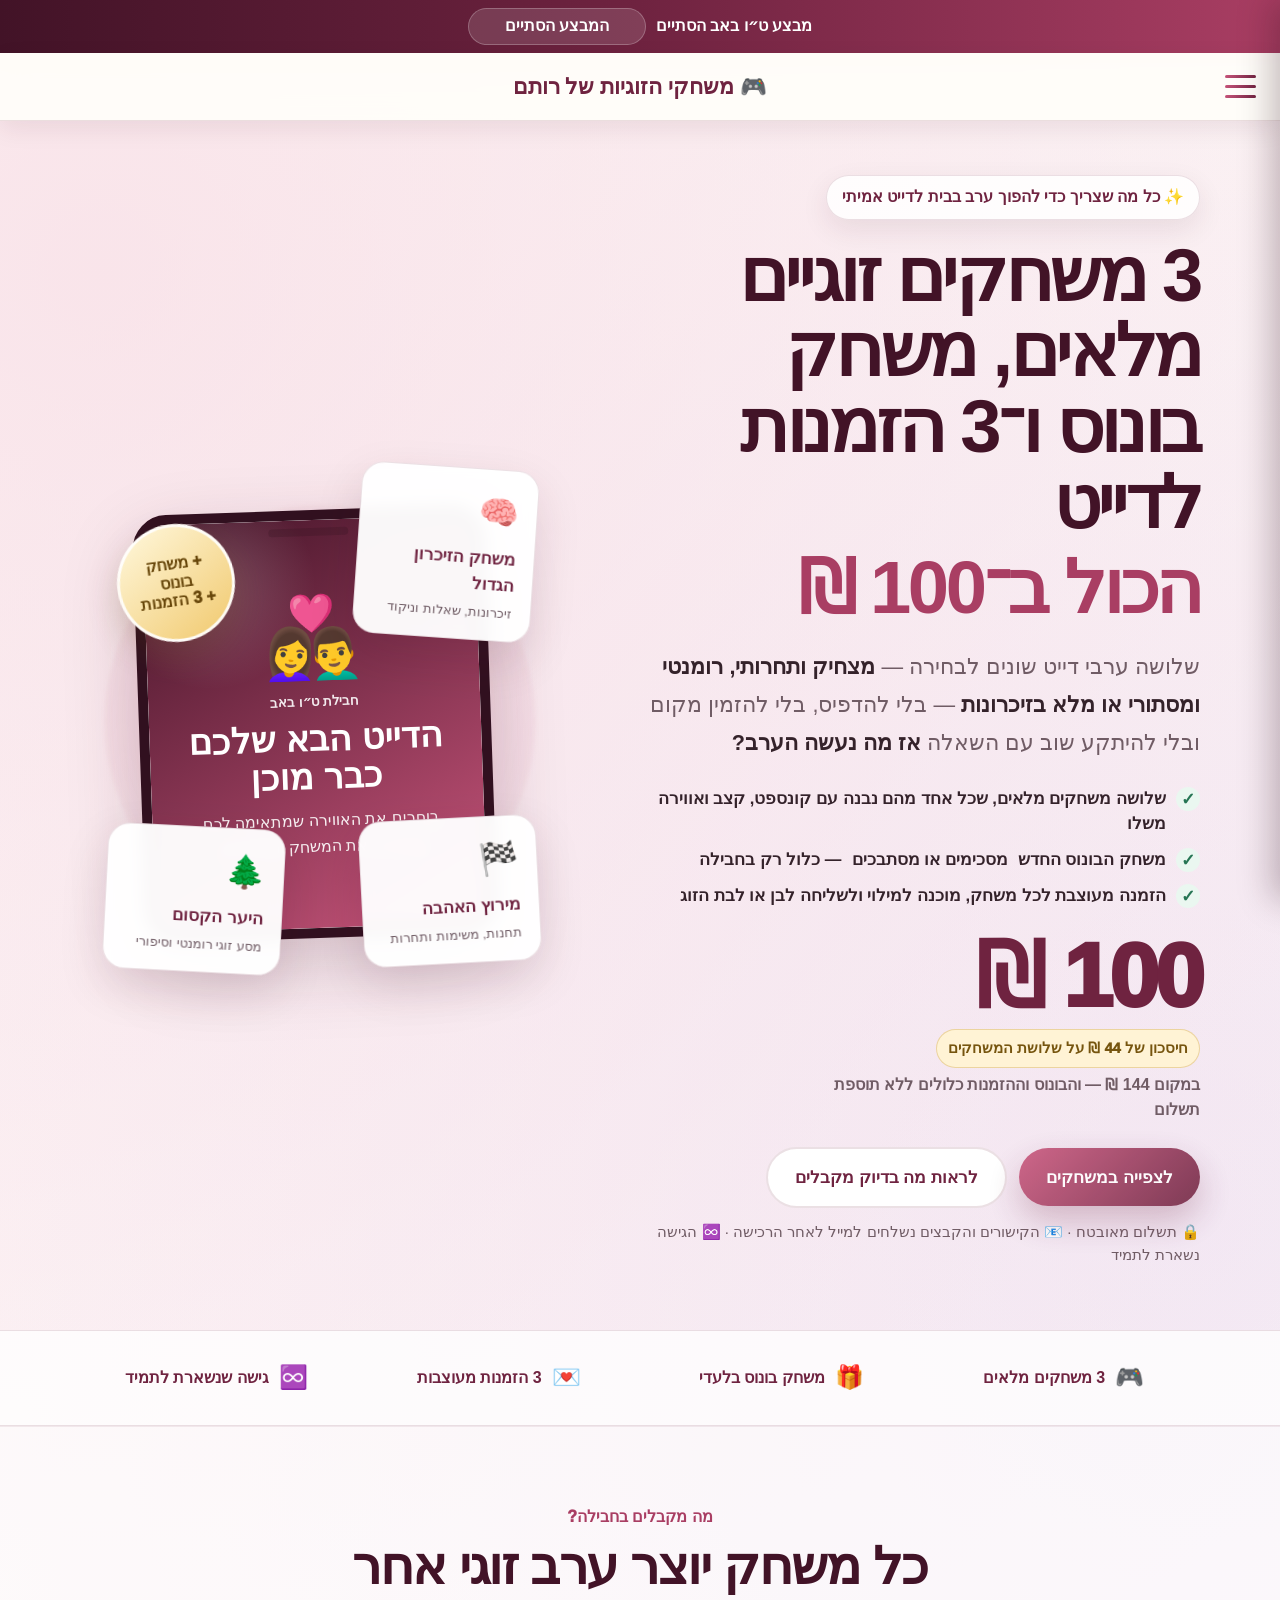
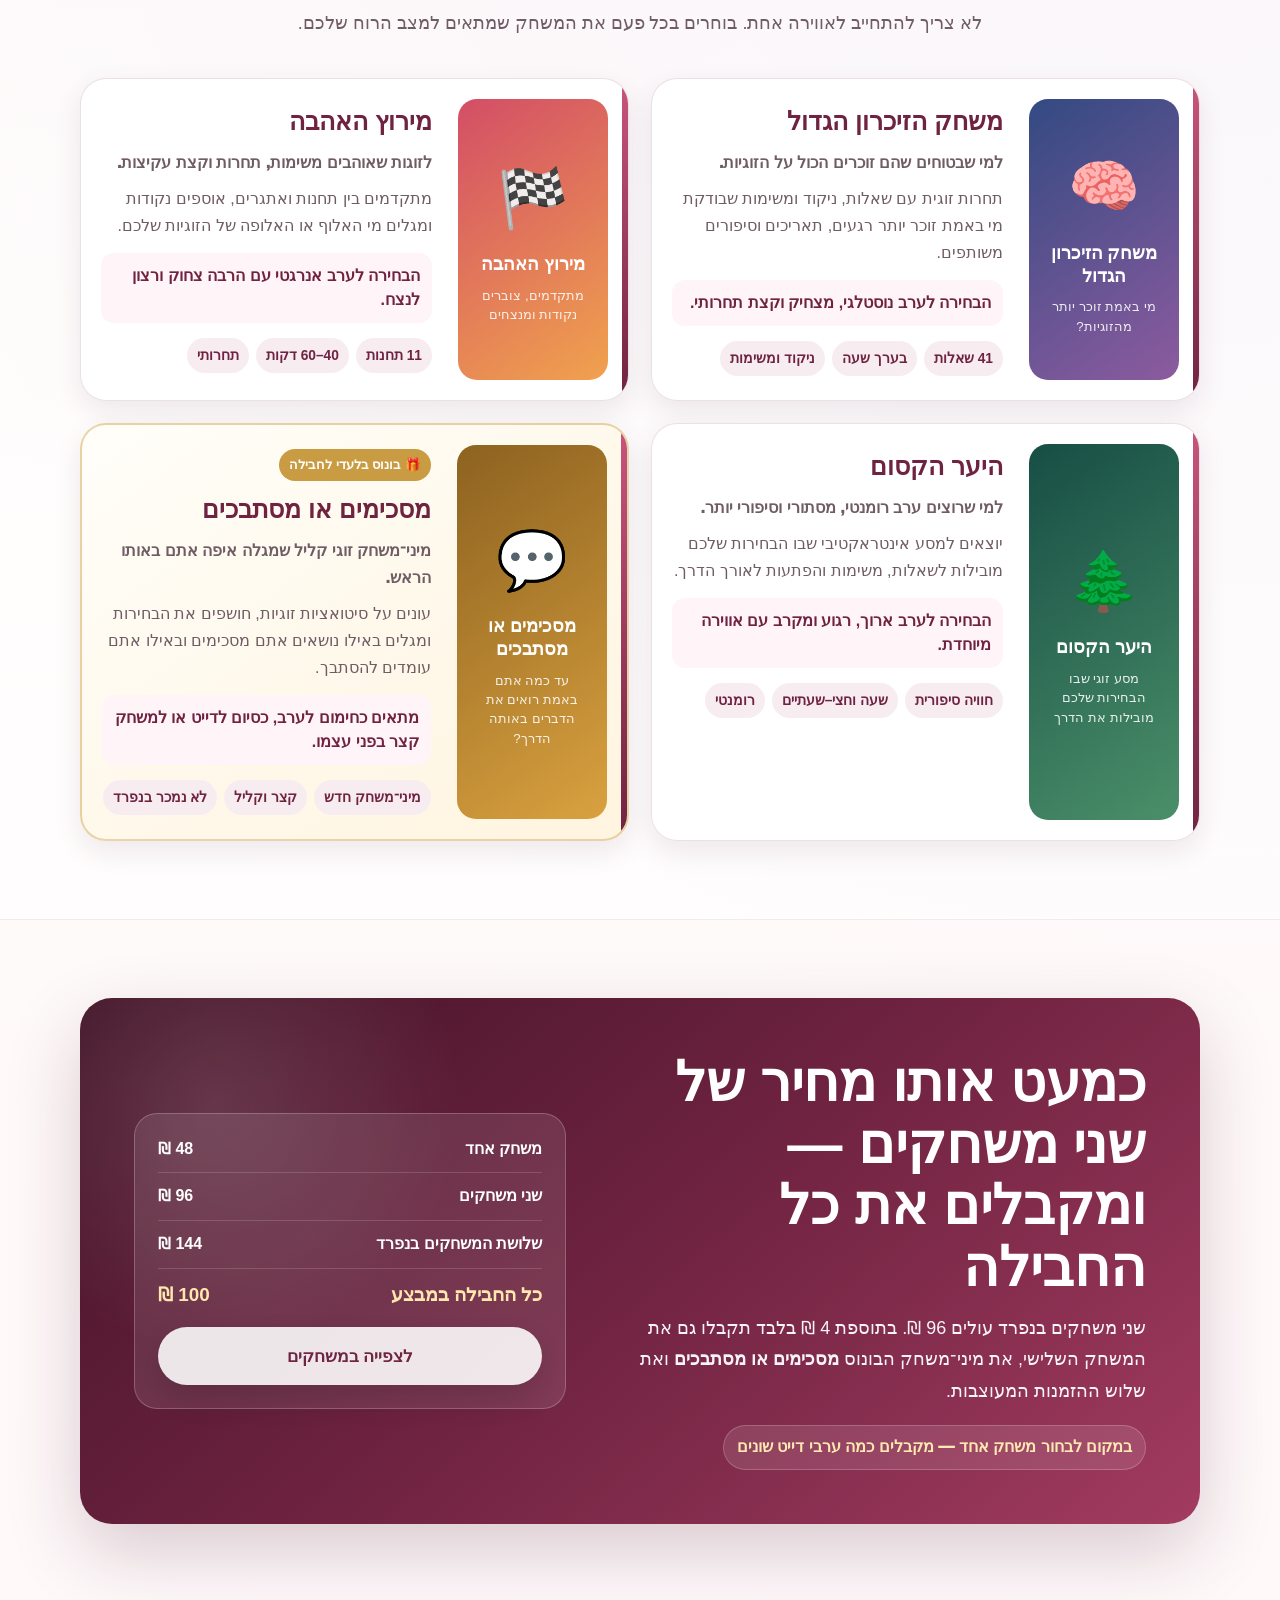
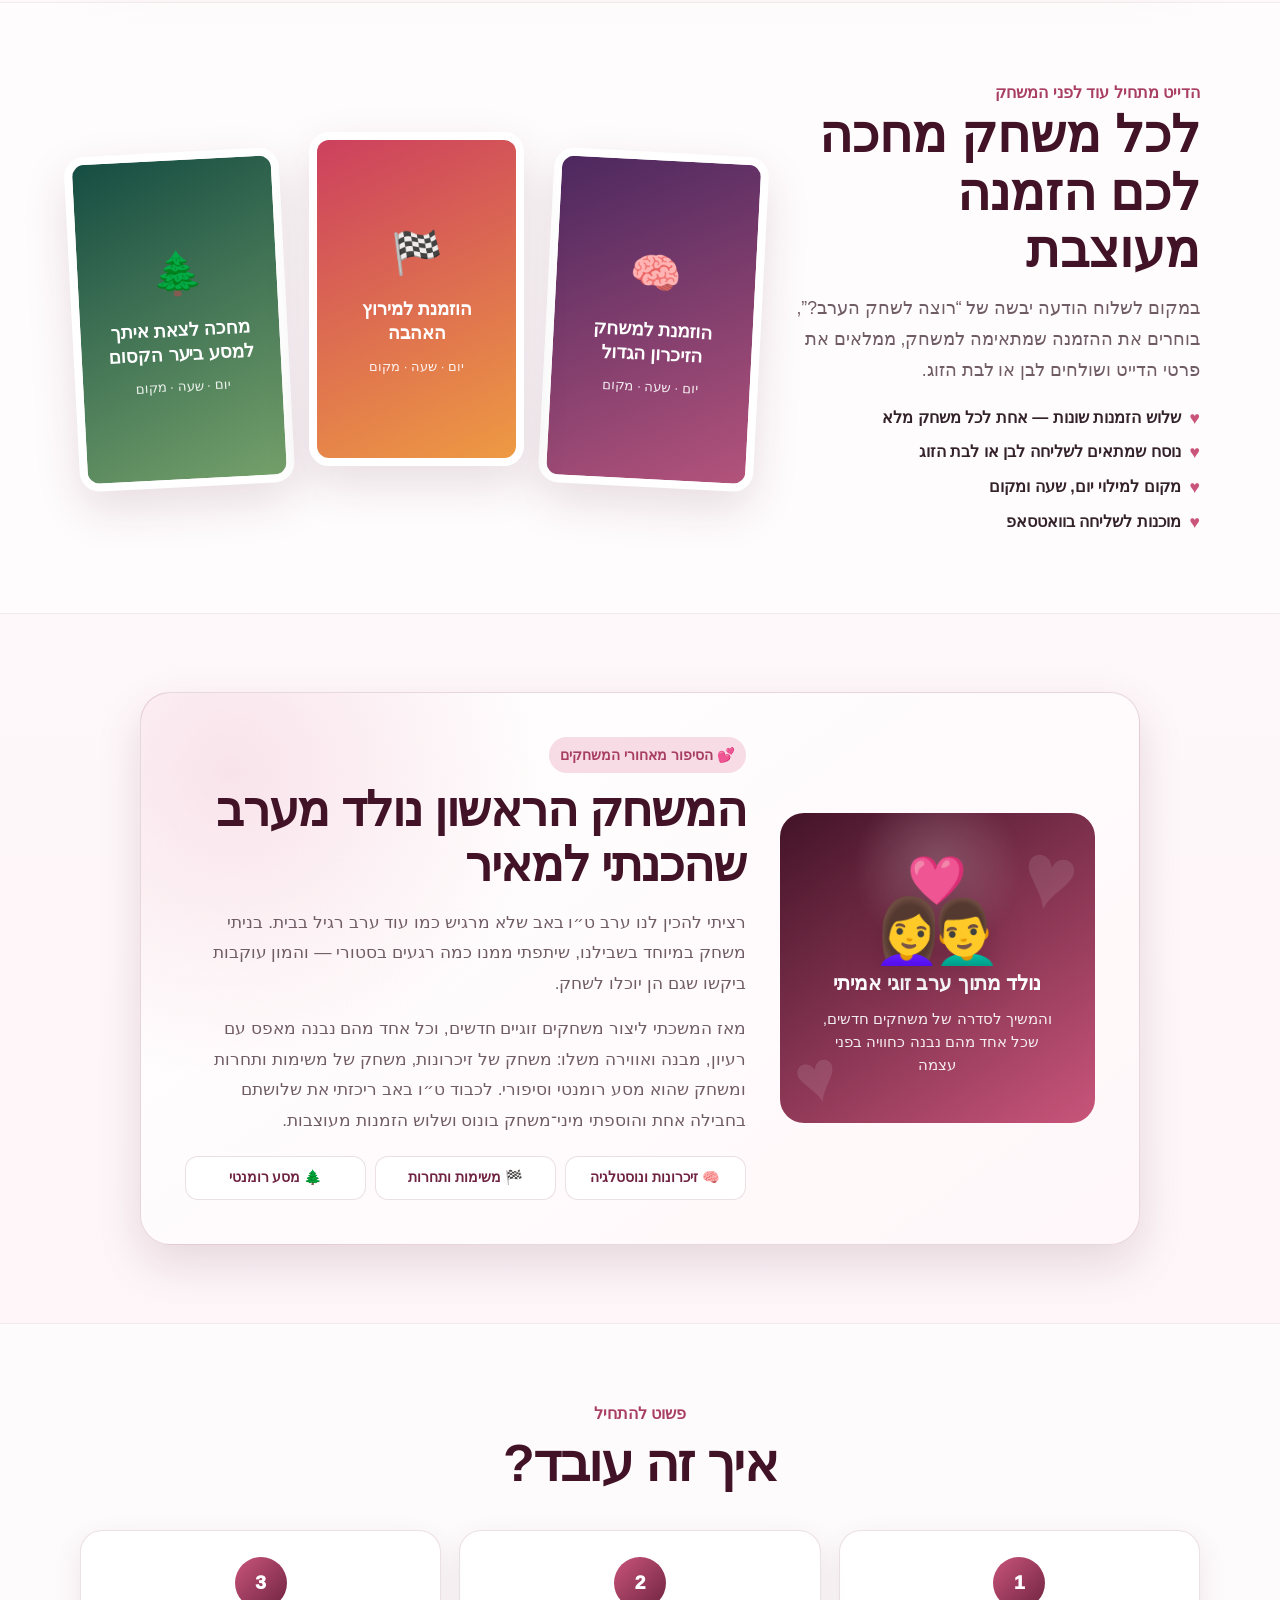
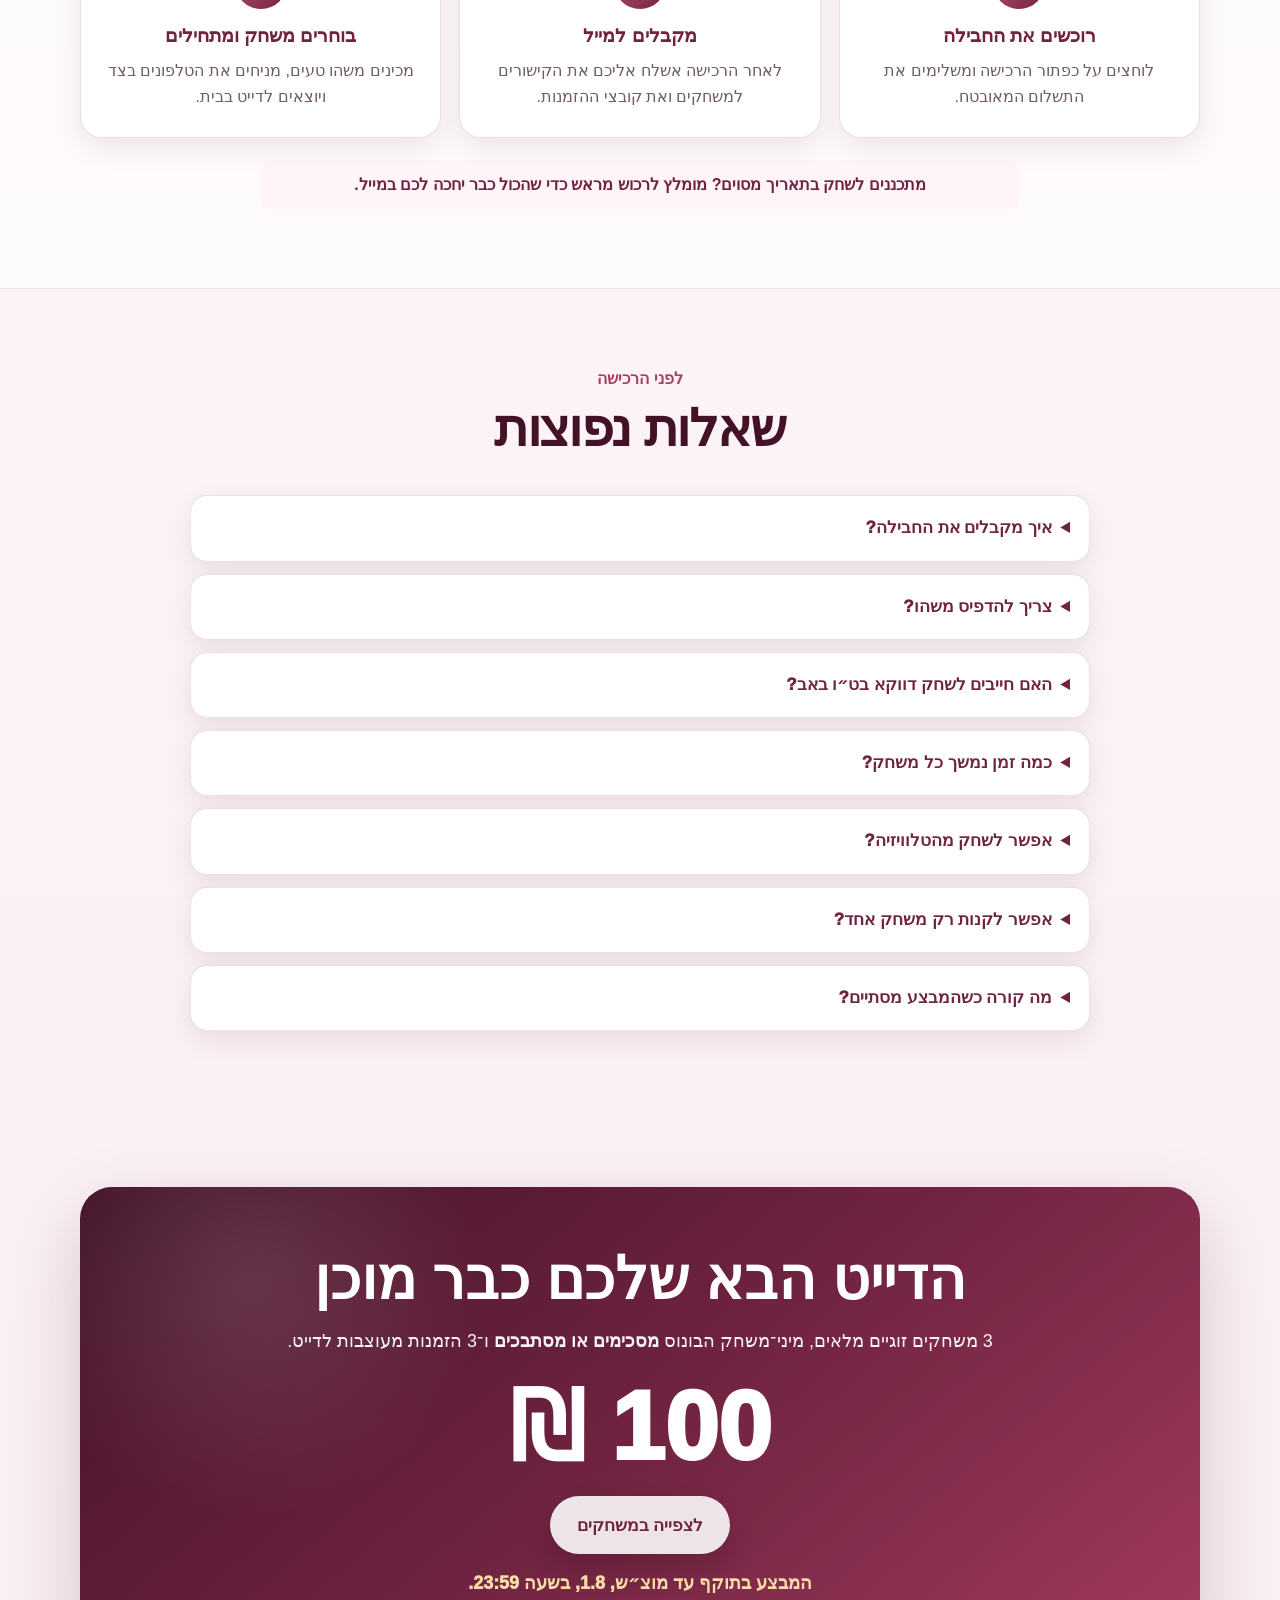
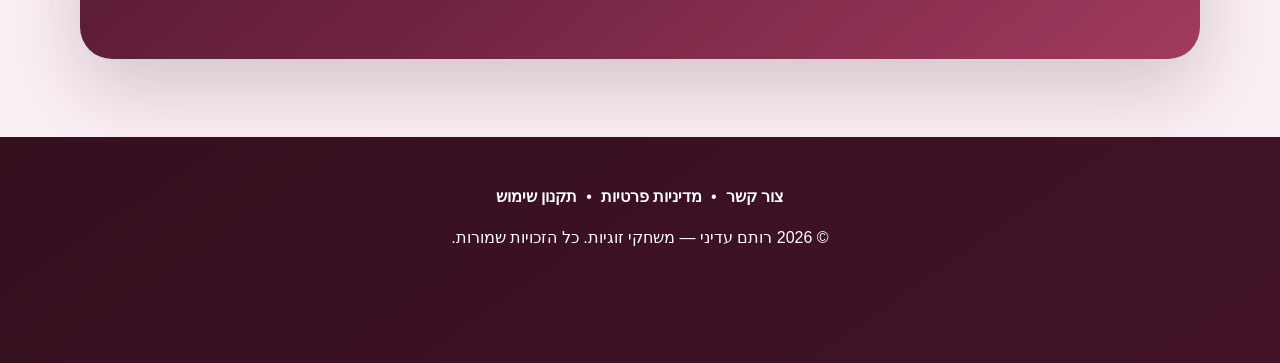
==== commit 0533d259: "Remove image tags from game and invitation sections Removed image elements from game previews and in" ====
--- a/tu-bav.html
+++ b/tu-bav.html
@@ -10,8 +10,6 @@
   <meta property="og:locale" content="he_IL">
   <meta property="og:title" content="חבילת ט״ו באב — 3 משחקים, בונוס ו־3 הזמנות ב־100 ₪">
   <meta property="og:description" content="שלושה משחקים זוגיים מלאים, משחק בונוס ושלוש הזמנות מעוצבות לדייט. הכול דיגיטלי ונשאר שלכם לתמיד.">
-  <meta property="og:image" content="images/tu-bav-share.jpg">
-
   <title>חבילת ט״ו באב | 3 משחקים, בונוס ו־3 הזמנות ב־100 ₪</title>
 
   <style>
@@ -51,8 +49,6 @@
       line-height: 1.55;
       -webkit-font-smoothing: antialiased;
     }
-
-    img { max-width: 100%; display: block; }
     a { color: inherit; }
     button, a { font: inherit; }
     button { color: inherit; }
@@ -603,15 +599,6 @@
       background: #f8edf2;
     }
 
-    .game-preview img {
-      position: absolute;
-      inset: 0;
-      width: 100%;
-      height: 100%;
-      object-fit: cover;
-      z-index: 2;
-    }
-
     .preview-fallback {
       height: 100%;
       min-height: 220px;
@@ -786,15 +773,6 @@
     .invite-card:nth-child(1) { transform: rotate(3deg) translateY(11px); }
     .invite-card:nth-child(2) { transform: translateY(-9px); z-index: 2; }
     .invite-card:nth-child(3) { transform: rotate(-3deg) translateY(11px); }
-
-    .invite-card img {
-      position: absolute;
-      inset: 0;
-      width: 100%;
-      height: 100%;
-      object-fit: cover;
-      z-index: 2;
-    }
 
     .invite-fallback {
       height: 100%;
@@ -1229,7 +1207,6 @@
         <div class="games-grid">
           <article class="game-card">
             <div class="game-preview">
-              <img src="images/memory-preview.jpg" alt="תצוגה מתוך משחק הזיכרון הגדול" onerror="this.hidden=true">
               <div class="preview-fallback memory-bg">
                 <span class="icon" aria-hidden="true">🧠</span>
                 <strong>משחק הזיכרון הגדול</strong>
@@ -1247,7 +1224,6 @@
 
           <article class="game-card">
             <div class="game-preview">
-              <img src="images/race-preview.jpg" alt="תצוגה מתוך מירוץ האהבה" onerror="this.hidden=true">
               <div class="preview-fallback race-bg">
                 <span class="icon" aria-hidden="true">🏁</span>
                 <strong>מירוץ האהבה</strong>
@@ -1265,7 +1241,6 @@
 
           <article class="game-card">
             <div class="game-preview">
-              <img src="images/forest-preview.jpg" alt="תצוגה מתוך משחק היער הקסום" onerror="this.hidden=true">
               <div class="preview-fallback forest-bg">
                 <span class="icon" aria-hidden="true">🌲</span>
                 <strong>היער הקסום</strong>
@@ -1283,7 +1258,6 @@
 
           <article class="game-card bonus">
             <div class="game-preview">
-              <img src="images/agrees-preview.jpg" alt="תצוגה מתוך משחק הבונוס מסכימים או מסתבכים" onerror="this.hidden=true">
               <div class="preview-fallback bonus-bg">
                 <span class="icon" aria-hidden="true">💬</span>
                 <strong>מסכימים או מסתבכים</strong>
@@ -1345,7 +1319,6 @@
 
         <div class="invitation-gallery" aria-label="תצוגה של שלוש ההזמנות המעוצבות">
           <div class="invite-card">
-            <img src="images/memory-invitation.jpg" alt="הזמנה מעוצבת למשחק הזיכרון הגדול" onerror="this.hidden=true">
             <div class="invite-fallback invite-memory">
               <span class="icon" aria-hidden="true">🧠</span>
               <strong>הוזמנת למשחק הזיכרון הגדול</strong>
@@ -1353,7 +1326,6 @@
             </div>
           </div>
           <div class="invite-card">
-            <img src="images/race-invitation.jpg" alt="הזמנה מעוצבת למירוץ האהבה" onerror="this.hidden=true">
             <div class="invite-fallback invite-race">
               <span class="icon" aria-hidden="true">🏁</span>
               <strong>הוזמנת למירוץ האהבה</strong>
@@ -1361,7 +1333,6 @@
             </div>
           </div>
           <div class="invite-card">
-            <img src="images/forest-invitation.jpg" alt="הזמנה מעוצבת ליער הקסום" onerror="this.hidden=true">
             <div class="invite-fallback invite-forest">
               <span class="icon" aria-hidden="true">🌲</span>
               <strong>מחכה לצאת איתך למסע ביער הקסום</strong>
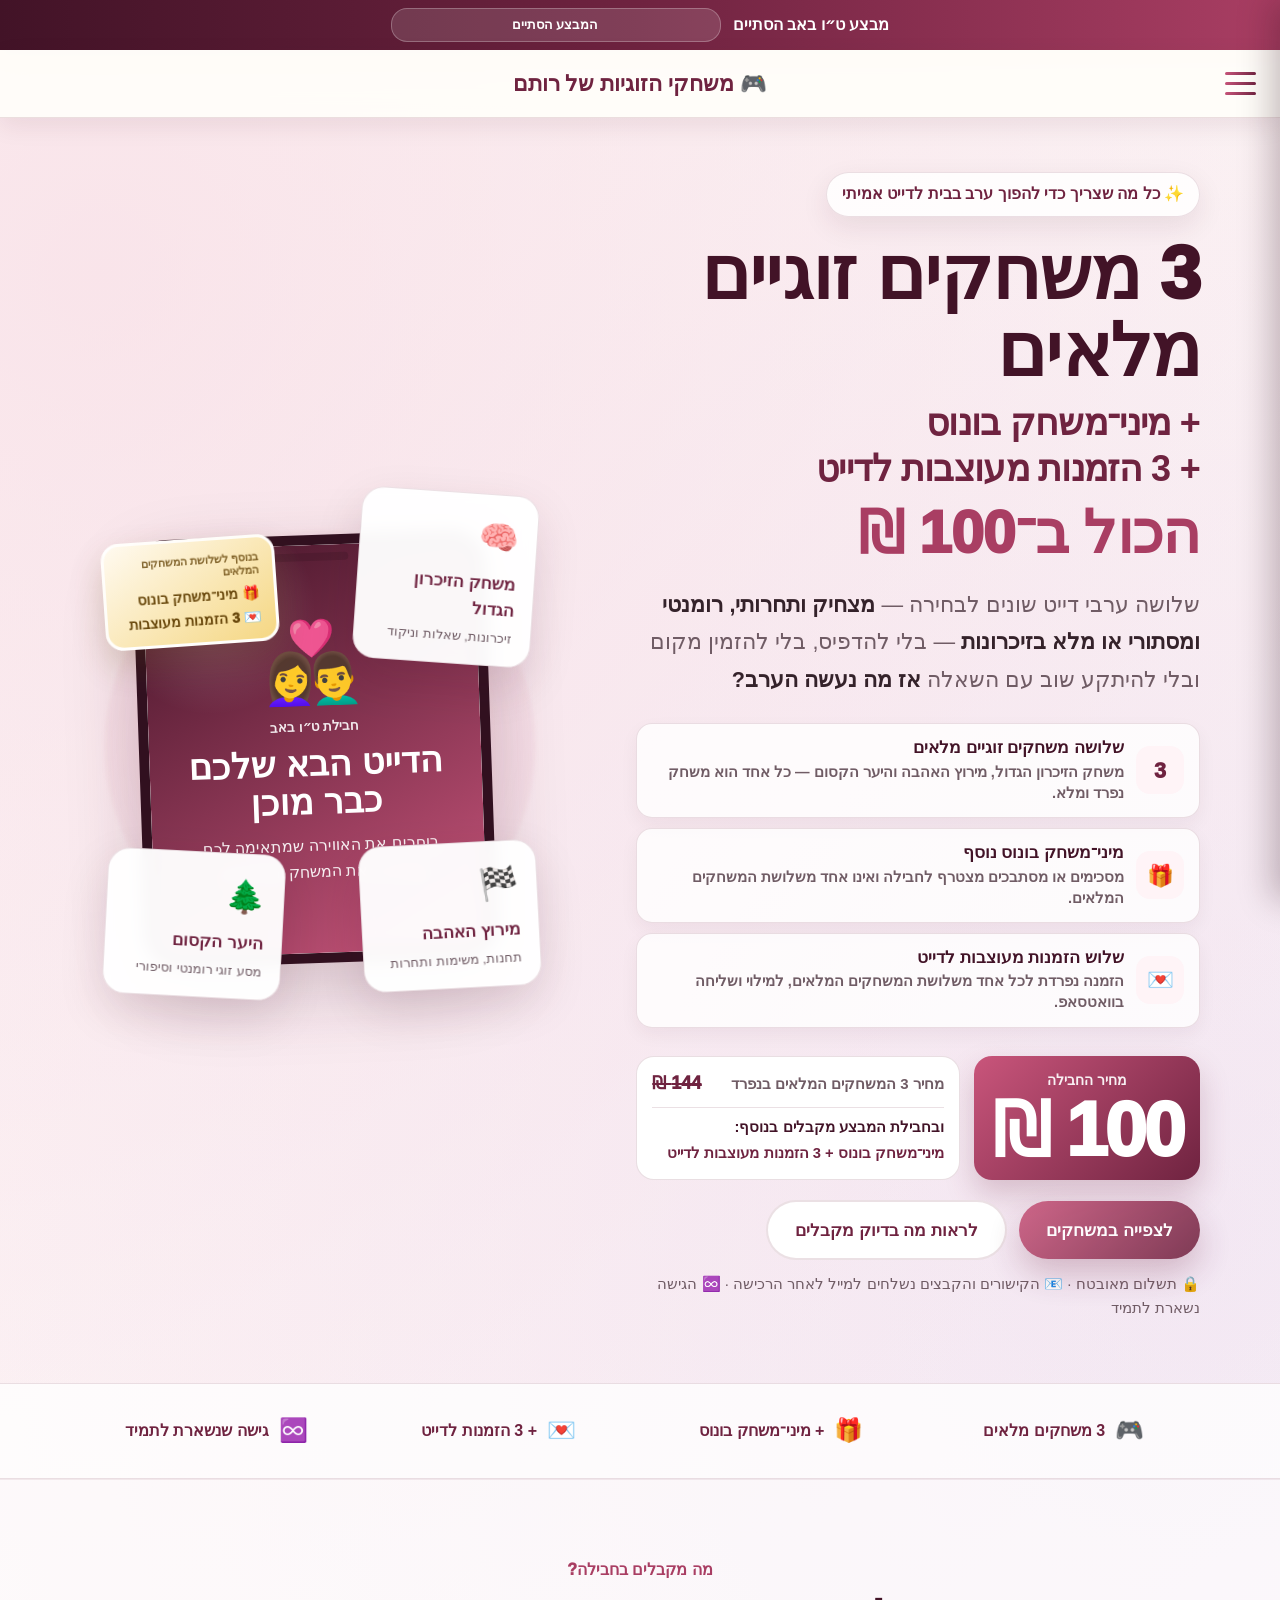
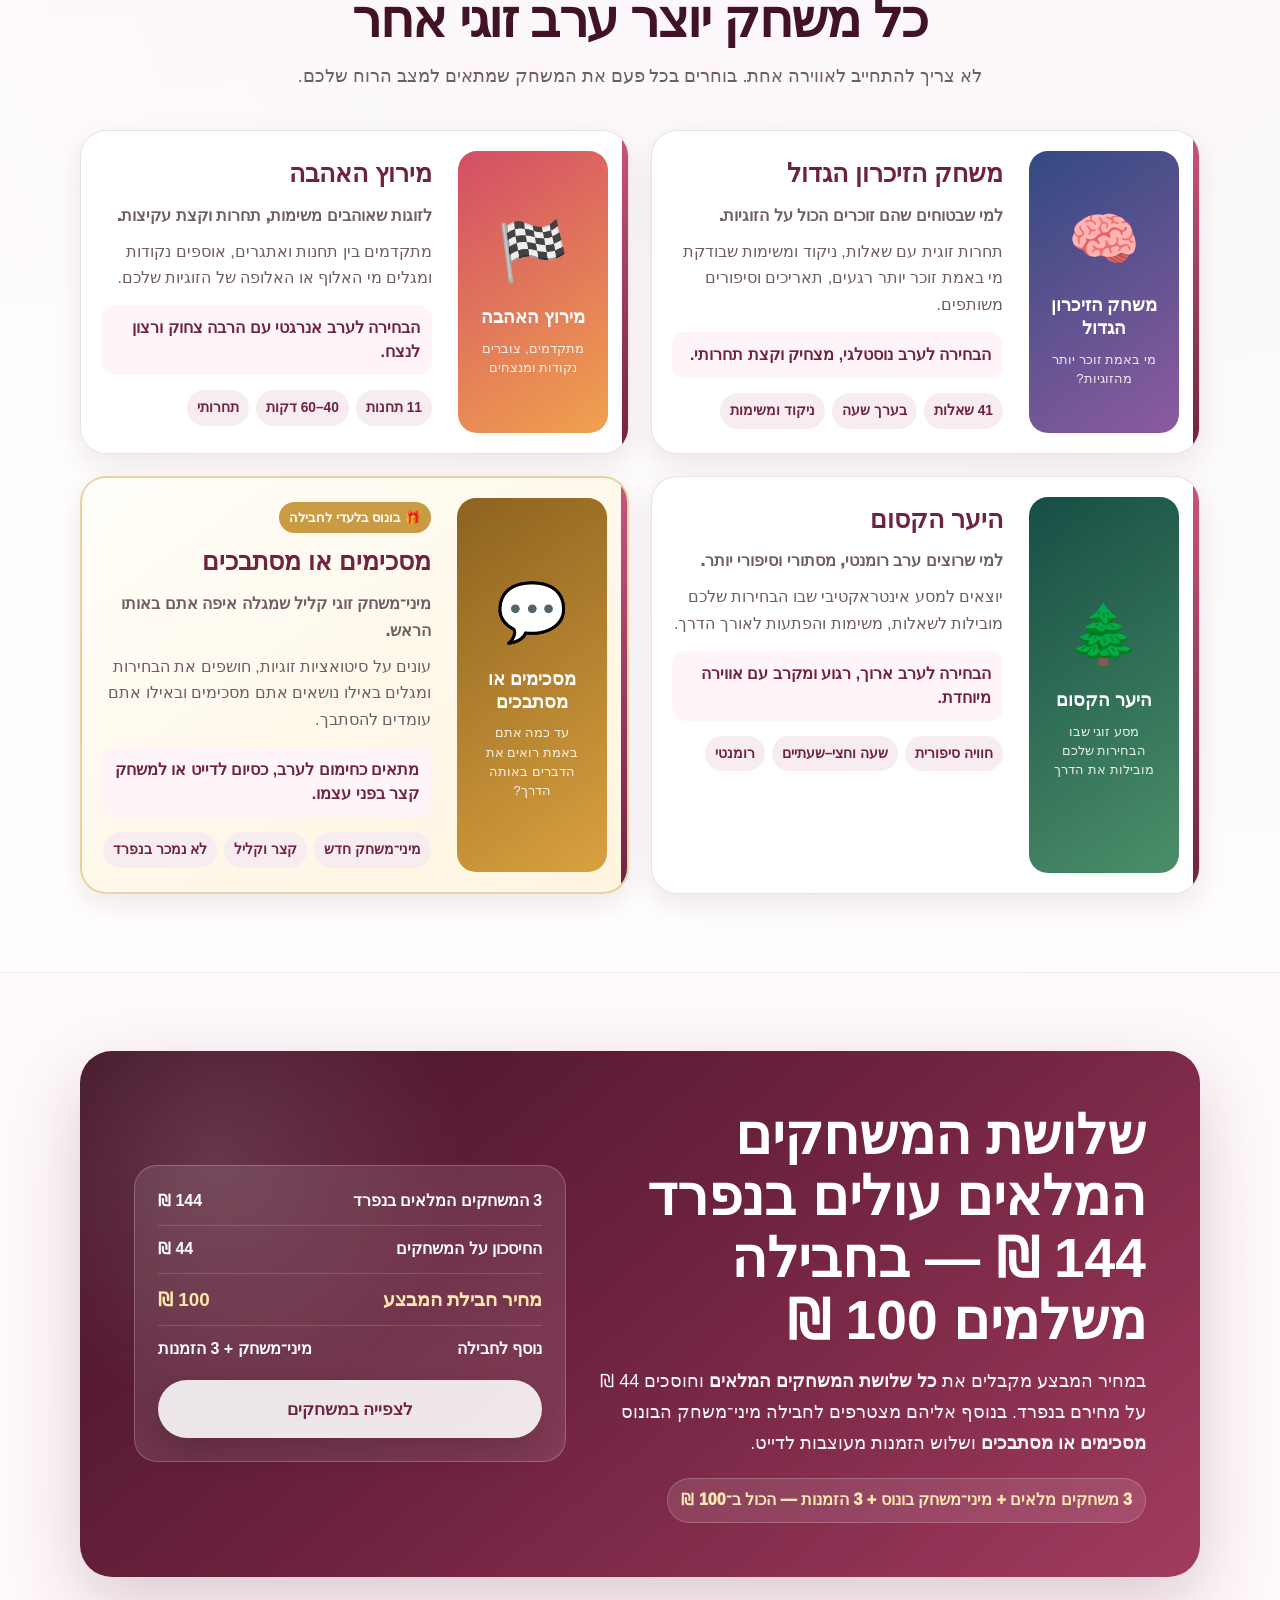
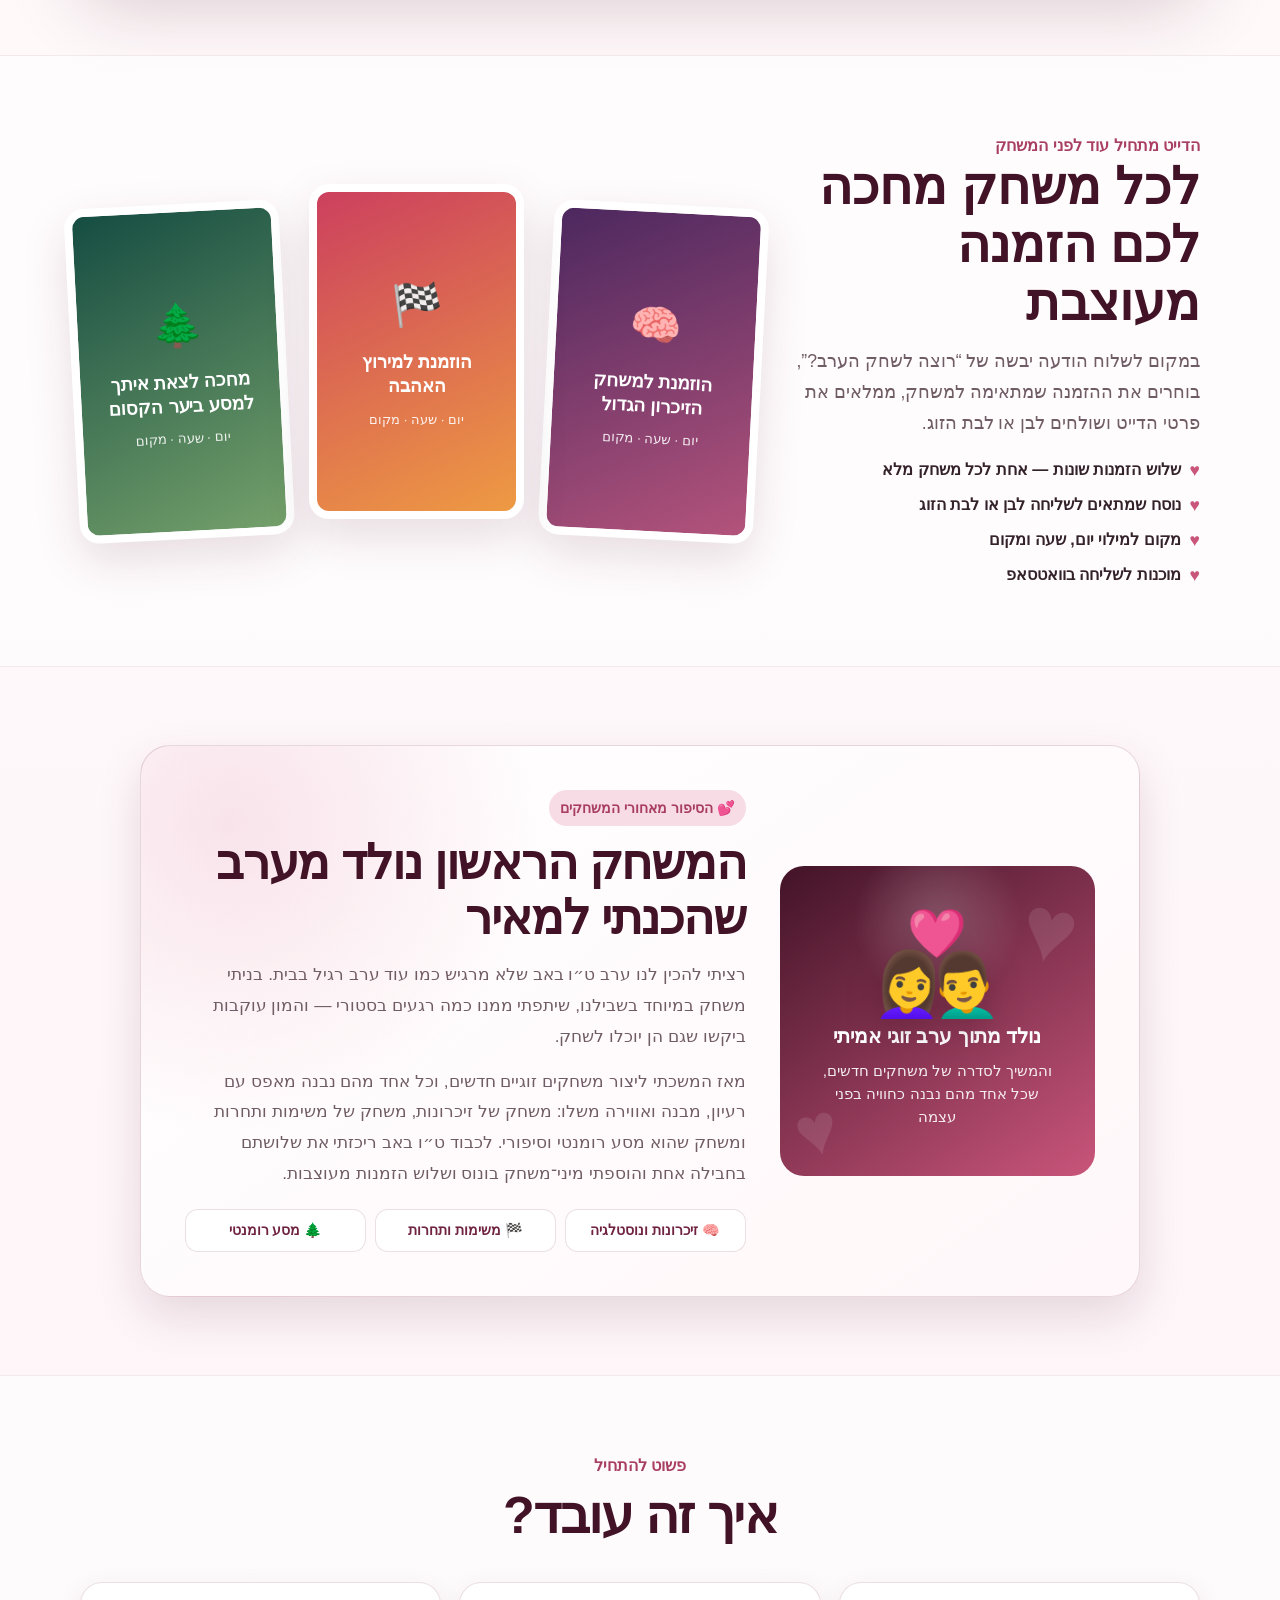
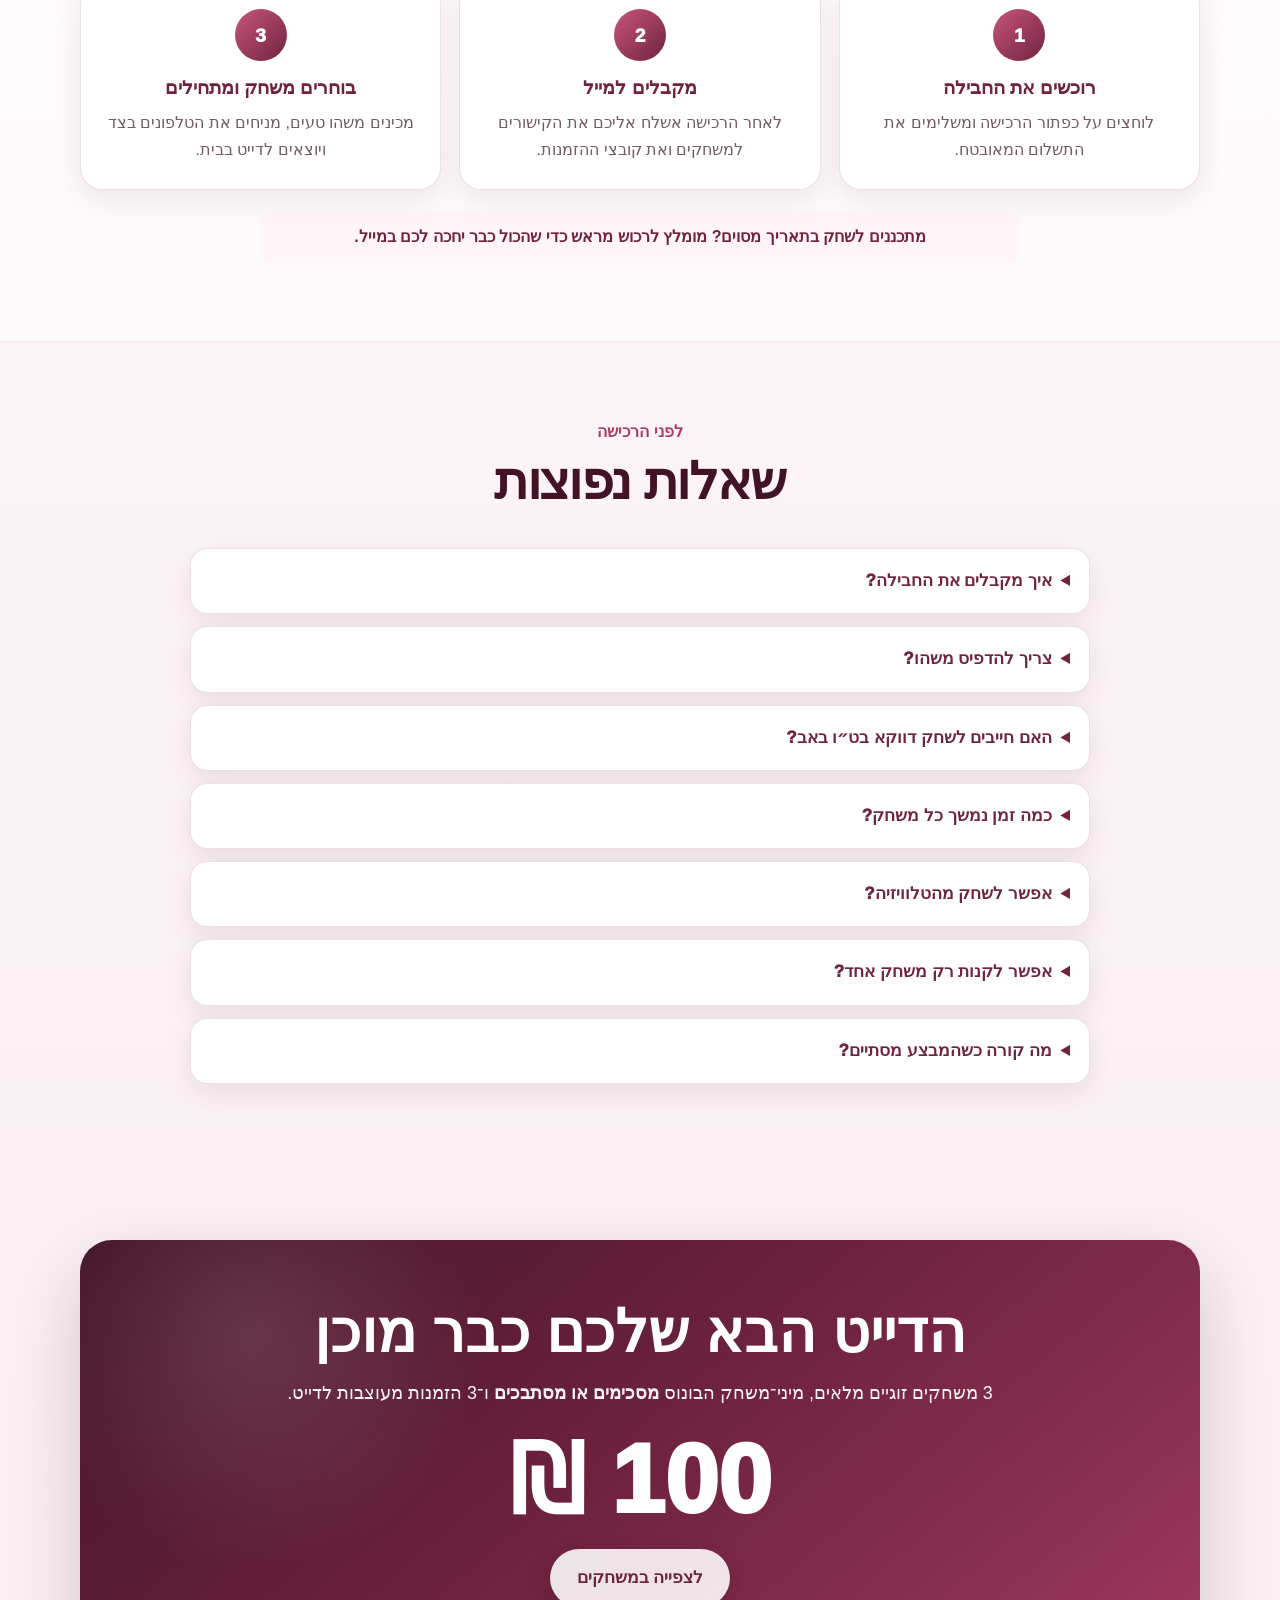
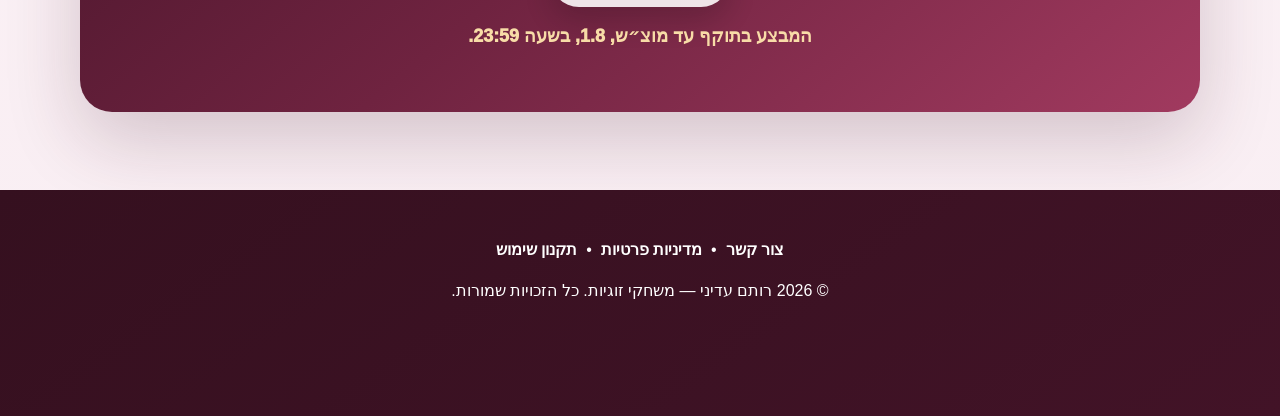
==== commit e7b53de5: "Update tu-bav.html" ====
--- a/tu-bav.html
+++ b/tu-bav.html
@@ -82,21 +82,58 @@
       display: flex;
       justify-content: center;
       align-items: center;
-      gap: 10px;
+      gap: 12px;
       flex-wrap: wrap;
     }
 
+    .announcement-label {
+      line-height: 1.35;
+    }
+
     .countdown {
-      direction: ltr;
-      display: inline-flex;
+      direction: rtl;
+      display: grid;
+      grid-template-columns: auto repeat(4, minmax(48px, 1fr));
+      align-items: center;
+      gap: 6px;
+      min-width: 330px;
+      padding: 6px 8px;
+      border-radius: 16px;
+      border: 1px solid rgba(255,255,255,.26);
+      background: rgba(255,255,255,.13);
+      font-variant-numeric: tabular-nums;
+    }
+
+    .countdown-prefix {
+      padding-inline: 4px 2px;
+      font-size: .82rem;
+      font-weight: 850;
+      white-space: nowrap;
+    }
+
+    .time-unit {
+      min-width: 48px;
+      display: flex;
+      flex-direction: column;
       align-items: center;
       justify-content: center;
-      min-width: 178px;
-      padding: 5px 10px;
-      border-radius: 999px;
-      border: 1px solid rgba(255,255,255,.24);
-      background: rgba(255,255,255,.13);
-      font-variant-numeric: tabular-nums;
+      padding: 3px 5px;
+      border-radius: 10px;
+      background: rgba(255,255,255,.11);
+      line-height: 1.05;
+    }
+
+    .time-unit b {
+      direction: ltr;
+      font-size: 1rem;
+      font-weight: 950;
+    }
+
+    .time-unit small {
+      margin-top: 3px;
+      font-size: .66rem;
+      font-weight: 750;
+      opacity: .9;
     }
 
     #header {
@@ -251,15 +288,33 @@
       margin: 0;
       max-width: 760px;
       color: var(--wine-dark);
+      line-height: 1.04;
+      letter-spacing: -.035em;
+    }
+
+    .hero-title-main {
+      display: block;
       font-size: clamp(2.7rem, 5.8vw, 5rem);
-      line-height: 1.02;
-      letter-spacing: -.045em;
-    }
-
-    .hero h1 strong {
+      font-weight: 950;
+    }
+
+    .hero-title-extra {
+      display: grid;
+      gap: 4px;
+      margin-top: 12px;
+      color: var(--wine);
+      font-size: clamp(1.55rem, 3.1vw, 2.25rem);
+      font-weight: 900;
+      line-height: 1.18;
+      letter-spacing: -.02em;
+    }
+
+    .hero h1 > strong {
       display: block;
-      margin-top: 10px;
+      margin-top: 12px;
       color: var(--rose-dark);
+      font-size: clamp(2.25rem, 4.6vw, 3.8rem);
+      font-weight: 950;
     }
 
     .hero-lead {
@@ -272,74 +327,134 @@
 
     .hero-lead b { color: var(--text); }
 
-    .hero-benefits {
+    .bundle-clarity {
       display: grid;
       gap: 10px;
       width: min(720px, 100%);
       margin: 24px 0 0;
-      padding: 0;
-      list-style: none;
+    }
+
+    .clarity-item {
+      display: grid;
+      grid-template-columns: 48px minmax(0, 1fr);
+      gap: 12px;
+      align-items: center;
+      padding: 13px 15px;
+      border: 1px solid var(--line);
+      border-radius: 16px;
+      background: rgba(255,255,255,.8);
+      box-shadow: 0 7px 18px rgba(66,19,39,.05);
       text-align: right;
     }
 
-    .hero-benefits li {
+    .clarity-mark {
+      width: 48px;
+      height: 48px;
+      display: grid;
+      place-items: center;
+      border-radius: 14px;
+      color: var(--wine);
+      background: var(--pink-wash);
+      font-size: 1.35rem;
+      font-weight: 950;
+    }
+
+    .clarity-item strong {
+      display: block;
+      color: var(--wine-dark);
+      font-size: 1.04rem;
+      line-height: 1.3;
+    }
+
+    .clarity-item small {
+      display: block;
+      margin-top: 3px;
+      color: var(--muted);
+      font-size: .91rem;
+      font-weight: 650;
+      line-height: 1.45;
+    }
+
+    .price-block {
+      display: grid;
+      grid-template-columns: auto minmax(260px, 1fr);
+      align-items: stretch;
+      gap: 14px;
+      width: min(720px, 100%);
+      margin-top: 28px;
+    }
+
+    .price-main {
+      min-width: 185px;
       display: flex;
-      align-items: flex-start;
-      gap: 10px;
-      font-size: 1.04rem;
-      font-weight: 780;
-    }
-
-    .hero-benefits li::before {
-      content: "✓";
-      width: 24px;
-      height: 24px;
-      flex: 0 0 24px;
-      display: grid;
-      place-items: center;
-      margin-top: 1px;
-      border-radius: 50%;
-      color: var(--green);
-      background: #eaf7f0;
+      flex-direction: column;
+      justify-content: center;
+      padding: 14px 18px;
+      border-radius: 18px;
+      color: #fff;
+      background: linear-gradient(135deg, var(--rose), var(--wine));
+      box-shadow: 0 14px 30px rgba(111,35,64,.22);
+      text-align: center;
+    }
+
+    .price-label {
+      margin-bottom: 5px;
+      font-size: .88rem;
+      font-weight: 850;
+      opacity: .92;
+    }
+
+    .hero-price {
+      font-size: clamp(3.1rem, 6vw, 4.7rem);
       font-weight: 950;
-    }
-
-    .price-block {
+      line-height: .92;
+      letter-spacing: -.04em;
+      white-space: nowrap;
+    }
+
+    .price-context {
+      display: grid;
+      gap: 9px;
+      padding: 13px 15px;
+      border: 1px solid rgba(111,35,64,.15);
+      border-radius: 18px;
+      color: var(--muted);
+      background: #fff;
+      line-height: 1.45;
+    }
+
+    .price-compare-row {
       display: flex;
-      align-items: flex-end;
+      align-items: center;
+      justify-content: space-between;
       gap: 14px;
-      flex-wrap: wrap;
-      margin-top: 28px;
-    }
-
-    .hero-price {
+      padding-bottom: 9px;
+      border-bottom: 1px solid var(--line);
+      font-size: .94rem;
+      font-weight: 800;
+    }
+
+    .price-compare-row del {
       color: var(--wine);
-      font-size: clamp(3.8rem, 7vw, 5.7rem);
+      font-size: 1.12rem;
       font-weight: 950;
-      line-height: .88;
-      letter-spacing: -.045em;
-    }
-
-    .price-context {
-      max-width: 390px;
-      padding-bottom: 4px;
-      color: var(--muted);
-      font-weight: 800;
-      line-height: 1.55;
-    }
-
-    .saving-pill {
-      display: inline-flex;
-      align-items: center;
-      gap: 6px;
-      margin-bottom: 5px;
-      padding: 7px 11px;
-      border-radius: 999px;
-      color: #76550f;
-      background: var(--gold-soft);
-      border: 1px solid rgba(201,155,66,.36);
+      white-space: nowrap;
+      text-decoration-thickness: 2px;
+    }
+
+    .price-extra-copy {
+      display: grid;
+      gap: 3px;
       font-size: .92rem;
-      font-weight: 950;
+    }
+
+    .price-extra-copy strong {
+      color: var(--wine-dark);
+    }
+
+    .price-extra-copy span {
+      color: var(--wine);
+      font-weight: 850;
     }
 
     .cta-row {
@@ -476,23 +591,34 @@
 
     .bonus-sticker {
       position: absolute;
-      left: 12px;
-      top: 58px;
+      left: -2px;
+      top: 48px;
       z-index: 7;
-      width: 118px;
-      height: 118px;
-      display: grid;
-      place-items: center;
-      padding: 14px;
-      border-radius: 50%;
+      width: 174px;
+      display: grid;
+      gap: 7px;
+      padding: 13px 14px;
+      border-radius: 18px;
       color: #68470b;
-      background: linear-gradient(145deg, #fff8dd, #f1c96e);
-      border: 3px solid rgba(255,255,255,.9);
+      background: linear-gradient(145deg, #fffaf0, #f5d783);
+      border: 3px solid rgba(255,255,255,.94);
       box-shadow: 0 15px 34px rgba(100,70,12,.2);
-      text-align: center;
+      text-align: right;
+      line-height: 1.2;
+      transform: rotate(-4deg);
+    }
+
+    .bonus-sticker small {
+      font-size: .7rem;
+      font-weight: 850;
+      opacity: .82;
+    }
+
+    .bonus-sticker strong,
+    .bonus-sticker span {
+      display: block;
+      font-size: .88rem;
       font-weight: 950;
-      line-height: 1.15;
-      transform: rotate(-8deg);
     }
 
     .quick-proof {
@@ -979,9 +1105,9 @@
       .creator-card { grid-template-columns: 1fr; }
 
       .hero-copy { text-align: center; }
-      .hero-lead, .hero-benefits { margin-inline: auto; }
-      .hero-benefits { max-width: 680px; text-align: right; }
-      .price-block, .cta-row { justify-content: center; }
+      .hero-lead, .bundle-clarity, .price-block { margin-inline: auto; }
+      .bundle-clarity { max-width: 680px; }
+      .cta-row { justify-content: center; }
       .microcopy { text-align: center; }
       .hero-visual { min-height: 530px; }
       .quick-proof-grid { grid-template-columns: repeat(2, 1fr); }
@@ -998,11 +1124,33 @@
 
     @media (max-width: 640px) {
       .container { width: min(100% - 22px,var(--container)); }
-      .announcement { font-size: .86rem; }
-      .countdown { min-width: 158px; }
+      .announcement { padding: 8px 10px; font-size: .84rem; }
+      .announcement-inner { flex-direction: column; gap: 6px; }
+      .announcement-label { font-size: .8rem; }
+      .countdown {
+        width: min(100%, 340px);
+        min-width: 0;
+        grid-template-columns: repeat(4, 1fr);
+        gap: 5px;
+        padding: 5px;
+        border-radius: 13px;
+      }
+      .countdown-prefix { display: none; }
+      .time-unit { min-width: 0; padding: 4px 2px; }
+      .time-unit b { font-size: .93rem; }
+      .time-unit small { font-size: .61rem; }
       .hero { padding: 32px 0 46px; }
-      .hero h1 { font-size: clamp(2.35rem,11.5vw,3.75rem); }
-      .hero-benefits li { font-size: .98rem; }
+      .hero-title-main { font-size: clamp(2.25rem, 10.8vw, 3.3rem); }
+      .hero-title-extra { margin-top: 10px; font-size: clamp(1.3rem, 6.1vw, 1.72rem); }
+      .hero h1 > strong { margin-top: 10px; font-size: clamp(2rem, 9.5vw, 2.85rem); }
+      .clarity-item { grid-template-columns: 42px minmax(0,1fr); gap: 10px; padding: 11px 12px; }
+      .clarity-mark { width: 42px; height: 42px; border-radius: 12px; font-size: 1.15rem; }
+      .clarity-item strong { font-size: .98rem; }
+      .clarity-item small { font-size: .85rem; }
+      .price-block { grid-template-columns: 1fr; }
+      .price-main { min-width: 0; padding: 13px 16px; }
+      .hero-price { font-size: 3.25rem; }
+      .price-context { text-align: right; }
       .cta-row .cta, .final-offer .cta { width: 100%; }
       .section { padding: 56px 0; }
       .hero-visual { min-height: 470px; }
@@ -1010,7 +1158,8 @@
       .device { inset: 38px 28px 34px 24px; }
       .mini-game { width: 145px; min-height: 112px; padding: 14px; }
       .mini-game small { display: none; }
-      .bonus-sticker { width: 98px; height: 98px; left: 3px; top: 56px; font-size: .88rem; }
+      .bonus-sticker { width: 156px; left: 0; top: 48px; padding: 11px 12px; }
+      .bonus-sticker strong, .bonus-sticker span { font-size: .8rem; }
       .quick-proof-grid { grid-template-columns: 1fr 1fr; }
       .quick-proof-item { font-size: .88rem; gap: 7px; }
       .game-card { grid-template-columns: 1fr; padding: 18px; }
@@ -1047,6 +1196,16 @@
       .mobile-cta small { display: block; font-weight: 650; opacity: .9; }
     }
 
+    @media (max-width: 420px) {
+      .announcement-label { font-size: .75rem; }
+      .countdown { width: 100%; }
+      .hero-lead { font-size: 1rem; line-height: 1.65; }
+      .price-compare-row { align-items: flex-start; font-size: .88rem; }
+      .price-extra-copy { font-size: .86rem; }
+      .bonus-sticker { width: 146px; top: 54px; }
+      .quick-proof-grid { grid-template-columns: 1fr; }
+    }
+
     @media (max-width: 520px) {
       #header { min-height: 62px; padding: 13px 18px; }
       #header h1 { font-size: 1.14rem; }
@@ -1085,8 +1244,14 @@
   <div class="sticky-stack">
     <div class="announcement" id="announcement">
       <div class="announcement-inner">
-        <span>💝 מחיר המבצע בתוקף עד מוצ״ש ב־23:59</span>
-        <span class="countdown" id="countdown" aria-live="polite">טוען...</span>
+        <span class="announcement-label">💝 המבצע מסתיים במוצ״ש, 1.8, בשעה 23:59</span>
+        <div class="countdown" id="countdown" aria-live="polite" aria-label="הזמן שנותר לסיום המבצע">
+          <span class="countdown-prefix">נותרו:</span>
+          <span class="time-unit"><b id="countdown-days">--</b><small>ימים</small></span>
+          <span class="time-unit"><b id="countdown-hours">--</b><small>שעות</small></span>
+          <span class="time-unit"><b id="countdown-minutes">--</b><small>דקות</small></span>
+          <span class="time-unit"><b id="countdown-seconds">--</b><small>שניות</small></span>
+        </div>
       </div>
     </div>
 
@@ -1121,7 +1286,11 @@
         <div class="hero-copy">
           <span class="eyebrow">✨ כל מה שצריך כדי להפוך ערב בבית לדייט אמיתי</span>
           <h1>
-            3 משחקים זוגיים מלאים, משחק בונוס ו־3 הזמנות לדייט
+            <span class="hero-title-main">3 משחקים זוגיים מלאים</span>
+            <span class="hero-title-extra">
+              <span>+ מיני־משחק בונוס</span>
+              <span>+ 3 הזמנות מעוצבות לדייט</span>
+            </span>
             <strong>הכול ב־100 ₪</strong>
           </h1>
 
@@ -1130,17 +1299,46 @@
             בלי להדפיס, בלי להזמין מקום ובלי להיתקע שוב עם השאלה <b>אז מה נעשה הערב?</b>
           </p>
 
-          <ul class="hero-benefits">
-            <li>שלושה משחקים מלאים, שכל אחד מהם נבנה עם קונספט, קצב ואווירה משלו</li>
-            <li>משחק הבונוס החדש <strong>מסכימים או מסתבכים</strong> — כלול רק בחבילה</li>
-            <li>הזמנה מעוצבת לכל משחק, מוכנה למילוי ולשליחה לבן או לבת הזוג</li>
-          </ul>
-
-          <div class="price-block">
-            <span class="hero-price">100 ₪</span>
+          <div class="bundle-clarity" aria-label="תכולת חבילת ט״ו באב">
+            <article class="clarity-item">
+              <span class="clarity-mark" aria-hidden="true">3</span>
+              <div>
+                <strong>שלושה משחקים זוגיים מלאים</strong>
+                <small>משחק הזיכרון הגדול, מירוץ האהבה והיער הקסום — כל אחד הוא משחק נפרד ומלא.</small>
+              </div>
+            </article>
+
+            <article class="clarity-item">
+              <span class="clarity-mark" aria-hidden="true">🎁</span>
+              <div>
+                <strong>מיני־משחק בונוס נוסף</strong>
+                <small>מסכימים או מסתבכים מצטרף לחבילה ואינו אחד משלושת המשחקים המלאים.</small>
+              </div>
+            </article>
+
+            <article class="clarity-item">
+              <span class="clarity-mark" aria-hidden="true">💌</span>
+              <div>
+                <strong>שלוש הזמנות מעוצבות לדייט</strong>
+                <small>הזמנה נפרדת לכל אחד משלושת המשחקים המלאים, למילוי ושליחה בוואטסאפ.</small>
+              </div>
+            </article>
+          </div>
+
+          <div class="price-block" aria-label="פירוט מחיר החבילה">
+            <div class="price-main">
+              <span class="price-label">מחיר החבילה</span>
+              <span class="hero-price">100 ₪</span>
+            </div>
             <div class="price-context">
-              <span class="saving-pill">חיסכון של 44 ₪ על שלושת המשחקים</span><br>
-              במקום 144 ₪ — והבונוס וההזמנות כלולים ללא תוספת תשלום
+              <div class="price-compare-row">
+                <span>מחיר 3 המשחקים המלאים בנפרד</span>
+                <del>144 ₪</del>
+              </div>
+              <div class="price-extra-copy">
+                <strong>ובחבילת המבצע מקבלים בנוסף:</strong>
+                <span>מיני־משחק בונוס + 3 הזמנות מעוצבות לדייט</span>
+              </div>
             </div>
           </div>
 
@@ -1181,7 +1379,11 @@
               <small>מסע זוגי רומנטי וסיפורי</small>
             </div>
 
-            <div class="bonus-sticker">+ משחק בונוס<br>+ 3 הזמנות</div>
+            <div class="bonus-sticker" aria-label="התוספות שמקבלים בחבילה">
+              <small>בנוסף לשלושת המשחקים המלאים</small>
+              <strong>🎁 מיני־משחק בונוס</strong>
+              <span>💌 3 הזמנות מעוצבות</span>
+            </div>
           </div>
         </div>
       </div>
@@ -1190,8 +1392,8 @@
     <section class="quick-proof" aria-label="יתרונות החבילה">
       <div class="container quick-proof-grid">
         <div class="quick-proof-item"><span>🎮</span>3 משחקים מלאים</div>
-        <div class="quick-proof-item"><span>🎁</span>משחק בונוס בלעדי</div>
-        <div class="quick-proof-item"><span>💌</span>3 הזמנות מעוצבות</div>
+        <div class="quick-proof-item"><span>🎁</span>+ מיני־משחק בונוס</div>
+        <div class="quick-proof-item"><span>💌</span>+ 3 הזמנות לדייט</div>
         <div class="quick-proof-item"><span>♾️</span>גישה שנשארת לתמיד</div>
       </div>
     </section>
@@ -1281,19 +1483,20 @@
       <div class="container">
         <div class="value-box">
           <div class="value-copy">
-            <h2>כמעט אותו מחיר של שני משחקים — ומקבלים את כל החבילה</h2>
+            <h2>שלושת המשחקים המלאים עולים בנפרד 144 ₪ — בחבילה משלמים 100 ₪</h2>
             <p>
-              שני משחקים בנפרד עולים 96 ₪. בתוספת 4 ₪ בלבד תקבלו גם את המשחק השלישי,
-              את מיני־משחק הבונוס <strong>מסכימים או מסתבכים</strong> ואת שלוש ההזמנות המעוצבות.
+              במחיר המבצע מקבלים את <strong>כל שלושת המשחקים המלאים</strong> וחוסכים 44 ₪ על מחירם בנפרד.
+              בנוסף אליהם מצטרפים לחבילה מיני־משחק הבונוס <strong>מסכימים או מסתבכים</strong>
+              ושלוש הזמנות מעוצבות לדייט.
             </p>
-            <span class="value-highlight">במקום לבחור משחק אחד — מקבלים כמה ערבי דייט שונים</span>
+            <span class="value-highlight">3 משחקים מלאים + מיני־משחק בונוס + 3 הזמנות — הכול ב־100 ₪</span>
           </div>
 
           <div class="value-math" aria-label="פירוט המחיר">
-            <div class="math-row"><span>משחק אחד</span><strong>48 ₪</strong></div>
-            <div class="math-row"><span>שני משחקים</span><strong>96 ₪</strong></div>
-            <div class="math-row"><span>שלושת המשחקים בנפרד</span><strong>144 ₪</strong></div>
-            <div class="math-row total"><span>כל החבילה במבצע</span><strong>100 ₪</strong></div>
+            <div class="math-row"><span>3 המשחקים המלאים בנפרד</span><strong>144 ₪</strong></div>
+            <div class="math-row"><span>החיסכון על המשחקים</span><strong>44 ₪</strong></div>
+            <div class="math-row total"><span>מחיר חבילת המבצע</span><strong>100 ₪</strong></div>
+            <div class="math-row"><span>נוסף לחבילה</span><strong>מיני־משחק + 3 הזמנות</strong></div>
             <a class="cta" href="#" data-buy data-buy-location="value">לקבלת כל החבילה ב־100 ₪</a>
           </div>
         </div>
@@ -1468,7 +1671,7 @@
   </footer>
 
   <a class="mobile-cta" href="#" data-buy data-buy-location="mobile-sticky">
-    <span>3 משחקים + כל הבונוסים <small>חבילת ט״ו באב</small></span>
+    <span>3 משחקים + מיני־משחק + 3 הזמנות <small>חבילת ט״ו באב</small></span>
     <strong>100 ₪</strong>
   </a>
 
@@ -1571,8 +1774,8 @@
       const distance = end - Date.now();
 
       if (distance <= 0) {
-        countdown.textContent = "המבצע הסתיים";
-        const announcementText = announcement.querySelector("span:first-child");
+        countdown.innerHTML = '<span class="countdown-prefix" style="grid-column:1/-1">המבצע הסתיים</span>';
+        const announcementText = announcement.querySelector(".announcement-label");
         if (announcementText) announcementText.textContent = "מבצע ט״ו באב הסתיים";
         document.body.classList.add("expired");
 
@@ -1592,7 +1795,18 @@
       const hours = Math.floor((distance / 3600000) % 24);
       const minutes = Math.floor((distance / 60000) % 60);
       const seconds = Math.floor((distance / 1000) % 60);
-      countdown.textContent = `${days} ימים ${String(hours).padStart(2,"0")}:${String(minutes).padStart(2,"0")}:${String(seconds).padStart(2,"0")}`;
+
+      const values = {
+        "countdown-days": days,
+        "countdown-hours": hours,
+        "countdown-minutes": minutes,
+        "countdown-seconds": seconds
+      };
+
+      Object.entries(values).forEach(([id, value]) => {
+        const element = document.getElementById(id);
+        if (element) element.textContent = String(value).padStart(2, "0");
+      });
     }
 
     document.addEventListener("DOMContentLoaded", () => {
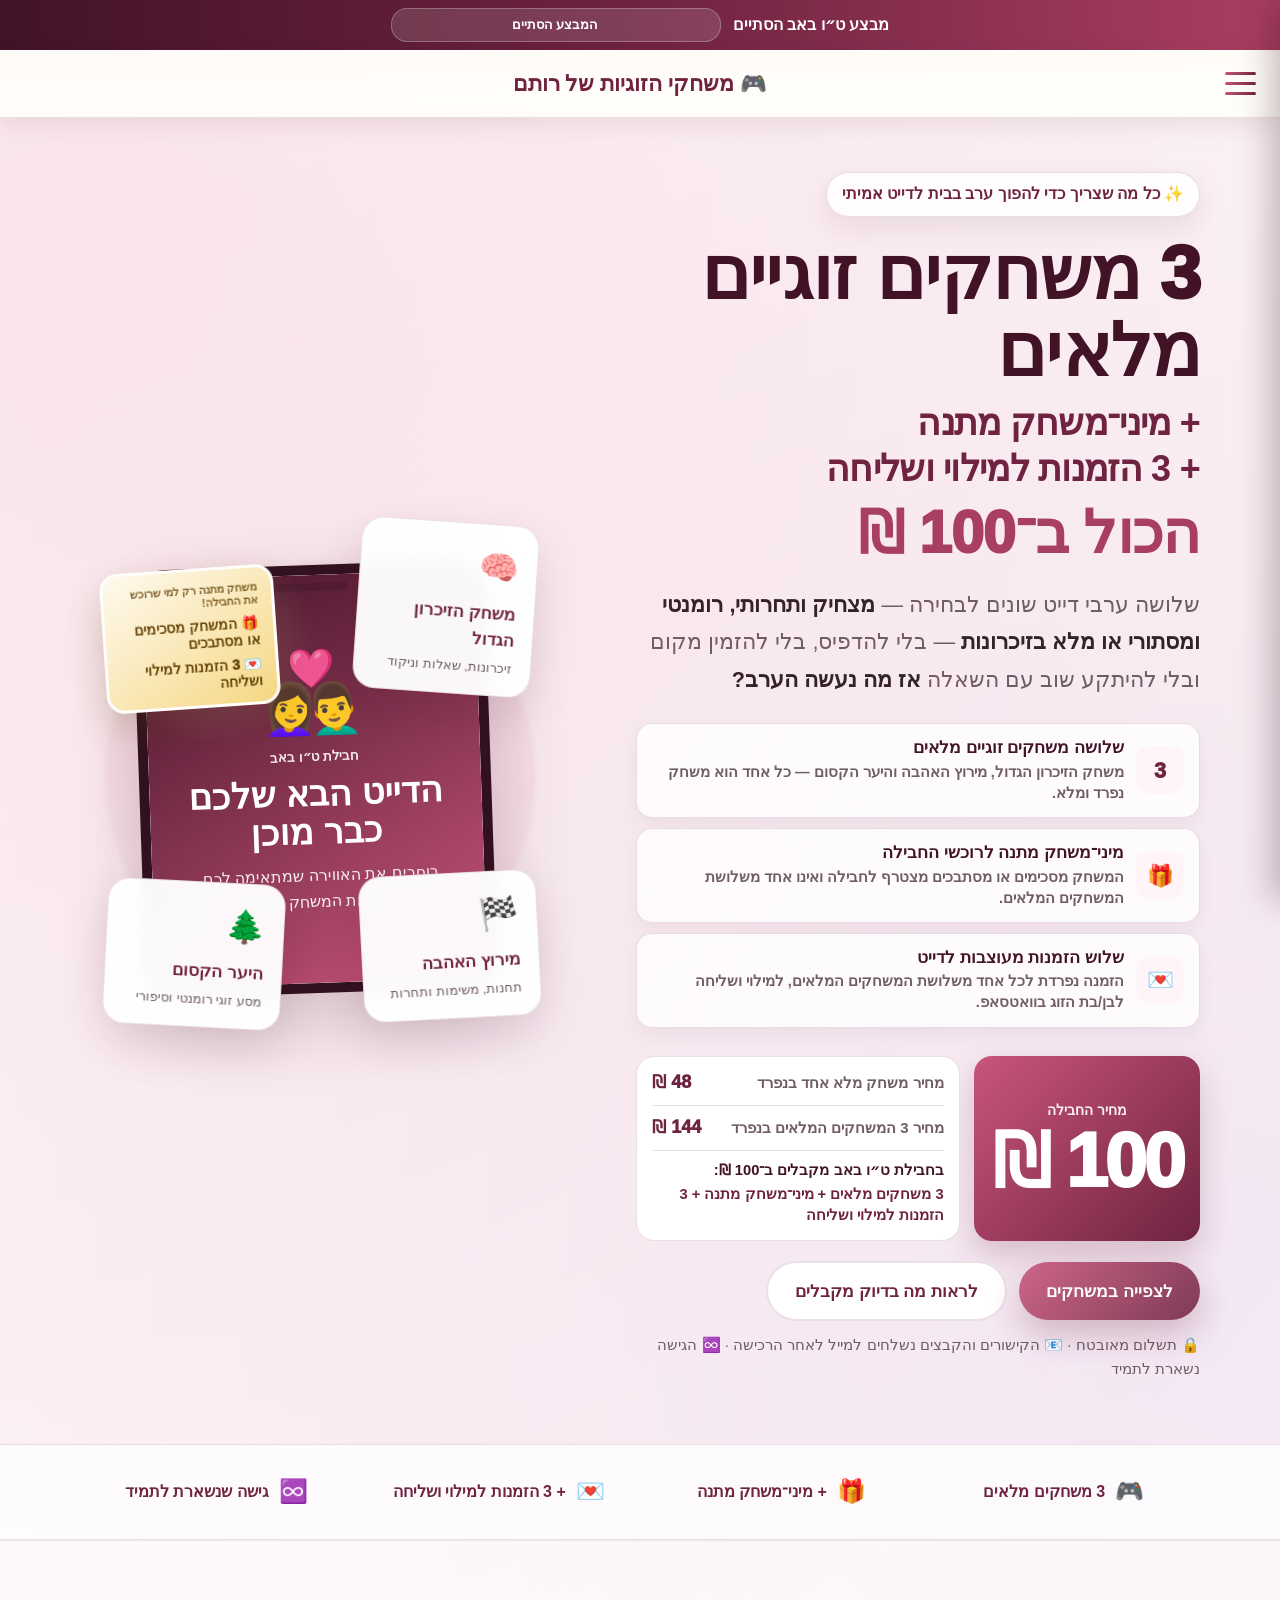
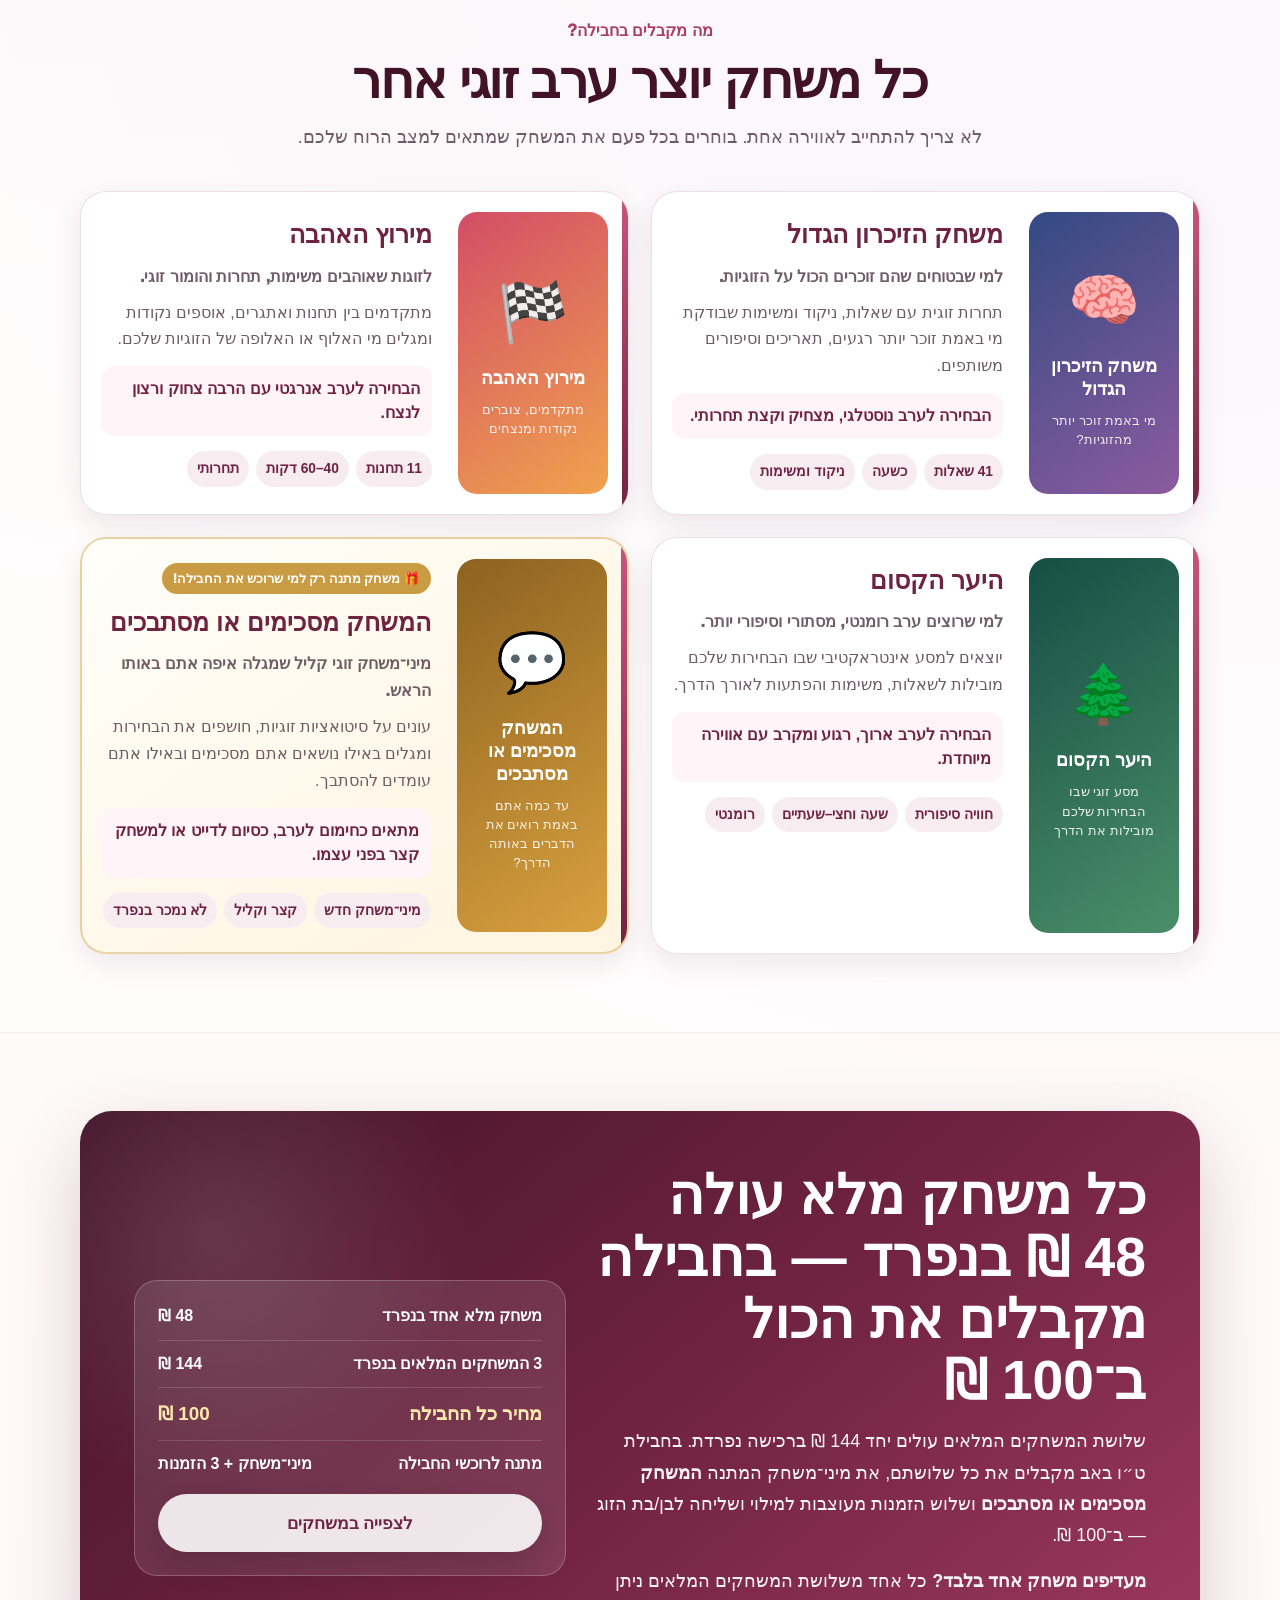
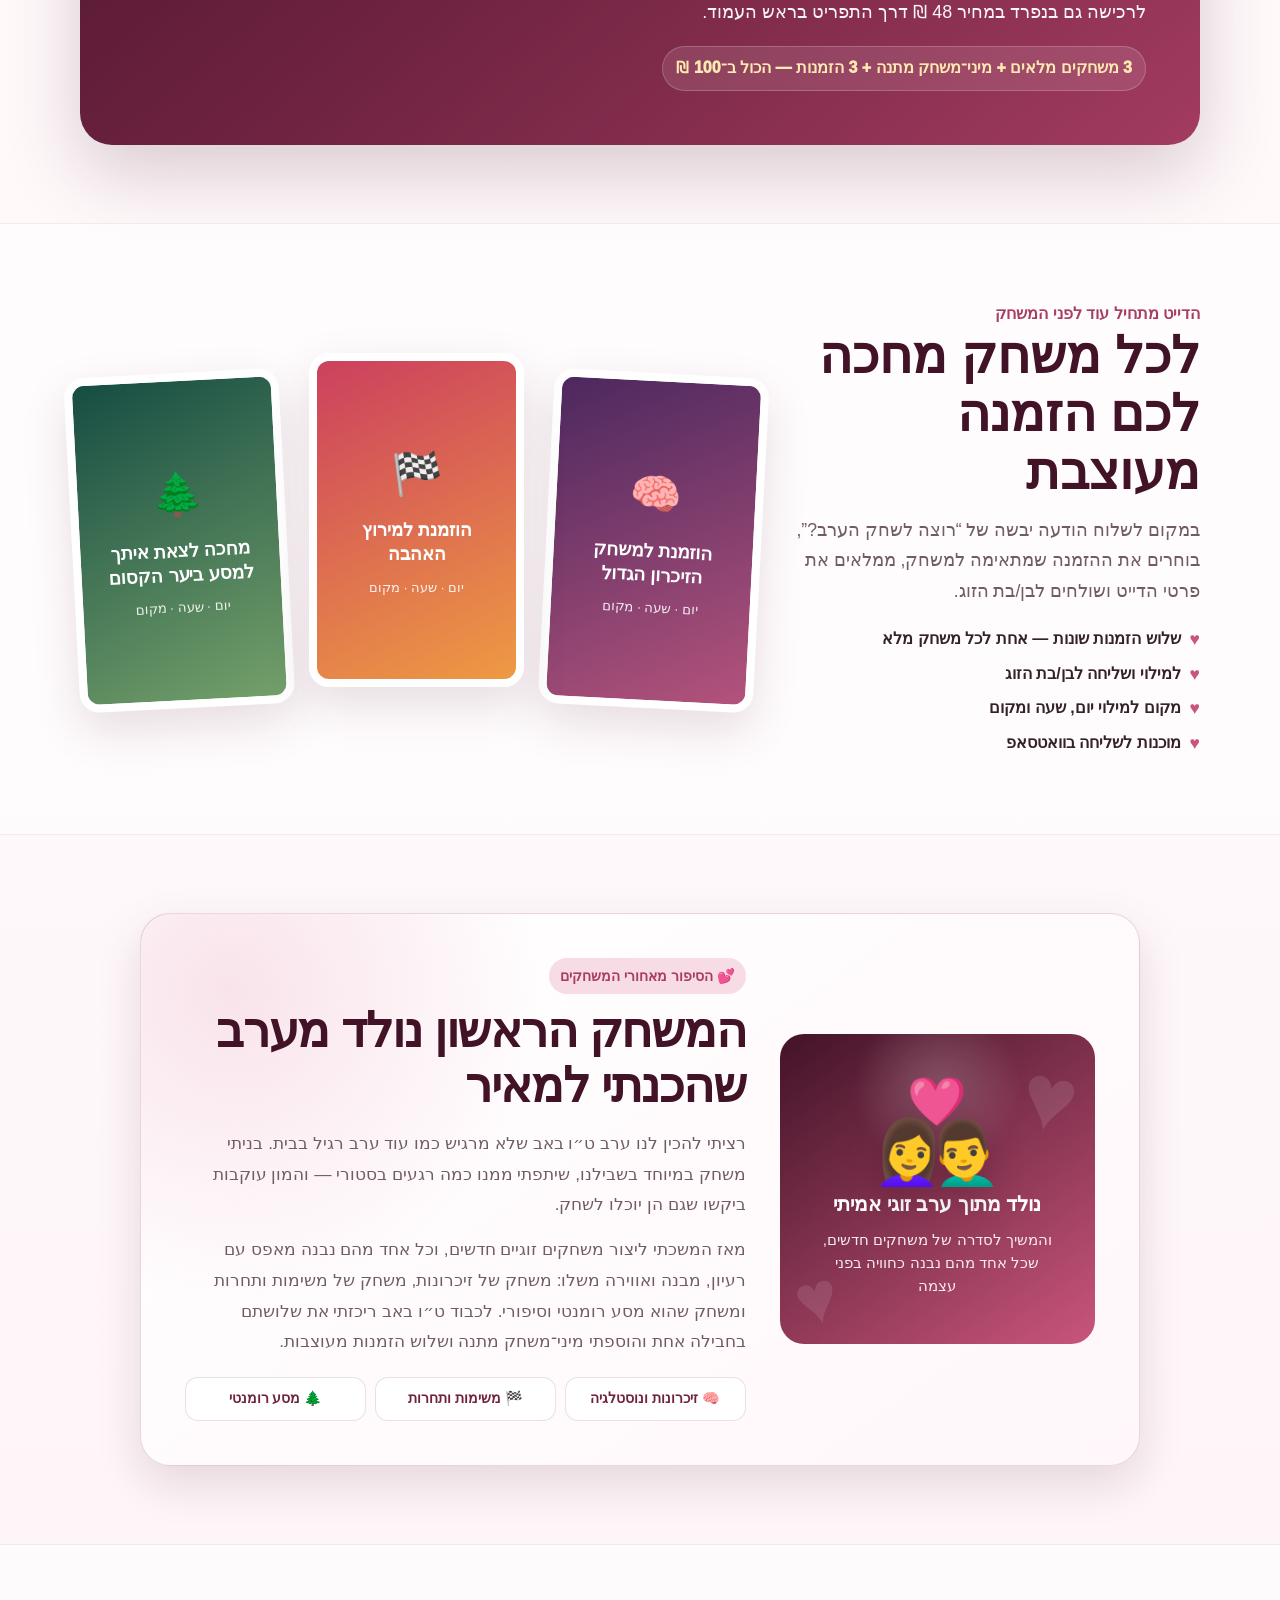
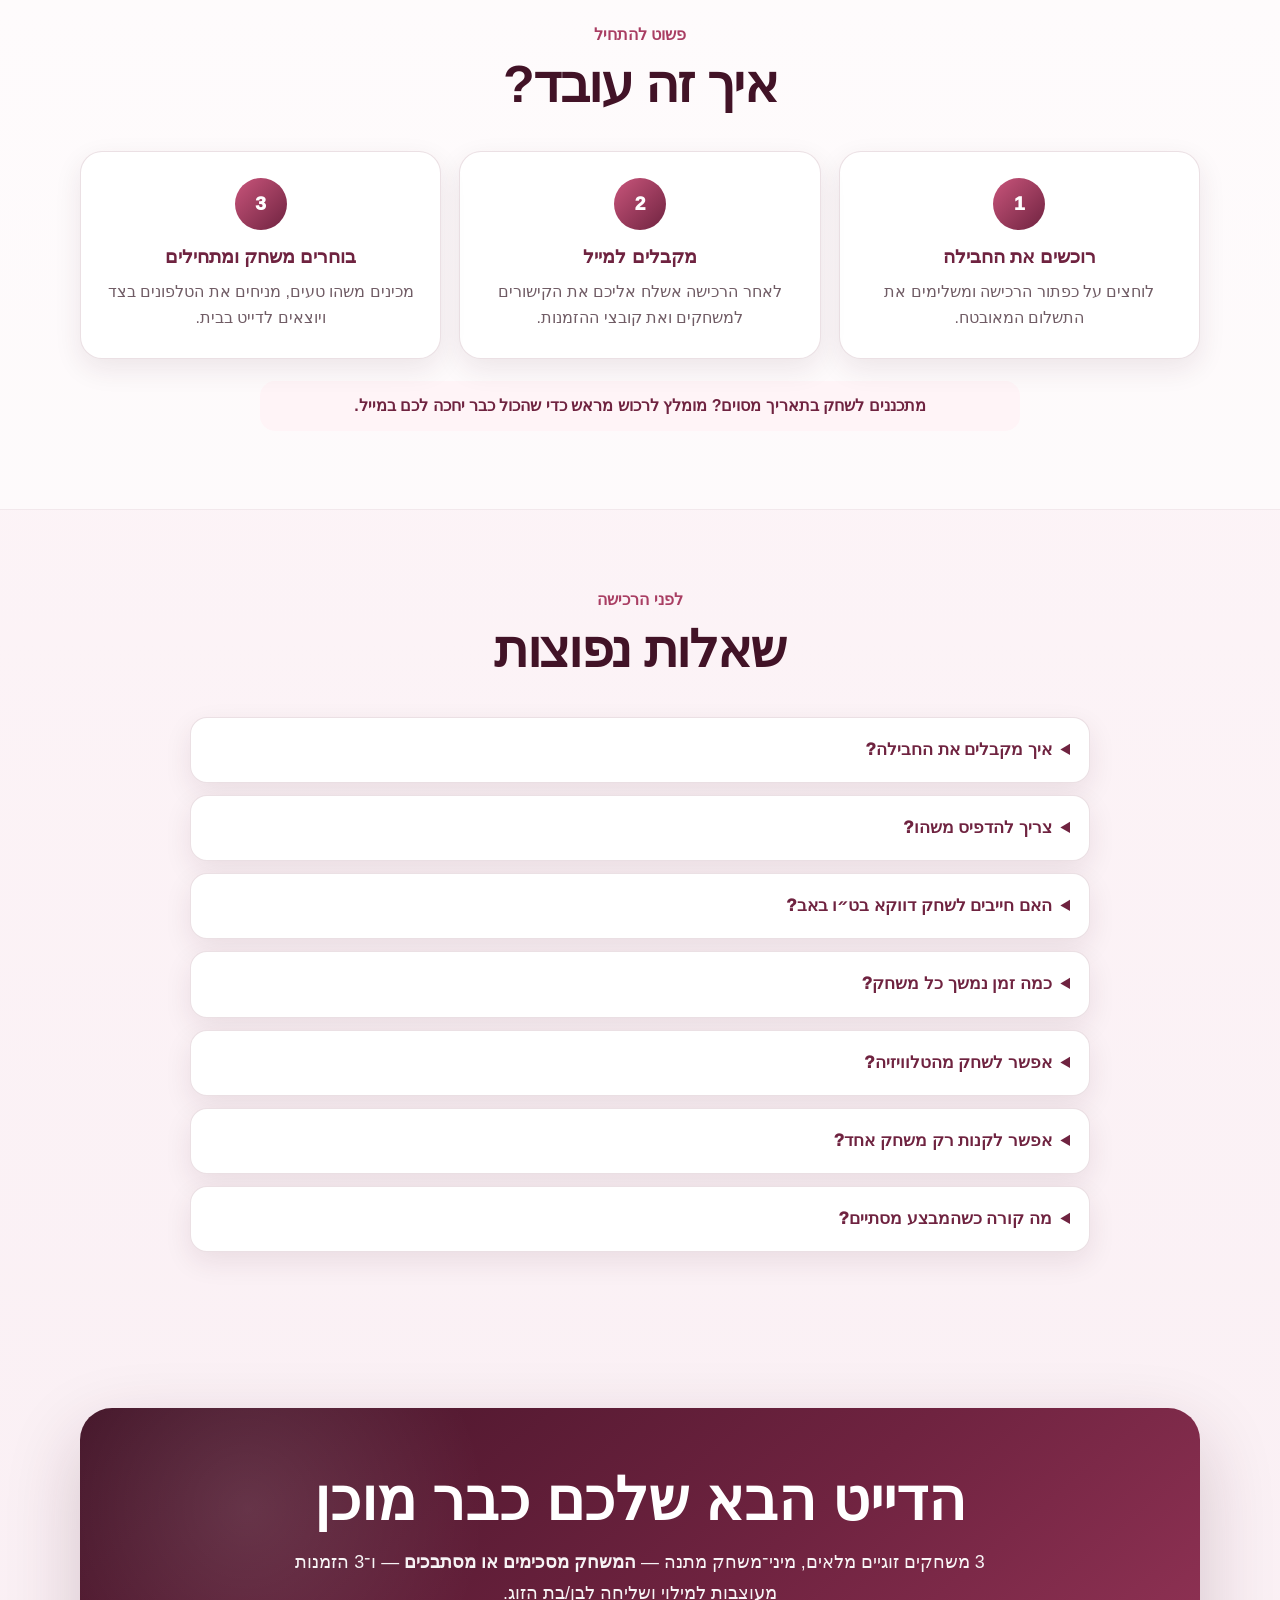
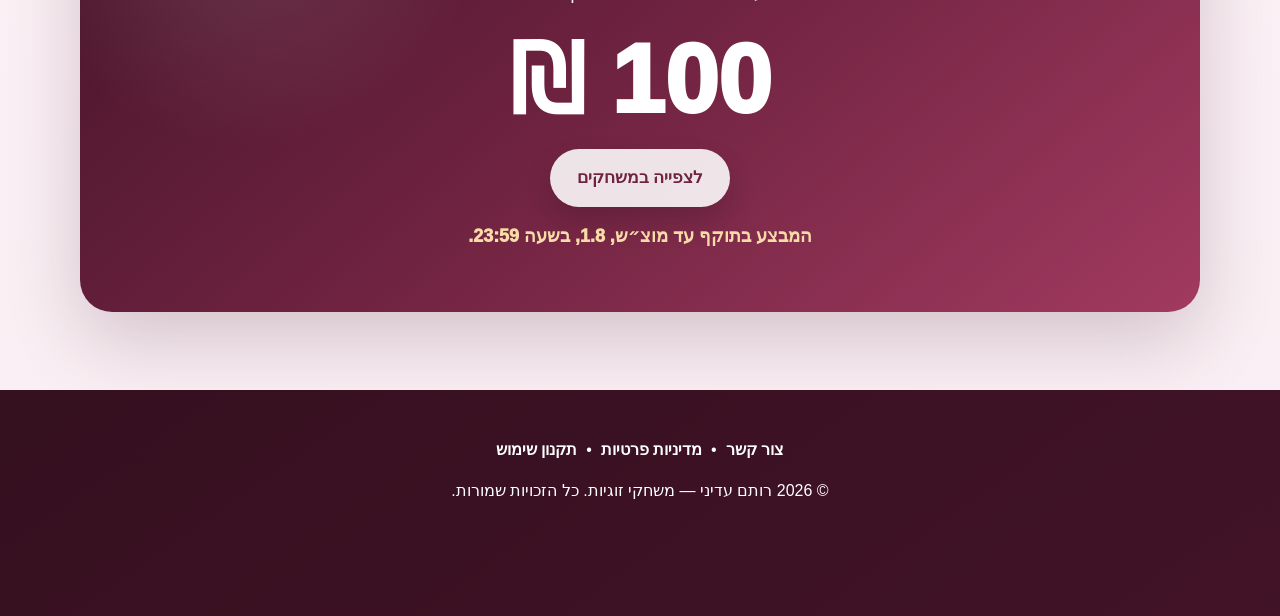
==== commit 6e78b3f0: "Update Tu B'Av package description and details" ====
--- a/tu-bav.html
+++ b/tu-bav.html
@@ -3,14 +3,14 @@
 <head>
   <meta charset="UTF-8">
   <meta name="viewport" content="width=device-width, initial-scale=1, viewport-fit=cover">
-  <meta name="description" content="חבילת ט״ו באב: 3 משחקים זוגיים מלאים, משחק הבונוס מסכימים או מסתבכים ו־3 הזמנות מעוצבות לדייט ב־100 ₪.">
+  <meta name="description" content="חבילת ט״ו באב: 3 משחקים זוגיים מלאים, מיני־משחק מתנה ושלוש הזמנות מעוצבות לדייט ב־100 ₪.">
   <meta name="theme-color" content="#6f2340">
 
   <meta property="og:type" content="website">
   <meta property="og:locale" content="he_IL">
-  <meta property="og:title" content="חבילת ט״ו באב — 3 משחקים, בונוס ו־3 הזמנות ב־100 ₪">
-  <meta property="og:description" content="שלושה משחקים זוגיים מלאים, משחק בונוס ושלוש הזמנות מעוצבות לדייט. הכול דיגיטלי ונשאר שלכם לתמיד.">
-  <title>חבילת ט״ו באב | 3 משחקים, בונוס ו־3 הזמנות ב־100 ₪</title>
+  <meta property="og:title" content="חבילת ט״ו באב — 3 משחקים, מיני־משחק מתנה ו־3 הזמנות ב־100 ₪">
+  <meta property="og:description" content="שלושה משחקים זוגיים מלאים, מיני־משחק מתנה ושלוש הזמנות מעוצבות לדייט. הכול דיגיטלי ונשאר שלכם לתמיד.">
+  <title>חבילת ט״ו באב | 3 משחקים, מיני־משחק מתנה ו־3 הזמנות ב־100 ₪</title>
 
   <style>
     :root {
@@ -434,7 +434,8 @@
       font-weight: 800;
     }
 
-    .price-compare-row del {
+    .price-compare-row del,
+    .price-compare-row > strong {
       color: var(--wine);
       font-size: 1.12rem;
       font-weight: 950;
@@ -750,14 +751,18 @@
     .game-content { padding: 4px 4px 4px 0; }
 
     .ribbon {
+      max-width: 100%;
       display: inline-flex;
-      padding: 6px 10px;
+      justify-content: center;
+      padding: 7px 11px;
       margin-bottom: 10px;
       border-radius: 999px;
       color: #fff;
       background: var(--gold);
       font-size: .8rem;
       font-weight: 950;
+      line-height: 1.35;
+      text-align: center;
     }
 
     .game-content h3 { margin: 0; color: var(--wine); font-size: 1.55rem; }
@@ -1226,8 +1231,8 @@
   {
     "@context": "https://schema.org",
     "@type": "Product",
-    "name": "חבילת ט״ו באב — 3 משחקים זוגיים, משחק בונוס ו־3 הזמנות",
-    "description": "שלושה משחקים זוגיים מלאים, משחק הבונוס מסכימים או מסתבכים ושלוש הזמנות מעוצבות לדייט.",
+    "name": "חבילת ט״ו באב — 3 משחקים זוגיים, מיני־משחק מתנה ו־3 הזמנות",
+    "description": "שלושה משחקים זוגיים מלאים, מיני־משחק מתנה — המשחק מסכימים או מסתבכים — ושלוש הזמנות מעוצבות לדייט.",
     "brand": { "@type": "Brand", "name": "רותם עדיני — משחקי זוגיות" },
     "offers": {
       "@type": "Offer",
@@ -1288,8 +1293,8 @@
           <h1>
             <span class="hero-title-main">3 משחקים זוגיים מלאים</span>
             <span class="hero-title-extra">
-              <span>+ מיני־משחק בונוס</span>
-              <span>+ 3 הזמנות מעוצבות לדייט</span>
+              <span>+ מיני־משחק מתנה</span>
+              <span>+ 3 הזמנות למילוי ושליחה</span>
             </span>
             <strong>הכול ב־100 ₪</strong>
           </h1>
@@ -1311,8 +1316,8 @@
             <article class="clarity-item">
               <span class="clarity-mark" aria-hidden="true">🎁</span>
               <div>
-                <strong>מיני־משחק בונוס נוסף</strong>
-                <small>מסכימים או מסתבכים מצטרף לחבילה ואינו אחד משלושת המשחקים המלאים.</small>
+                <strong>מיני־משחק מתנה לרוכשי החבילה</strong>
+                <small>המשחק מסכימים או מסתבכים מצטרף לחבילה ואינו אחד משלושת המשחקים המלאים.</small>
               </div>
             </article>
 
@@ -1320,7 +1325,7 @@
               <span class="clarity-mark" aria-hidden="true">💌</span>
               <div>
                 <strong>שלוש הזמנות מעוצבות לדייט</strong>
-                <small>הזמנה נפרדת לכל אחד משלושת המשחקים המלאים, למילוי ושליחה בוואטסאפ.</small>
+                <small>הזמנה נפרדת לכל אחד משלושת המשחקים המלאים, למילוי ושליחה לבן/בת הזוג בוואטסאפ.</small>
               </div>
             </article>
           </div>
@@ -1332,12 +1337,16 @@
             </div>
             <div class="price-context">
               <div class="price-compare-row">
+                <span>מחיר משחק מלא אחד בנפרד</span>
+                <strong>48 ₪</strong>
+              </div>
+              <div class="price-compare-row">
                 <span>מחיר 3 המשחקים המלאים בנפרד</span>
-                <del>144 ₪</del>
+                <strong>144 ₪</strong>
               </div>
               <div class="price-extra-copy">
-                <strong>ובחבילת המבצע מקבלים בנוסף:</strong>
-                <span>מיני־משחק בונוס + 3 הזמנות מעוצבות לדייט</span>
+                <strong>בחבילת ט״ו באב מקבלים ב־100 ₪:</strong>
+                <span>3 משחקים מלאים + מיני־משחק מתנה + 3 הזמנות למילוי ושליחה</span>
               </div>
             </div>
           </div>
@@ -1380,9 +1389,9 @@
             </div>
 
             <div class="bonus-sticker" aria-label="התוספות שמקבלים בחבילה">
-              <small>בנוסף לשלושת המשחקים המלאים</small>
-              <strong>🎁 מיני־משחק בונוס</strong>
-              <span>💌 3 הזמנות מעוצבות</span>
+              <small>משחק מתנה רק למי שרוכש את החבילה!</small>
+              <strong>🎁 המשחק מסכימים או מסתבכים</strong>
+              <span>💌 3 הזמנות למילוי ושליחה</span>
             </div>
           </div>
         </div>
@@ -1392,8 +1401,8 @@
     <section class="quick-proof" aria-label="יתרונות החבילה">
       <div class="container quick-proof-grid">
         <div class="quick-proof-item"><span>🎮</span>3 משחקים מלאים</div>
-        <div class="quick-proof-item"><span>🎁</span>+ מיני־משחק בונוס</div>
-        <div class="quick-proof-item"><span>💌</span>+ 3 הזמנות לדייט</div>
+        <div class="quick-proof-item"><span>🎁</span>+ מיני־משחק מתנה</div>
+        <div class="quick-proof-item"><span>💌</span>+ 3 הזמנות למילוי ושליחה</div>
         <div class="quick-proof-item"><span>♾️</span>גישה שנשארת לתמיד</div>
       </div>
     </section>
@@ -1420,7 +1429,7 @@
               <p class="game-hook">למי שבטוחים שהם זוכרים הכול על הזוגיות.</p>
               <p>תחרות זוגית עם שאלות, ניקוד ומשימות שבודקת מי באמת זוכר יותר רגעים, תאריכים וסיפורים משותפים.</p>
               <div class="best-for">הבחירה לערב נוסטלגי, מצחיק וקצת תחרותי.</div>
-              <div class="chips"><span>41 שאלות</span><span>בערך שעה</span><span>ניקוד ומשימות</span></div>
+              <div class="chips"><span>41 שאלות</span><span>כשעה</span><span>ניקוד ומשימות</span></div>
             </div>
           </article>
 
@@ -1434,7 +1443,7 @@
             </div>
             <div class="game-content">
               <h3>מירוץ האהבה</h3>
-              <p class="game-hook">לזוגות שאוהבים משימות, תחרות וקצת עקיצות.</p>
+              <p class="game-hook">לזוגות שאוהבים משימות, תחרות והומור זוגי.</p>
               <p>מתקדמים בין תחנות ואתגרים, אוספים נקודות ומגלים מי האלוף או האלופה של הזוגיות שלכם.</p>
               <div class="best-for">הבחירה לערב אנרגטי עם הרבה צחוק ורצון לנצח.</div>
               <div class="chips"><span>11 תחנות</span><span>40–60 דקות</span><span>תחרותי</span></div>
@@ -1462,13 +1471,13 @@
             <div class="game-preview">
               <div class="preview-fallback bonus-bg">
                 <span class="icon" aria-hidden="true">💬</span>
-                <strong>מסכימים או מסתבכים</strong>
+                <strong>המשחק מסכימים או מסתבכים</strong>
                 <small>עד כמה אתם באמת רואים את הדברים באותה הדרך?</small>
               </div>
             </div>
             <div class="game-content">
-              <span class="ribbon">🎁 בונוס בלעדי לחבילה</span>
-              <h3>מסכימים או מסתבכים</h3>
+              <span class="ribbon">🎁 משחק מתנה רק למי שרוכש את החבילה!</span>
+              <h3>המשחק מסכימים או מסתבכים</h3>
               <p class="game-hook">מיני־משחק זוגי קליל שמגלה איפה אתם באותו הראש.</p>
               <p>עונים על סיטואציות זוגיות, חושפים את הבחירות ומגלים באילו נושאים אתם מסכימים ובאילו אתם עומדים להסתבך.</p>
               <div class="best-for">מתאים כחימום לערב, כסיום לדייט או למשחק קצר בפני עצמו.</div>
@@ -1483,20 +1492,20 @@
       <div class="container">
         <div class="value-box">
           <div class="value-copy">
-            <h2>שלושת המשחקים המלאים עולים בנפרד 144 ₪ — בחבילה משלמים 100 ₪</h2>
+            <h2>כל משחק מלא עולה 48 ₪ בנפרד — בחבילה מקבלים את הכול ב־100 ₪</h2>
             <p>
-              במחיר המבצע מקבלים את <strong>כל שלושת המשחקים המלאים</strong> וחוסכים 44 ₪ על מחירם בנפרד.
-              בנוסף אליהם מצטרפים לחבילה מיני־משחק הבונוס <strong>מסכימים או מסתבכים</strong>
-              ושלוש הזמנות מעוצבות לדייט.
+              שלושת המשחקים המלאים עולים יחד 144 ₪ ברכישה נפרדת. בחבילת ט״ו באב מקבלים את כל שלושתם,
+              את מיני־משחק המתנה <strong>המשחק מסכימים או מסתבכים</strong> ושלוש הזמנות מעוצבות למילוי ושליחה לבן/בת הזוג — ב־100 ₪.
             </p>
-            <span class="value-highlight">3 משחקים מלאים + מיני־משחק בונוס + 3 הזמנות — הכול ב־100 ₪</span>
+            <p><strong>מעדיפים משחק אחד בלבד?</strong> כל אחד משלושת המשחקים המלאים ניתן לרכישה גם בנפרד במחיר 48 ₪ דרך התפריט בראש העמוד.</p>
+            <span class="value-highlight">3 משחקים מלאים + מיני־משחק מתנה + 3 הזמנות — הכול ב־100 ₪</span>
           </div>
 
           <div class="value-math" aria-label="פירוט המחיר">
+            <div class="math-row"><span>משחק מלא אחד בנפרד</span><strong>48 ₪</strong></div>
             <div class="math-row"><span>3 המשחקים המלאים בנפרד</span><strong>144 ₪</strong></div>
-            <div class="math-row"><span>החיסכון על המשחקים</span><strong>44 ₪</strong></div>
-            <div class="math-row total"><span>מחיר חבילת המבצע</span><strong>100 ₪</strong></div>
-            <div class="math-row"><span>נוסף לחבילה</span><strong>מיני־משחק + 3 הזמנות</strong></div>
+            <div class="math-row total"><span>מחיר כל החבילה</span><strong>100 ₪</strong></div>
+            <div class="math-row"><span>מתנה לרוכשי החבילה</span><strong>מיני־משחק + 3 הזמנות</strong></div>
             <a class="cta" href="#" data-buy data-buy-location="value">לקבלת כל החבילה ב־100 ₪</a>
           </div>
         </div>
@@ -1510,11 +1519,11 @@
           <h2>לכל משחק מחכה לכם הזמנה מעוצבת</h2>
           <p>
             במקום לשלוח הודעה יבשה של “רוצה לשחק הערב?”, בוחרים את ההזמנה שמתאימה למשחק,
-            ממלאים את פרטי הדייט ושולחים לבן או לבת הזוג.
+            ממלאים את פרטי הדייט ושולחים לבן/בת הזוג.
           </p>
           <ul class="invitation-points">
             <li>שלוש הזמנות שונות — אחת לכל משחק מלא</li>
-            <li>נוסח שמתאים לשליחה לבן או לבת הזוג</li>
+            <li>למילוי ושליחה לבן/בת הזוג</li>
             <li>מקום למילוי יום, שעה ומקום</li>
             <li>מוכנות לשליחה בוואטסאפ</li>
           </ul>
@@ -1565,7 +1574,7 @@
             <p>
               מאז המשכתי ליצור משחקים זוגיים חדשים, וכל אחד מהם נבנה מאפס עם רעיון, מבנה ואווירה משלו:
               משחק של זיכרונות, משחק של משימות ותחרות ומשחק שהוא מסע רומנטי וסיפורי.
-              לכבוד ט״ו באב ריכזתי את שלושתם בחבילה אחת והוספתי מיני־משחק בונוס ושלוש הזמנות מעוצבות.
+              לכבוד ט״ו באב ריכזתי את שלושתם בחבילה אחת והוספתי מיני־משחק מתנה ושלוש הזמנות מעוצבות.
             </p>
             <div class="creator-games" aria-label="סוגי החוויות בחבילה">
               <span>🧠 זיכרונות ונוסטלגיה</span>
@@ -1616,7 +1625,7 @@
         <div class="faq">
           <details>
             <summary>איך מקבלים את החבילה?</summary>
-            <p>לאחר הרכישה אשלח אליכם למייל את הקישורים לשלושת המשחקים המלאים, למשחק הבונוס ואת קובצי ההזמנות. מומלץ לוודא שכתובת המייל שהוזנה בתשלום נכונה.</p>
+            <p>לאחר הרכישה אשלח אליכם למייל את הקישורים לשלושת המשחקים המלאים, למיני־משחק המתנה ואת קובצי ההזמנות. מומלץ לוודא שכתובת המייל שהוזנה בתשלום נכונה.</p>
           </details>
           <details>
             <summary>צריך להדפיס משהו?</summary>
@@ -1624,11 +1633,11 @@
           </details>
           <details>
             <summary>האם חייבים לשחק דווקא בט״ו באב?</summary>
-            <p>לא. המשחקים והבונוסים נשארים שלכם לתמיד, ותוכלו להשתמש בהם בכל ערב שמתאים לכם.</p>
+            <p>לא. כל המשחקים ותוכן החבילה נשארים שלכם לתמיד, ותוכלו להשתמש בהם בכל ערב שמתאים לכם.</p>
           </details>
           <details>
             <summary>כמה זמן נמשך כל משחק?</summary>
-            <p>משחק הזיכרון הגדול נמשך בערך שעה, מירוץ האהבה כ־40–60 דקות והיער הקסום כשעה וחצי עד שעתיים. מסכימים או מסתבכים הוא מיני־משחק קצר וקליל יותר.</p>
+            <p>משחק הזיכרון הגדול נמשך כשעה, מירוץ האהבה כ־40–60 דקות והיער הקסום כשעה וחצי עד שעתיים. המשחק מסכימים או מסתבכים הוא מיני־משחק קצר וקליל יותר.</p>
           </details>
           <details>
             <summary>אפשר לשחק מהטלוויזיה?</summary>
@@ -1636,11 +1645,11 @@
           </details>
           <details>
             <summary>אפשר לקנות רק משחק אחד?</summary>
-            <p>כן. כל אחד משלושת המשחקים המלאים זמין גם בנפרד במחיר 48 ₪. דרך תפריט ההמבורגר בראש העמוד תוכלו להיכנס לדף המלא של כל משחק. משחק הבונוס ושלוש ההזמנות המעוצבות כלולים בחבילת ט״ו באב.</p>
+            <p>כן. כל אחד משלושת המשחקים המלאים זמין גם בנפרד במחיר 48 ₪. דרך תפריט ההמבורגר בראש העמוד תוכלו להיכנס לדף המלא של כל משחק. מיני־משחק המתנה ושלוש ההזמנות המעוצבות זמינים רק לרוכשי חבילת ט״ו באב.</p>
           </details>
           <details>
             <summary>מה קורה כשהמבצע מסתיים?</summary>
-            <p>המבצע והבונוסים המיוחדים מסתיימים במוצ״ש, 1.8, בשעה 23:59. רכישה לפני סיום המבצע מעניקה את כל תוכן החבילה, והוא נשאר זמין לתמיד.</p>
+            <p>מחיר המבצע והמתנות המיוחדות לחבילה מסתיימים במוצ״ש, 1.8, בשעה 23:59. רכישה לפני סיום המבצע מעניקה את כל תוכן החבילה, והוא נשאר זמין לתמיד.</p>
           </details>
         </div>
       </div>
@@ -1650,7 +1659,7 @@
       <div class="container">
         <div class="final-offer">
           <h2>הדייט הבא שלכם כבר מוכן</h2>
-          <p>3 משחקים זוגיים מלאים, מיני־משחק הבונוס <strong>מסכימים או מסתבכים</strong> ו־3 הזמנות מעוצבות לדייט.</p>
+          <p>3 משחקים זוגיים מלאים, מיני־משחק מתנה — <strong>המשחק מסכימים או מסתבכים</strong> — ו־3 הזמנות מעוצבות למילוי ושליחה לבן/בת הזוג.</p>
           <div class="final-price">100 ₪</div>
           <a class="cta" href="#" data-buy data-buy-location="final">לקבלת כל החבילה ב־100 ₪</a>
           <p class="deadline">המבצע בתוקף עד מוצ״ש, 1.8, בשעה 23:59.</p>
@@ -1671,7 +1680,7 @@
   </footer>
 
   <a class="mobile-cta" href="#" data-buy data-buy-location="mobile-sticky">
-    <span>3 משחקים + מיני־משחק + 3 הזמנות <small>חבילת ט״ו באב</small></span>
+    <span>3 משחקים + מיני־משחק מתנה + 3 הזמנות <small>חבילת ט״ו באב</small></span>
     <strong>100 ₪</strong>
   </a>
 
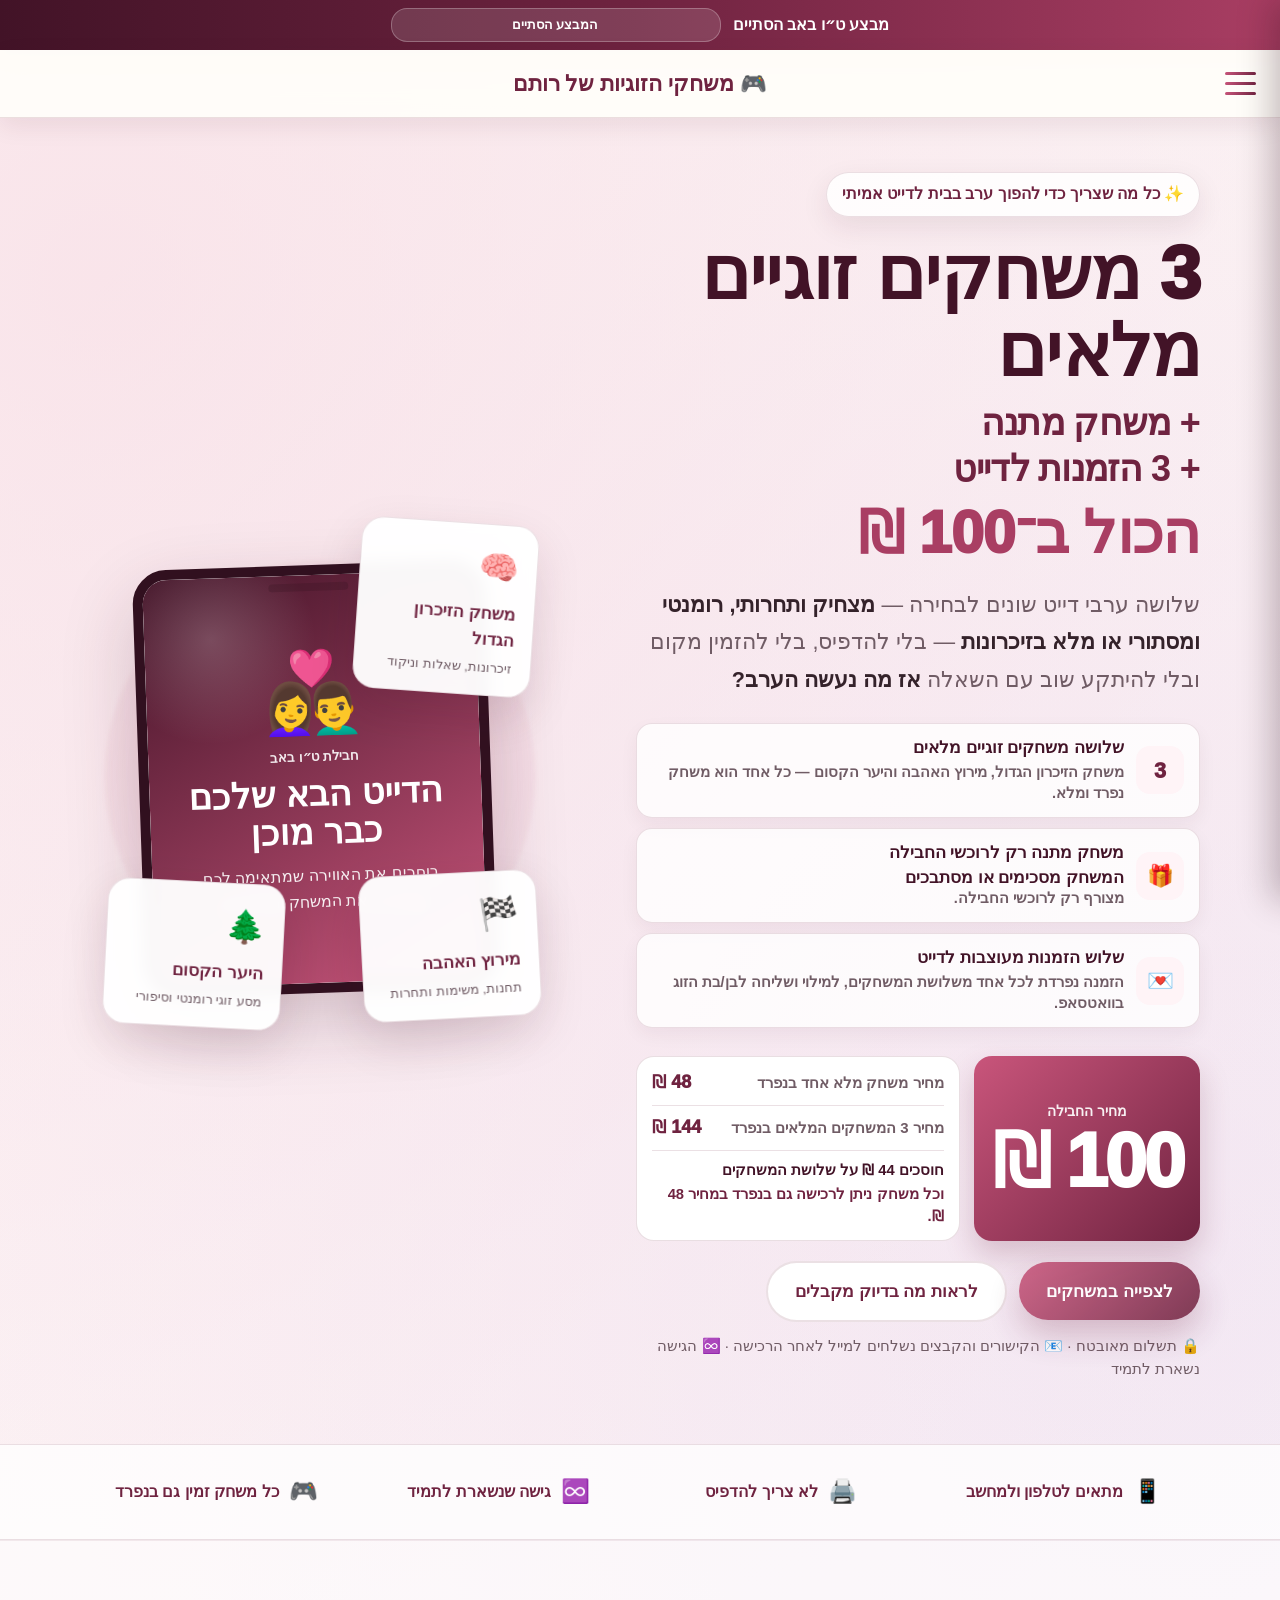
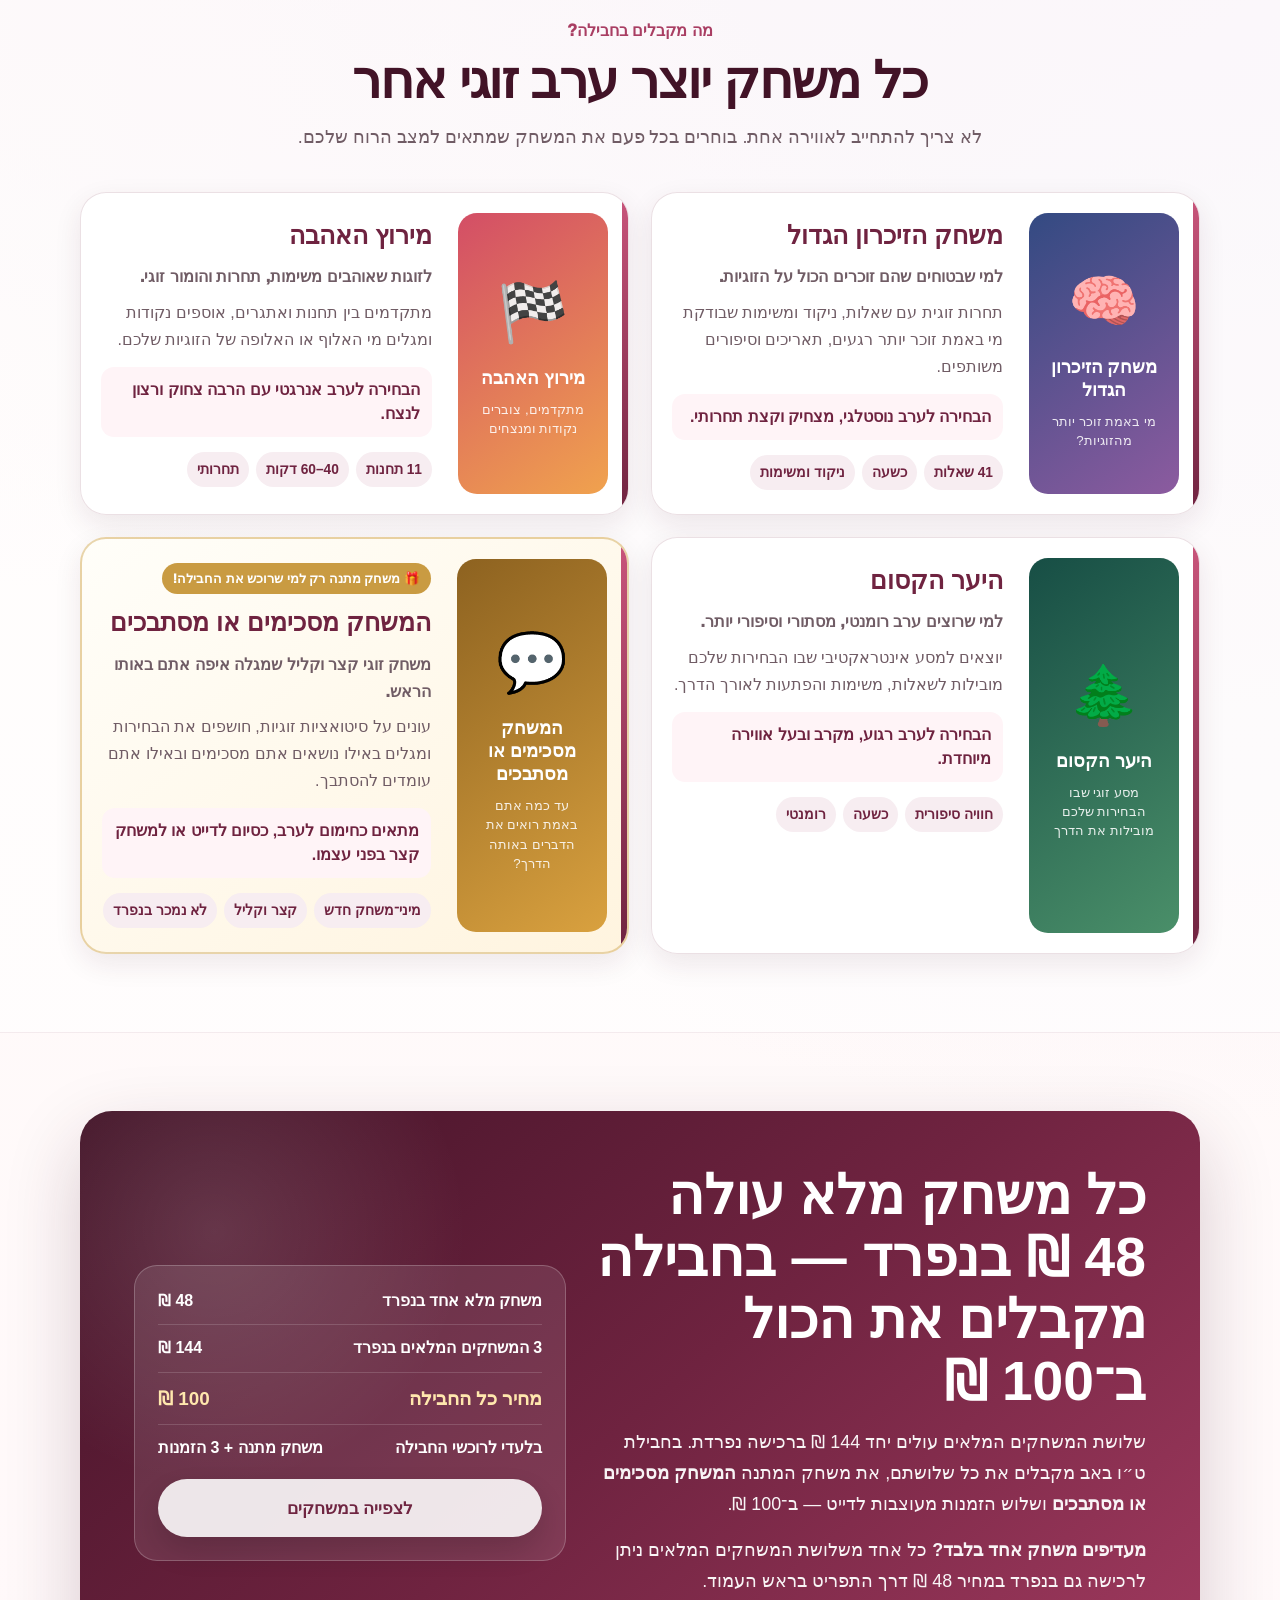
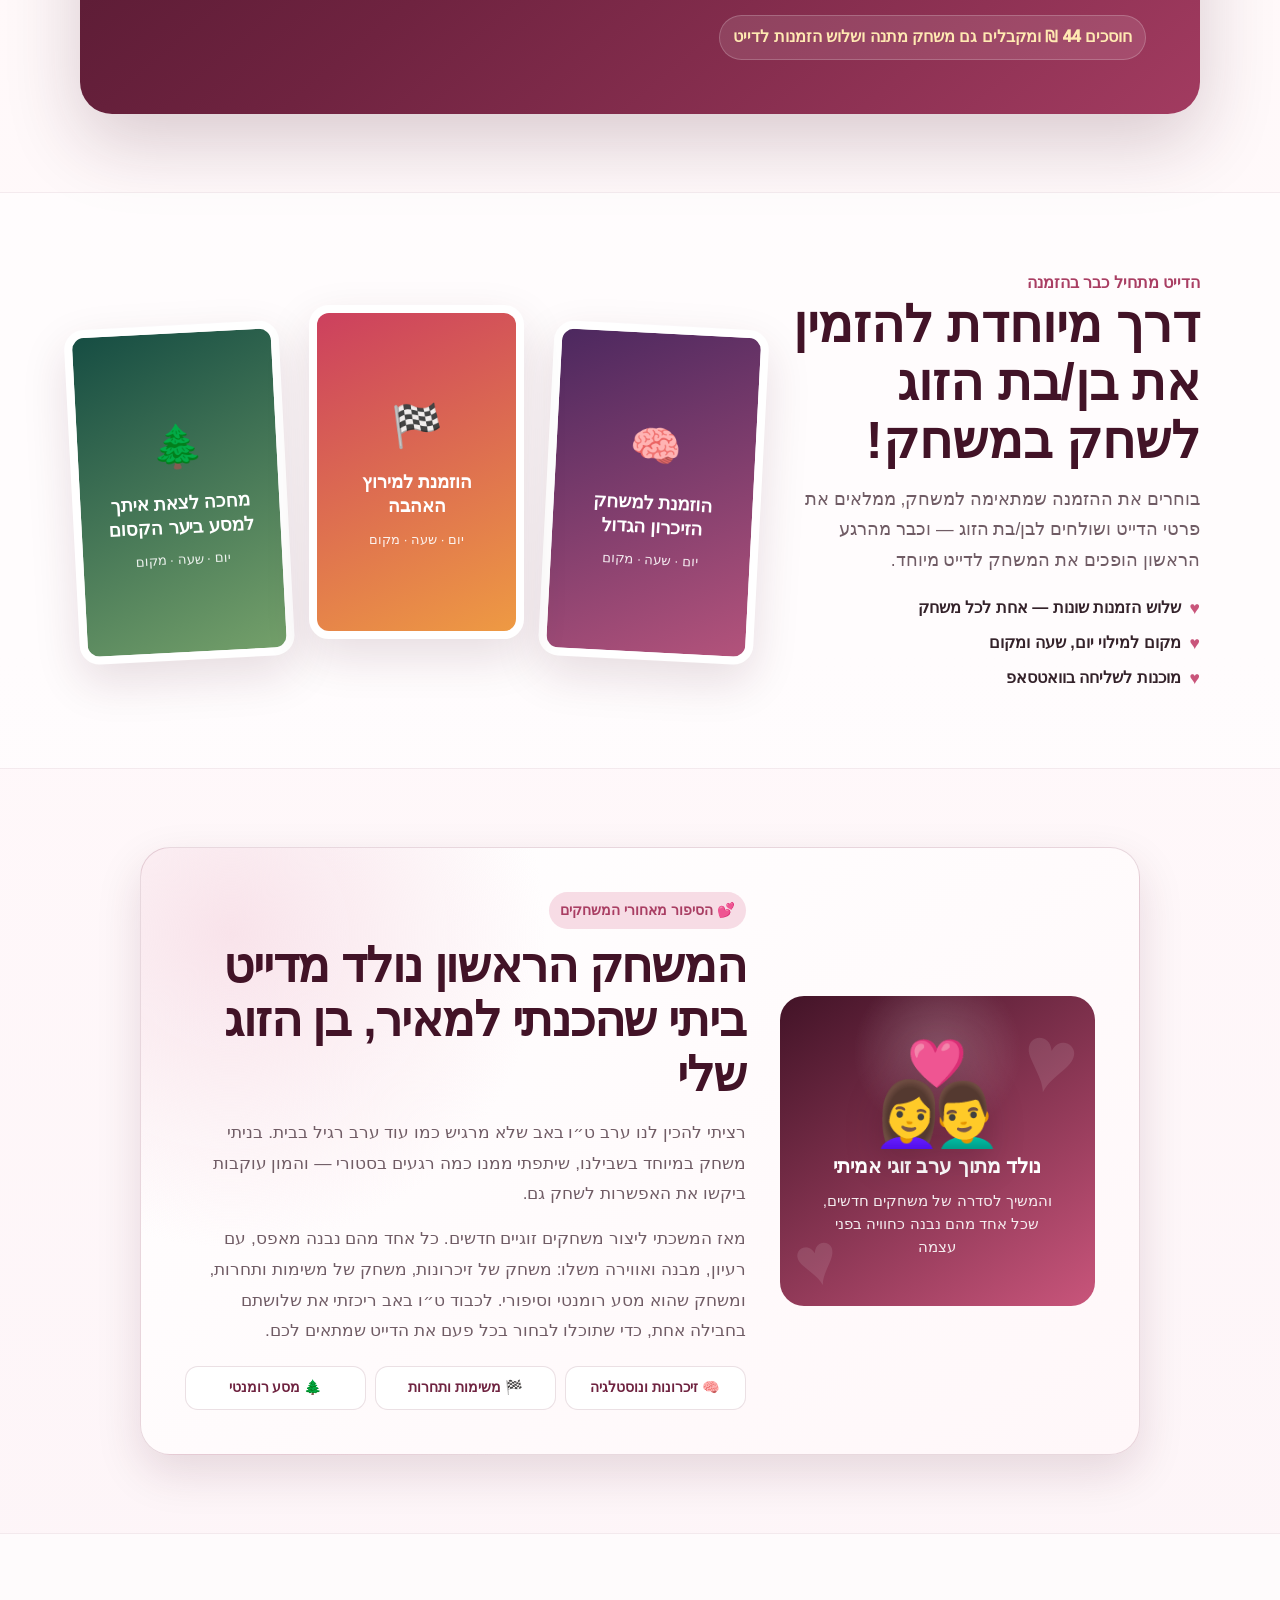
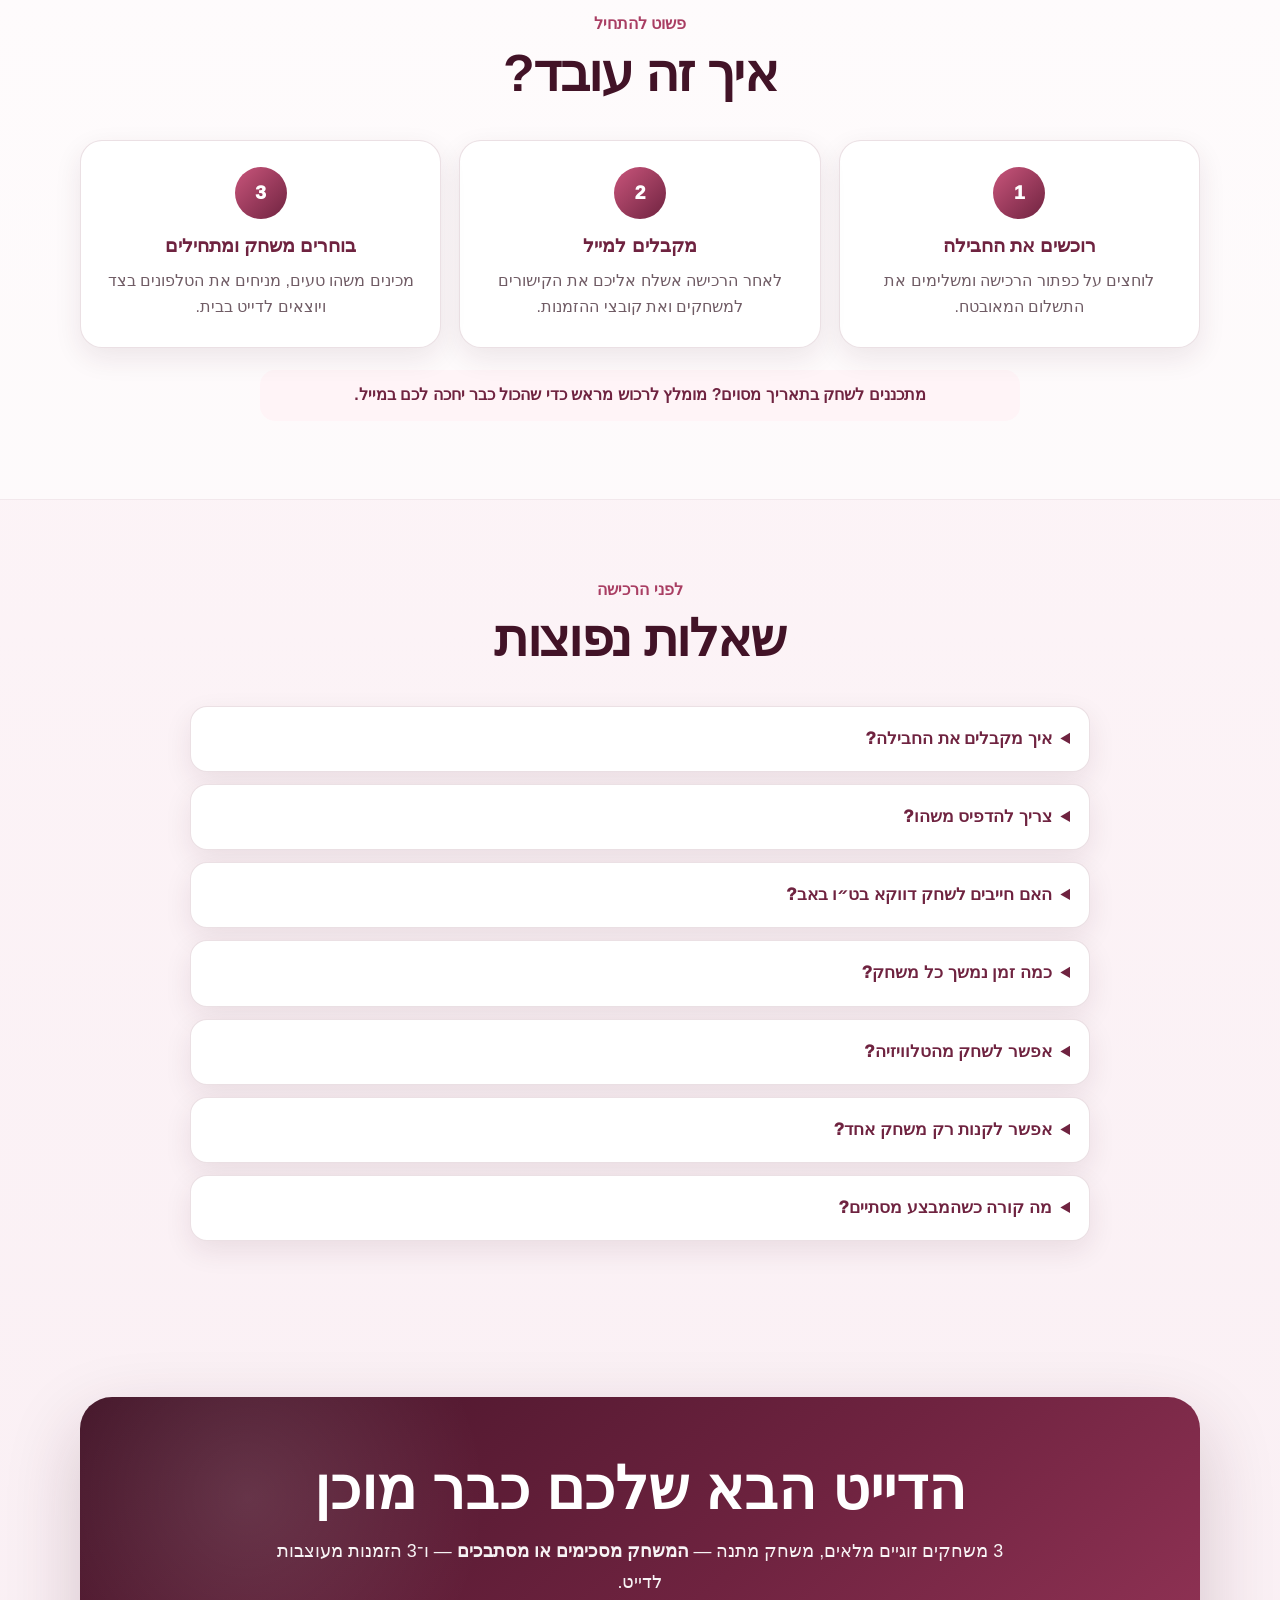
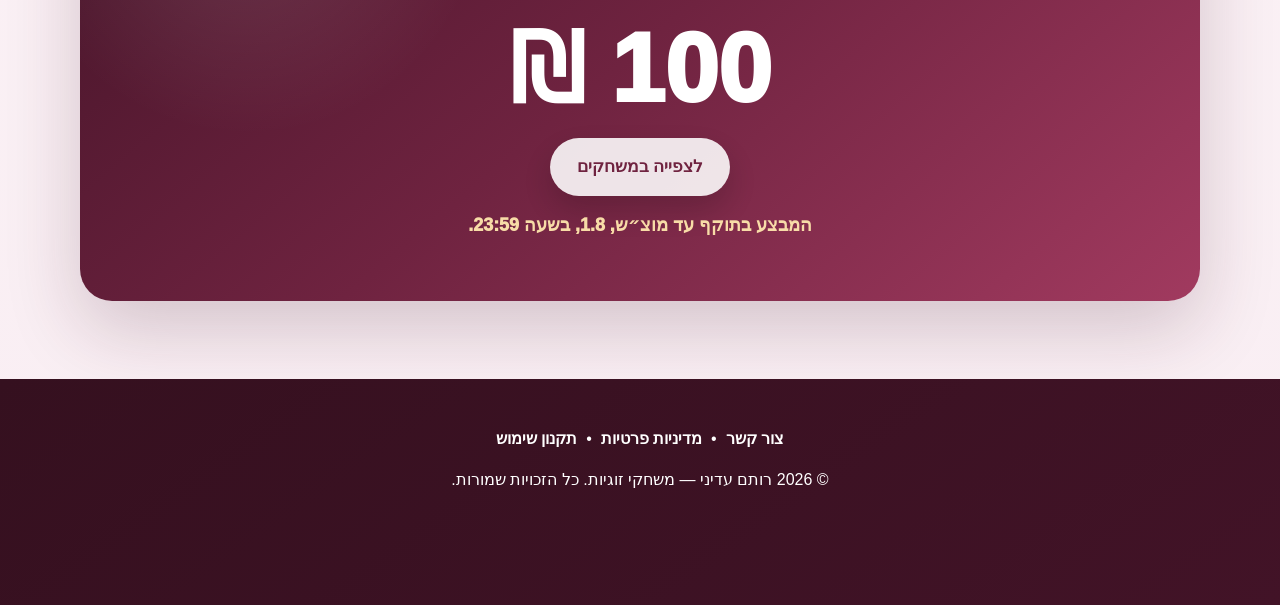
==== commit c82f69e7: "Update tu-bav.html" ====
--- a/tu-bav.html
+++ b/tu-bav.html
@@ -3,14 +3,14 @@
 <head>
   <meta charset="UTF-8">
   <meta name="viewport" content="width=device-width, initial-scale=1, viewport-fit=cover">
-  <meta name="description" content="חבילת ט״ו באב: 3 משחקים זוגיים מלאים, מיני־משחק מתנה ושלוש הזמנות מעוצבות לדייט ב־100 ₪.">
+  <meta name="description" content="חבילת ט״ו באב: 3 משחקים זוגיים מלאים, משחק מתנה ושלוש הזמנות מעוצבות לדייט ב־100 ₪.">
   <meta name="theme-color" content="#6f2340">
 
   <meta property="og:type" content="website">
   <meta property="og:locale" content="he_IL">
-  <meta property="og:title" content="חבילת ט״ו באב — 3 משחקים, מיני־משחק מתנה ו־3 הזמנות ב־100 ₪">
-  <meta property="og:description" content="שלושה משחקים זוגיים מלאים, מיני־משחק מתנה ושלוש הזמנות מעוצבות לדייט. הכול דיגיטלי ונשאר שלכם לתמיד.">
-  <title>חבילת ט״ו באב | 3 משחקים, מיני־משחק מתנה ו־3 הזמנות ב־100 ₪</title>
+  <meta property="og:title" content="חבילת ט״ו באב — 3 משחקים, משחק מתנה ו־3 הזמנות ב־100 ₪">
+  <meta property="og:description" content="שלושה משחקים זוגיים מלאים, משחק מתנה ושלוש הזמנות מעוצבות לדייט. הכול דיגיטלי ונשאר שלכם לתמיד.">
+  <title>חבילת ט״ו באב | 3 משחקים, משחק מתנה ו־3 הזמנות ב־100 ₪</title>
 
   <style>
     :root {
@@ -1231,8 +1231,8 @@
   {
     "@context": "https://schema.org",
     "@type": "Product",
-    "name": "חבילת ט״ו באב — 3 משחקים זוגיים, מיני־משחק מתנה ו־3 הזמנות",
-    "description": "שלושה משחקים זוגיים מלאים, מיני־משחק מתנה — המשחק מסכימים או מסתבכים — ושלוש הזמנות מעוצבות לדייט.",
+    "name": "חבילת ט״ו באב — 3 משחקים זוגיים, משחק מתנה ו־3 הזמנות",
+    "description": "שלושה משחקים זוגיים מלאים, משחק מתנה — המשחק מסכימים או מסתבכים — ושלוש הזמנות מעוצבות לדייט.",
     "brand": { "@type": "Brand", "name": "רותם עדיני — משחקי זוגיות" },
     "offers": {
       "@type": "Offer",
@@ -1293,8 +1293,8 @@
           <h1>
             <span class="hero-title-main">3 משחקים זוגיים מלאים</span>
             <span class="hero-title-extra">
-              <span>+ מיני־משחק מתנה</span>
-              <span>+ 3 הזמנות למילוי ושליחה</span>
+              <span>+ משחק מתנה</span>
+              <span>+ 3 הזמנות לדייט</span>
             </span>
             <strong>הכול ב־100 ₪</strong>
           </h1>
@@ -1316,8 +1316,8 @@
             <article class="clarity-item">
               <span class="clarity-mark" aria-hidden="true">🎁</span>
               <div>
-                <strong>מיני־משחק מתנה לרוכשי החבילה</strong>
-                <small>המשחק מסכימים או מסתבכים מצטרף לחבילה ואינו אחד משלושת המשחקים המלאים.</small>
+                <strong>משחק מתנה רק לרוכשי החבילה</strong>
+                <small><strong>המשחק מסכימים או מסתבכים</strong> מצורף רק לרוכשי החבילה.</small>
               </div>
             </article>
 
@@ -1325,7 +1325,7 @@
               <span class="clarity-mark" aria-hidden="true">💌</span>
               <div>
                 <strong>שלוש הזמנות מעוצבות לדייט</strong>
-                <small>הזמנה נפרדת לכל אחד משלושת המשחקים המלאים, למילוי ושליחה לבן/בת הזוג בוואטסאפ.</small>
+                <small>הזמנה נפרדת לכל אחד משלושת המשחקים, למילוי ושליחה לבן/בת הזוג בוואטסאפ.</small>
               </div>
             </article>
           </div>
@@ -1345,8 +1345,8 @@
                 <strong>144 ₪</strong>
               </div>
               <div class="price-extra-copy">
-                <strong>בחבילת ט״ו באב מקבלים ב־100 ₪:</strong>
-                <span>3 משחקים מלאים + מיני־משחק מתנה + 3 הזמנות למילוי ושליחה</span>
+                <strong>חוסכים 44 ₪ על שלושת המשחקים</strong>
+                <span>וכל משחק ניתן לרכישה גם בנפרד במחיר 48 ₪.</span>
               </div>
             </div>
           </div>
@@ -1388,11 +1388,6 @@
               <small>מסע זוגי רומנטי וסיפורי</small>
             </div>
 
-            <div class="bonus-sticker" aria-label="התוספות שמקבלים בחבילה">
-              <small>משחק מתנה רק למי שרוכש את החבילה!</small>
-              <strong>🎁 המשחק מסכימים או מסתבכים</strong>
-              <span>💌 3 הזמנות למילוי ושליחה</span>
-            </div>
           </div>
         </div>
       </div>
@@ -1400,10 +1395,10 @@
 
     <section class="quick-proof" aria-label="יתרונות החבילה">
       <div class="container quick-proof-grid">
-        <div class="quick-proof-item"><span>🎮</span>3 משחקים מלאים</div>
-        <div class="quick-proof-item"><span>🎁</span>+ מיני־משחק מתנה</div>
-        <div class="quick-proof-item"><span>💌</span>+ 3 הזמנות למילוי ושליחה</div>
+        <div class="quick-proof-item"><span>📱</span>מתאים לטלפון ולמחשב</div>
+        <div class="quick-proof-item"><span>🖨️</span>לא צריך להדפיס</div>
         <div class="quick-proof-item"><span>♾️</span>גישה שנשארת לתמיד</div>
+        <div class="quick-proof-item"><span>🎮</span>כל משחק זמין גם בנפרד</div>
       </div>
     </section>
 
@@ -1462,8 +1457,8 @@
               <h3>היער הקסום</h3>
               <p class="game-hook">למי שרוצים ערב רומנטי, מסתורי וסיפורי יותר.</p>
               <p>יוצאים למסע אינטראקטיבי שבו הבחירות שלכם מובילות לשאלות, משימות והפתעות לאורך הדרך.</p>
-              <div class="best-for">הבחירה לערב ארוך, רגוע ומקרב עם אווירה מיוחדת.</div>
-              <div class="chips"><span>חוויה סיפורית</span><span>שעה וחצי–שעתיים</span><span>רומנטי</span></div>
+              <div class="best-for">הבחירה לערב רגוע, מקרב ובעל אווירה מיוחדת.</div>
+              <div class="chips"><span>חוויה סיפורית</span><span>כשעה</span><span>רומנטי</span></div>
             </div>
           </article>
 
@@ -1478,7 +1473,7 @@
             <div class="game-content">
               <span class="ribbon">🎁 משחק מתנה רק למי שרוכש את החבילה!</span>
               <h3>המשחק מסכימים או מסתבכים</h3>
-              <p class="game-hook">מיני־משחק זוגי קליל שמגלה איפה אתם באותו הראש.</p>
+              <p class="game-hook">משחק זוגי קצר וקליל שמגלה איפה אתם באותו הראש.</p>
               <p>עונים על סיטואציות זוגיות, חושפים את הבחירות ומגלים באילו נושאים אתם מסכימים ובאילו אתם עומדים להסתבך.</p>
               <div class="best-for">מתאים כחימום לערב, כסיום לדייט או למשחק קצר בפני עצמו.</div>
               <div class="chips"><span>מיני־משחק חדש</span><span>קצר וקליל</span><span>לא נמכר בנפרד</span></div>
@@ -1495,17 +1490,17 @@
             <h2>כל משחק מלא עולה 48 ₪ בנפרד — בחבילה מקבלים את הכול ב־100 ₪</h2>
             <p>
               שלושת המשחקים המלאים עולים יחד 144 ₪ ברכישה נפרדת. בחבילת ט״ו באב מקבלים את כל שלושתם,
-              את מיני־משחק המתנה <strong>המשחק מסכימים או מסתבכים</strong> ושלוש הזמנות מעוצבות למילוי ושליחה לבן/בת הזוג — ב־100 ₪.
+              את משחק המתנה <strong>המשחק מסכימים או מסתבכים</strong> ושלוש הזמנות מעוצבות לדייט — ב־100 ₪.
             </p>
             <p><strong>מעדיפים משחק אחד בלבד?</strong> כל אחד משלושת המשחקים המלאים ניתן לרכישה גם בנפרד במחיר 48 ₪ דרך התפריט בראש העמוד.</p>
-            <span class="value-highlight">3 משחקים מלאים + מיני־משחק מתנה + 3 הזמנות — הכול ב־100 ₪</span>
+            <span class="value-highlight">חוסכים 44 ₪ ומקבלים גם משחק מתנה ושלוש הזמנות לדייט</span>
           </div>
 
           <div class="value-math" aria-label="פירוט המחיר">
             <div class="math-row"><span>משחק מלא אחד בנפרד</span><strong>48 ₪</strong></div>
             <div class="math-row"><span>3 המשחקים המלאים בנפרד</span><strong>144 ₪</strong></div>
             <div class="math-row total"><span>מחיר כל החבילה</span><strong>100 ₪</strong></div>
-            <div class="math-row"><span>מתנה לרוכשי החבילה</span><strong>מיני־משחק + 3 הזמנות</strong></div>
+            <div class="math-row"><span>בלעדי לרוכשי החבילה</span><strong>משחק מתנה + 3 הזמנות</strong></div>
             <a class="cta" href="#" data-buy data-buy-location="value">לקבלת כל החבילה ב־100 ₪</a>
           </div>
         </div>
@@ -1515,16 +1510,15 @@
     <section class="section alt" id="invitations">
       <div class="container invitation-layout">
         <div class="invitation-copy">
-          <span class="section-label">הדייט מתחיל עוד לפני המשחק</span>
-          <h2>לכל משחק מחכה לכם הזמנה מעוצבת</h2>
+          <span class="section-label">הדייט מתחיל כבר בהזמנה</span>
+          <h2>דרך מיוחדת להזמין את בן/בת הזוג לשחק במשחק!</h2>
           <p>
-            במקום לשלוח הודעה יבשה של “רוצה לשחק הערב?”, בוחרים את ההזמנה שמתאימה למשחק,
-            ממלאים את פרטי הדייט ושולחים לבן/בת הזוג.
+            בוחרים את ההזמנה שמתאימה למשחק, ממלאים את פרטי הדייט ושולחים לבן/בת הזוג —
+            וכבר מהרגע הראשון הופכים את המשחק לדייט מיוחד.
           </p>
           <ul class="invitation-points">
-            <li>שלוש הזמנות שונות — אחת לכל משחק מלא</li>
-            <li>למילוי ושליחה לבן/בת הזוג</li>
-            <li>מקום למילוי יום, שעה ומקום</li>
+            <li>שלוש הזמנות שונות — אחת לכל משחק</li>
+                        <li>מקום למילוי יום, שעה ומקום</li>
             <li>מוכנות לשליחה בוואטסאפ</li>
           </ul>
         </div>
@@ -1566,15 +1560,15 @@
 
           <div class="creator-copy">
             <span class="creator-kicker">💕 הסיפור מאחורי המשחקים</span>
-            <h2>המשחק הראשון נולד מערב שהכנתי למאיר</h2>
+            <h2>המשחק הראשון נולד מדייט ביתי שהכנתי למאיר, בן הזוג שלי</h2>
             <p>
               רציתי להכין לנו ערב ט״ו באב שלא מרגיש כמו עוד ערב רגיל בבית. בניתי משחק במיוחד בשבילנו,
-              שיתפתי ממנו כמה רגעים בסטורי — והמון עוקבות ביקשו שגם הן יוכלו לשחק.
+              שיתפתי ממנו כמה רגעים בסטורי — והמון עוקבות ביקשו את האפשרות לשחק גם.
             </p>
             <p>
-              מאז המשכתי ליצור משחקים זוגיים חדשים, וכל אחד מהם נבנה מאפס עם רעיון, מבנה ואווירה משלו:
-              משחק של זיכרונות, משחק של משימות ותחרות ומשחק שהוא מסע רומנטי וסיפורי.
-              לכבוד ט״ו באב ריכזתי את שלושתם בחבילה אחת והוספתי מיני־משחק מתנה ושלוש הזמנות מעוצבות.
+              מאז המשכתי ליצור משחקים זוגיים חדשים. כל אחד מהם נבנה מאפס, עם רעיון, מבנה ואווירה משלו:
+              משחק של זיכרונות, משחק של משימות ותחרות, ומשחק שהוא מסע רומנטי וסיפורי.
+              לכבוד ט״ו באב ריכזתי את שלושתם בחבילה אחת, כדי שתוכלו לבחור בכל פעם את הדייט שמתאים לכם.
             </p>
             <div class="creator-games" aria-label="סוגי החוויות בחבילה">
               <span>🧠 זיכרונות ונוסטלגיה</span>
@@ -1625,7 +1619,7 @@
         <div class="faq">
           <details>
             <summary>איך מקבלים את החבילה?</summary>
-            <p>לאחר הרכישה אשלח אליכם למייל את הקישורים לשלושת המשחקים המלאים, למיני־משחק המתנה ואת קובצי ההזמנות. מומלץ לוודא שכתובת המייל שהוזנה בתשלום נכונה.</p>
+            <p>לאחר הרכישה אשלח אליכם למייל את הקישורים לשלושת המשחקים, למשחק המתנה ואת קובצי ההזמנות. מומלץ לוודא שכתובת המייל שהוזנה בתשלום נכונה.</p>
           </details>
           <details>
             <summary>צריך להדפיס משהו?</summary>
@@ -1637,7 +1631,7 @@
           </details>
           <details>
             <summary>כמה זמן נמשך כל משחק?</summary>
-            <p>משחק הזיכרון הגדול נמשך כשעה, מירוץ האהבה כ־40–60 דקות והיער הקסום כשעה וחצי עד שעתיים. המשחק מסכימים או מסתבכים הוא מיני־משחק קצר וקליל יותר.</p>
+            <p>משחק הזיכרון הגדול נמשך כשעה, מירוץ האהבה כ־40–60 דקות והיער הקסום כשעה. המשחק מסכימים או מסתבכים הוא מיני־משחק קצר וקליל יותר.</p>
           </details>
           <details>
             <summary>אפשר לשחק מהטלוויזיה?</summary>
@@ -1645,7 +1639,7 @@
           </details>
           <details>
             <summary>אפשר לקנות רק משחק אחד?</summary>
-            <p>כן. כל אחד משלושת המשחקים המלאים זמין גם בנפרד במחיר 48 ₪. דרך תפריט ההמבורגר בראש העמוד תוכלו להיכנס לדף המלא של כל משחק. מיני־משחק המתנה ושלוש ההזמנות המעוצבות זמינים רק לרוכשי חבילת ט״ו באב.</p>
+            <p>כן. כל אחד משלושת המשחקים המלאים זמין גם בנפרד במחיר 48 ₪. דרך תפריט ההמבורגר בראש העמוד תוכלו להיכנס לדף המלא של כל משחק. המשחק מסכימים או מסתבכים ושלוש ההזמנות המעוצבות זמינים רק לרוכשי חבילת ט״ו באב.</p>
           </details>
           <details>
             <summary>מה קורה כשהמבצע מסתיים?</summary>
@@ -1659,7 +1653,7 @@
       <div class="container">
         <div class="final-offer">
           <h2>הדייט הבא שלכם כבר מוכן</h2>
-          <p>3 משחקים זוגיים מלאים, מיני־משחק מתנה — <strong>המשחק מסכימים או מסתבכים</strong> — ו־3 הזמנות מעוצבות למילוי ושליחה לבן/בת הזוג.</p>
+          <p>3 משחקים זוגיים מלאים, משחק מתנה — <strong>המשחק מסכימים או מסתבכים</strong> — ו־3 הזמנות מעוצבות לדייט.</p>
           <div class="final-price">100 ₪</div>
           <a class="cta" href="#" data-buy data-buy-location="final">לקבלת כל החבילה ב־100 ₪</a>
           <p class="deadline">המבצע בתוקף עד מוצ״ש, 1.8, בשעה 23:59.</p>
@@ -1680,7 +1674,7 @@
   </footer>
 
   <a class="mobile-cta" href="#" data-buy data-buy-location="mobile-sticky">
-    <span>3 משחקים + מיני־משחק מתנה + 3 הזמנות <small>חבילת ט״ו באב</small></span>
+    <span>3 משחקים + משחק מתנה + 3 הזמנות <small>חבילת ט״ו באב</small></span>
     <strong>100 ₪</strong>
   </a>
 
